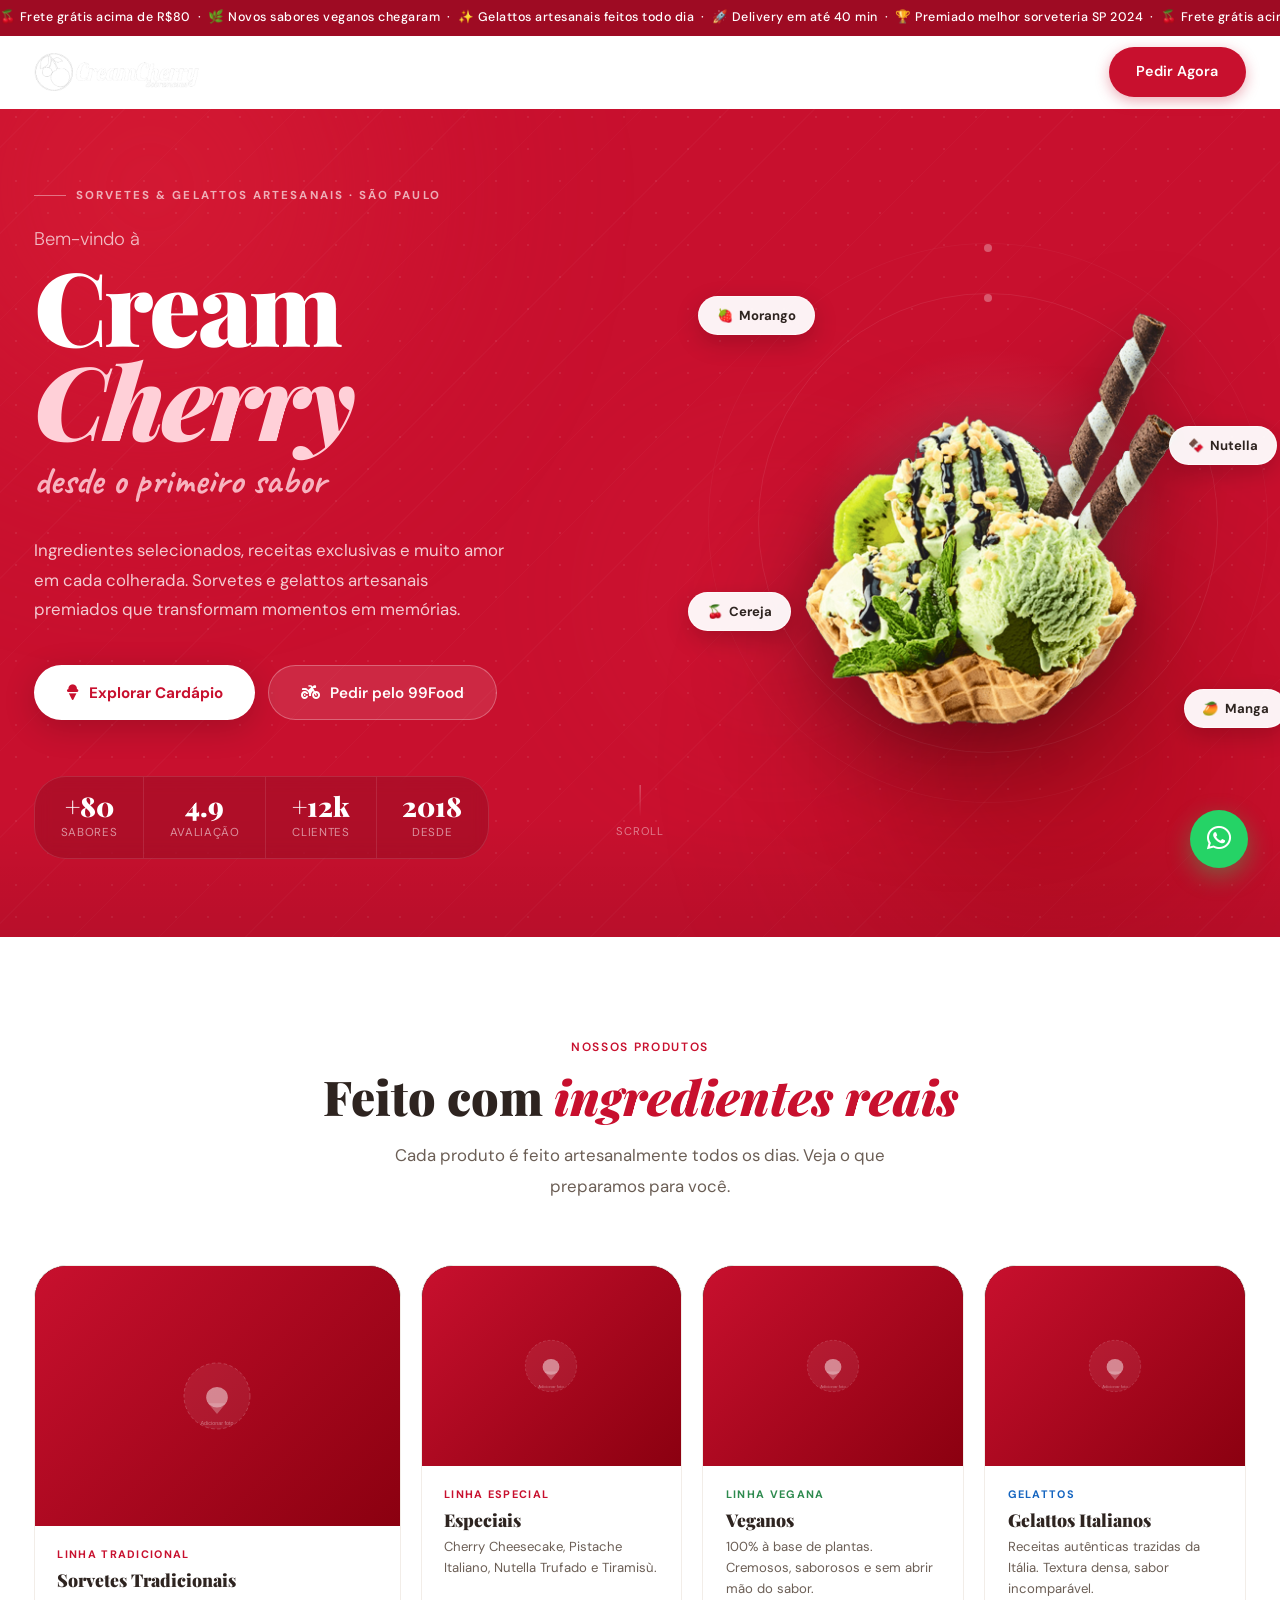
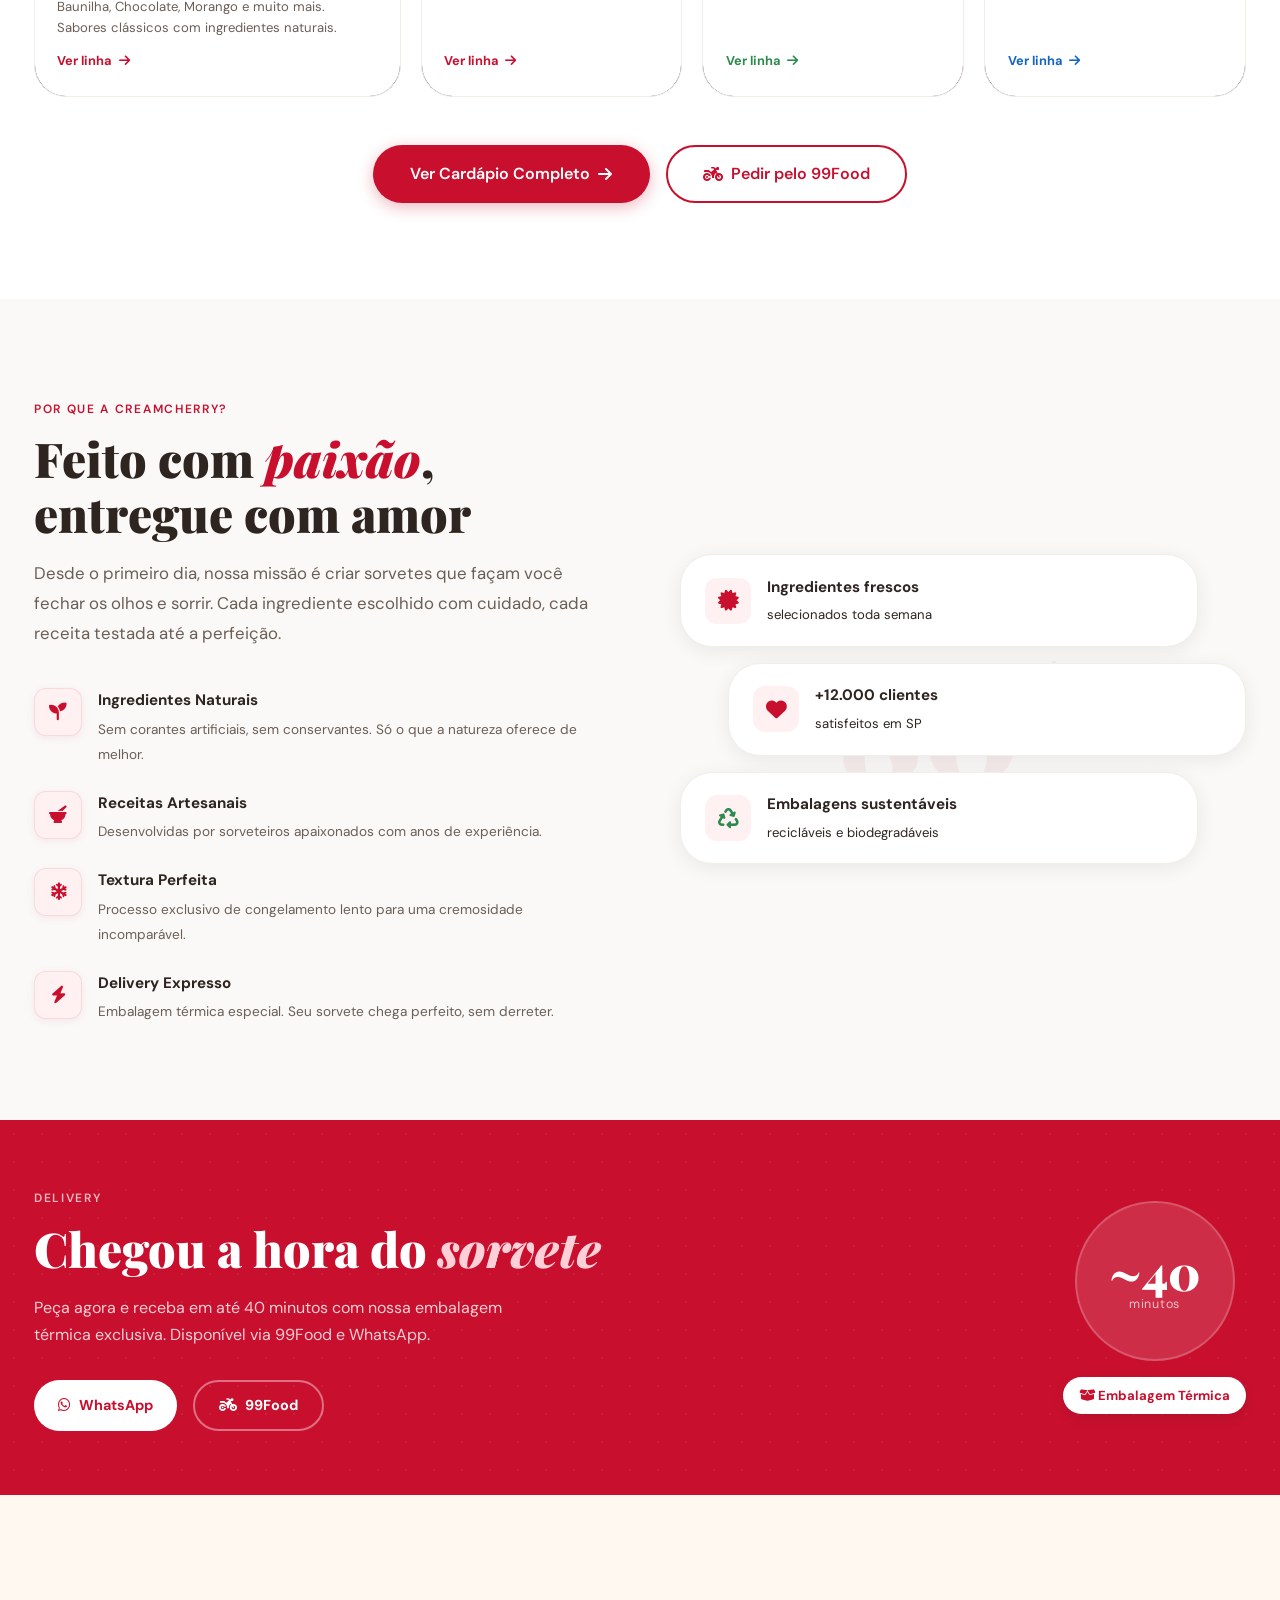
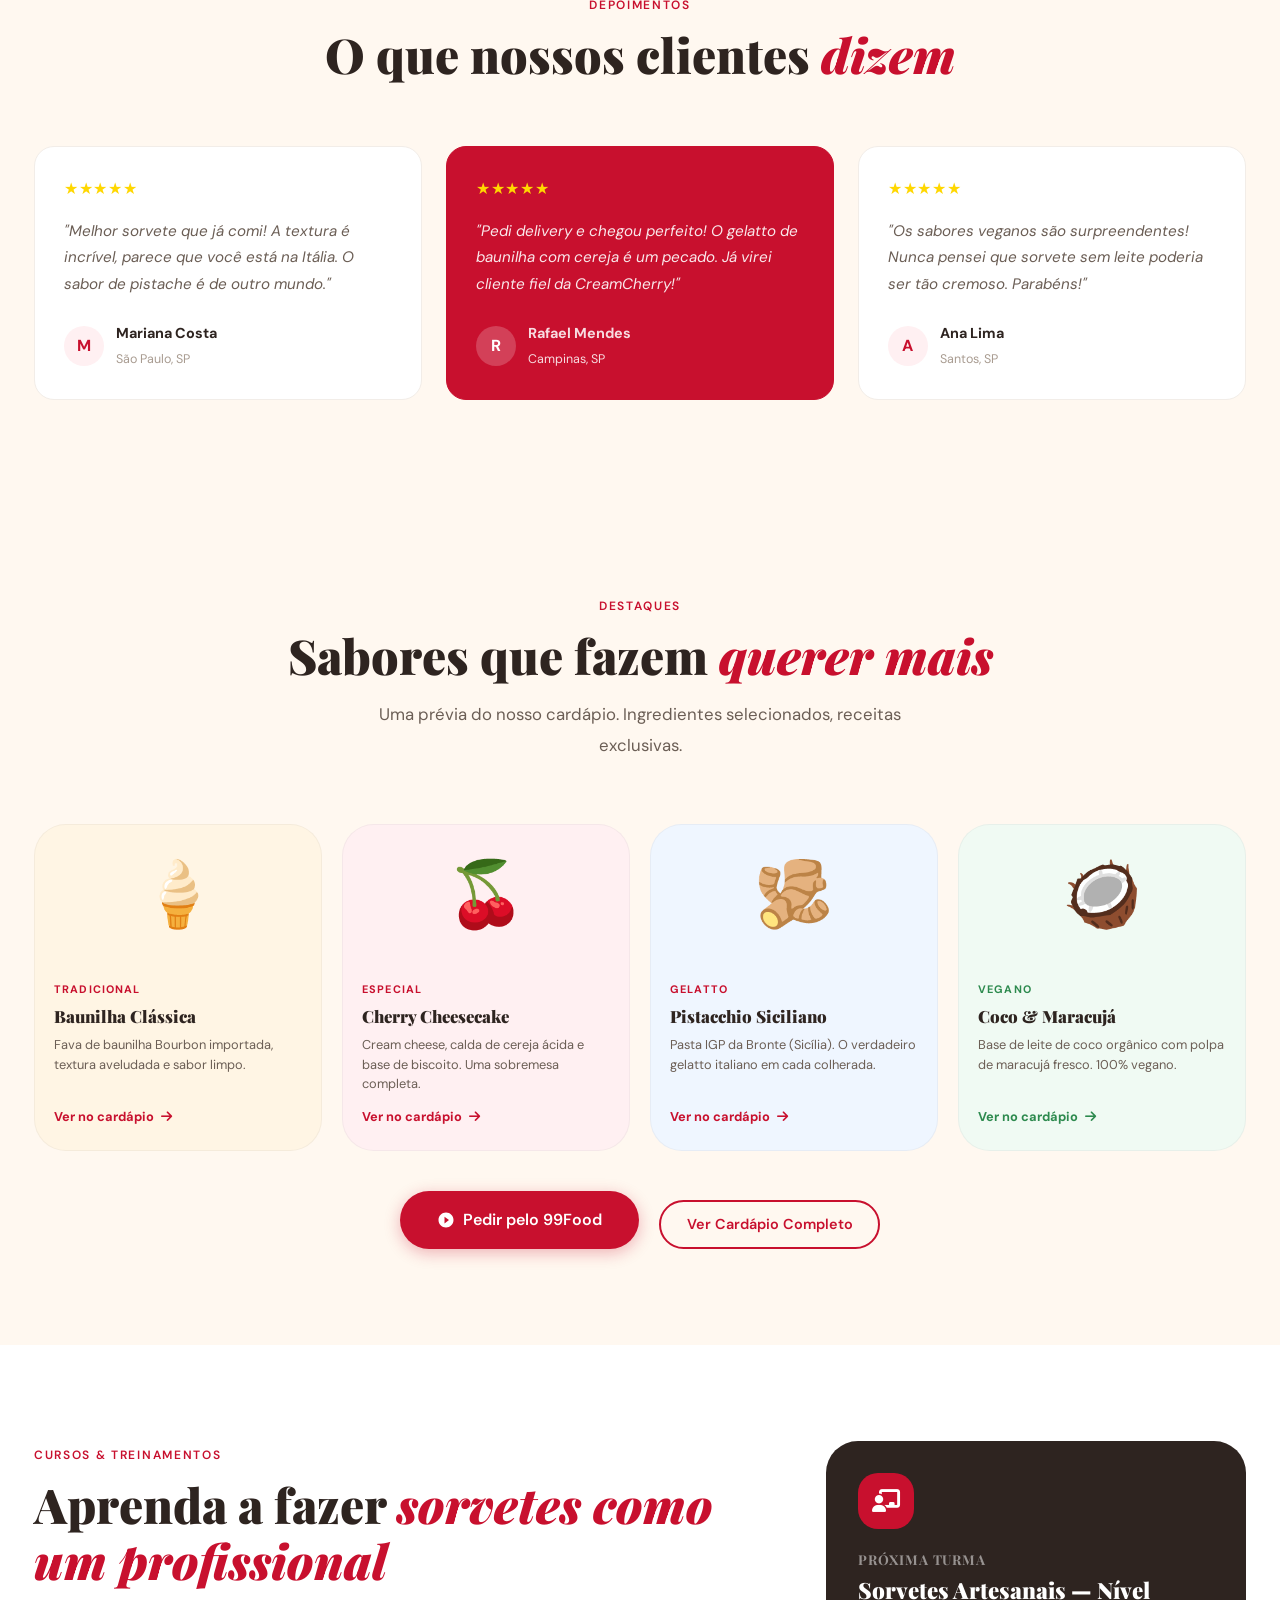
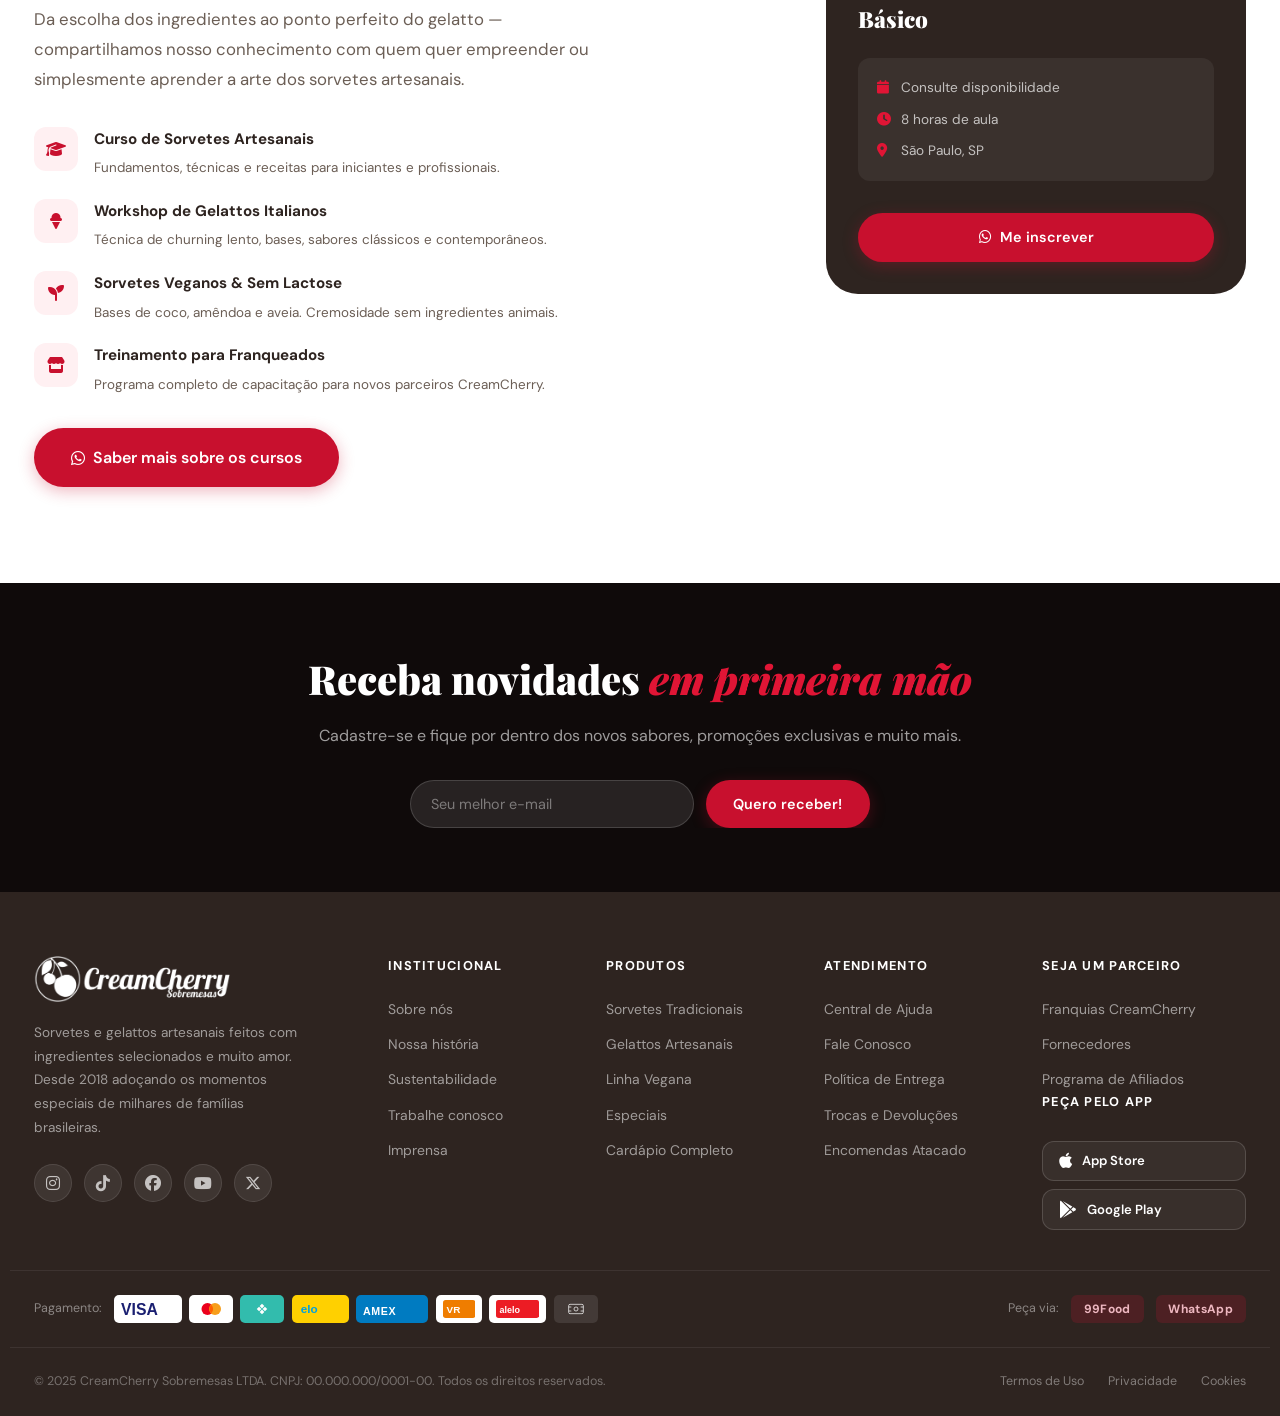
==== index.html @ 96bde7e8 "primeiro commit" ====
<!DOCTYPE html>
<html lang="pt-BR">
<head>
  <meta charset="UTF-8">
  <meta name="viewport" content="width=device-width, initial-scale=1.0">
  <title>CreamCherry — Sorvetes & Gelattos Premium</title>
  <meta name="description" content="CreamCherry: sorvetes artesanais e gelattos premium. Ingredientes selecionados, sabores irresistíveis. Peça agora!">
  <link rel="preconnect" href="https://fonts.googleapis.com">
  <link rel="preconnect" href="https://fonts.gstatic.com" crossorigin>
  <link href="https://fonts.googleapis.com/css2?family=Playfair+Display:ital,wght@0,700;0,900;1,700&family=DM+Sans:wght@300;400;500;600&family=Caveat:wght@700&display=swap" rel="stylesheet">
  <link rel="stylesheet" href="https://cdnjs.cloudflare.com/ajax/libs/font-awesome/6.5.0/css/all.min.css">
  <link rel="stylesheet" href="css/variables.css">
  <link rel="stylesheet" href="css/reset.css">
  <link rel="stylesheet" href="css/header.css">
  <link rel="stylesheet" href="css/hero.css">
  <link rel="stylesheet" href="css/sections.css">
  <link rel="stylesheet" href="css/footer.css">
  <link rel="stylesheet" href="css/animations.css">
  <!-- ═══ FAVICON ═══ -->
  <link rel="icon"             type="image/x-icon"    href="images/favicon.ico">
  <link rel="icon"             type="image/png" sizes="32x32"  href="images/favicon-32.png">
  <link rel="icon"             type="image/png" sizes="16x16"  href="images/favicon-16.png">
  <link rel="apple-touch-icon" sizes="180x180"                 href="images/favicon-180.png">
  <meta name="theme-color" content="#C8102E">
</head>
<body>

  <div class="announcement-bar">
    <div class="announcement-track">
      <span>🍒 Frete grátis acima de R$80 &nbsp;·&nbsp; 🌿 Novos sabores veganos chegaram &nbsp;·&nbsp; ✨ Gelattos artesanais feitos todo dia &nbsp;·&nbsp; 🚀 Delivery em até 40 min &nbsp;·&nbsp; 🏆 Premiado melhor sorveteria SP 2024 &nbsp;·&nbsp; 🍒 Frete grátis acima de R$80 &nbsp;·&nbsp; 🌿 Novos sabores veganos chegaram &nbsp;·&nbsp; ✨ Gelattos artesanais feitos todo dia &nbsp;·&nbsp; 🚀 Delivery em até 40 min &nbsp;·&nbsp; 🏆 Premiado melhor sorveteria SP 2024</span>
    </div>
  </div>

  <header class="header" id="header">
    <div class="header__inner">
      <a href="index.html" class="header__logo">
        <img src="images/logos/logo-branco-transparent.png"  alt="CreamCherry Sobremesas" class="logo-white">
        <img src="images/logos/logo-original-transparent.png" alt="CreamCherry Sobremesas" class="logo-color">
      </a>
      <nav class="header__nav">
        <a href="index.html"              class="nav__link active">Home</a>
        <a href="pages/sobre.html"        class="nav__link">Sobre nós</a>
        <a href="pages/cardapio.html"     class="nav__link">Cardápio</a>
        <a href="pages/atacado.html"      class="nav__link">Atacado</a>
        <a href="pages/franquias.html"    class="nav__link">Franquias</a>
        <a href="pages/suporte.html"      class="nav__link">Suporte</a>
      </nav>
      <div class="header__actions">
        <a href="pages/cardapio.html" class="btn btn--outline">Ver Cardápio</a>
        <a href="#delivery"           class="btn btn--red">Pedir Agora</a>
      </div>
      <button class="hamburger" id="hamburger" aria-label="Abrir menu">
        <span></span><span></span><span></span>
      </button>
    </div>

    
  </header>

  <!-- Mobile menu — OUTSIDE header to avoid stacking context trap -->
  <div class="mobile-menu" id="mobileMenu">
      <button class="mobile-menu__close" id="mobileClose"><i class="fa-solid fa-xmark"></i></button>
      <div class="mobile-menu__logo">
        <img src="images/logos/logo-original-transparent.png" alt="CreamCherry">
      </div>
      <nav class="mobile-menu__nav">
        <a href="index.html"><i class="fa-solid fa-house"></i> Home</a>
        <a href="pages/sobre.html"><i class="fa-solid fa-circle-info"></i> Sobre nós</a>
        <a href="pages/cardapio.html"><i class="fa-solid fa-ice-cream"></i> Cardápio</a>
        <a href="pages/atacado.html"><i class="fa-solid fa-box-open"></i> Atacado</a>
        <a href="pages/franquias.html"><i class="fa-solid fa-handshake"></i> Franquias</a>
        <a href="pages/suporte.html"><i class="fa-solid fa-headset"></i> Suporte</a>
      </nav>
      <a href="#delivery" class="btn btn--red btn--lg" style="margin-top:2rem;width:100%;justify-content:center;">Pedir Agora</a>
      <div class="mobile-menu__social">
        <a href="#" aria-label="Instagram"><i class="fa-brands fa-instagram"></i></a>
        <a href="#" aria-label="TikTok"><i class="fa-brands fa-tiktok"></i></a>
        <a href="#" aria-label="Facebook"><i class="fa-brands fa-facebook"></i></a>
        <a href="#" aria-label="YouTube"><i class="fa-brands fa-youtube"></i></a>
      </div>
    </div>

  <main>

    <!-- HERO — Premium Brand Statement -->
    <section class="hero" id="hero">

      <!-- Layered background -->
      <div class="hero__bg">
        <div class="hero__blob hero__blob--1"></div>
        <div class="hero__blob hero__blob--2"></div>
        <div class="hero__blob hero__blob--3"></div>
        <div class="hero__dots"></div>
        <div class="hero__lines"></div>
      </div>

      <div class="hero__container">

        <!-- LEFT: Brand statement -->
        <div class="hero__content">

          <div class="hero__eyebrow">
            <span class="hero__eyebrow-line"></span>
            Sorvetes & Gelattos Artesanais · São Paulo
          </div>

          <div class="hero__headline">
            <span class="hero__headline-pre">Bem-vindo à</span>
            <span class="hero__headline-main">Cream <em>Cherry</em></span>
            <span class="hero__headline-sub">desde o primeiro sabor</span>
          </div>

          <p class="hero__desc">
            Ingredientes selecionados, receitas exclusivas e muito amor em cada colherada.
            Sorvetes e gelattos artesanais premiados que transformam momentos em memórias.
          </p>

          <div class="hero__cta">
            <a href="pages/cardapio.html" class="hero-btn-primary">
              <i class="fa-solid fa-ice-cream"></i>
              Explorar Cardápio
            </a>
            <a href="https://oia.99app.com/dlp9/VkoEdY" target="_blank" rel="noopener" class="hero-btn-secondary">
              <i class="fa-solid fa-motorcycle"></i>
              Pedir pelo 99Food
            </a>
          </div>

          <!-- Stats pill bar -->
          <div class="hero__stats">
            <div class="hero-stat">
              <span class="hero-stat__value">+80</span>
              <span class="hero-stat__label">Sabores</span>
            </div>
            <div class="hero-stat">
              <span class="hero-stat__value">4.9</span>
              <span class="hero-stat__label">Avaliação</span>
            </div>
            <div class="hero-stat">
              <span class="hero-stat__value">+12k</span>
              <span class="hero-stat__label">Clientes</span>
            </div>
            <div class="hero-stat">
              <span class="hero-stat__value">2018</span>
              <span class="hero-stat__label">Desde</span>
            </div>
          </div>

        </div><!-- /content -->

        <!-- RIGHT: Product visual -->
        <div class="hero__visual">
          <div class="hero__product">

            <!-- Decorative rings -->
            <div class="hero__ring"></div>
            <div class="hero__ring hero__ring--2"></div>

            <!-- Glow -->
            <div class="hero__glow"></div>

            <!-- Sorvete real — Sorvete_Home.png com fundo removido -->
            <img
              src="images/produtos/sorvete-hero.png"
              alt="Sorvete artesanal CreamCherry — taça de casquinha com pistache, kiwi e calda"
              class="hero__icecream"
              draggable="false"
            >
          </div><!-- /product -->

          <!-- Floating flavour tags -->
          <div class="float-tag float-tag--1"><span>🍓</span> Morango</div>
          <div class="float-tag float-tag--2"><span>🍫</span> Nutella</div>
          <div class="float-tag float-tag--3"><span>🍒</span> Cereja</div>
          <div class="float-tag float-tag--4"><span>🥭</span> Manga</div>

        </div><!-- /visual -->

      </div><!-- /container -->

      <!-- Scroll indicator -->
      <div class="hero__scroll" aria-hidden="true">
        <div class="hero__scroll-line"></div>
        <span>scroll</span>
      </div>

      <!-- Wave removed — clean edge -->

    </section><!-- /hero -->

    <!-- PRODUTOS REAIS — Fotos dos produtos + categoria -->
    <section class="section-pad products-real-section" id="categorias">
      <div class="container">

        <div class="section-header reveal">
          <span class="eyebrow">Nossos Produtos</span>
          <h2 class="section-title">Feito com <em>ingredientes reais</em></h2>
          <p class="section-desc">Cada produto é feito artesanalmente todos os dias. Veja o que preparamos para você.</p>
        </div>

        <!-- Product photo grid — 4 featured products with real photos -->
        <div class="prod-real-grid">

          <a href="pages/cardapio.html?cat=tradicionais" class="prod-real-card prod-real-card--large reveal reveal-delay-1">
            <div class="prod-real-img">
              <!--
                FOTO REAL AQUI:
                Substitua o src pelo caminho da imagem:
                <img src="images/produtos/sorvete-baunilha.jpg" alt="Baunilha Clássica" loading="lazy">
              -->
              <div class="prod-real-placeholder">
                <svg viewBox="0 0 120 120" fill="none" width="72">
                  <circle cx="60" cy="60" r="55" fill="rgba(255,255,255,0.1)" stroke="rgba(255,255,255,0.3)" stroke-width="1.5" stroke-dasharray="6 4"/>
                  <path d="M45 72 L60 90 L75 72 Z" fill="rgba(255,255,255,0.4)"/>
                  <ellipse cx="60" cy="62" rx="18" ry="17" fill="white" opacity="0.7"/>
                  <text x="60" y="108" font-family="sans-serif" font-size="9" fill="rgba(255,255,255,0.6)" text-anchor="middle">Adicionar foto</text>
                </svg>
              </div>
            </div>
            <div class="prod-real-body">
              <span class="prod-real-cat">Linha Tradicional</span>
              <h3>Sorvetes Tradicionais</h3>
              <p>Baunilha, Chocolate, Morango e muito mais. Sabores clássicos com ingredientes naturais.</p>
              <span class="prod-real-cta">Ver linha <i class="fa-solid fa-arrow-right"></i></span>
            </div>
          </a>

          <a href="pages/cardapio.html?cat=especiais" class="prod-real-card reveal reveal-delay-2">
            <div class="prod-real-img">
              <!--
                FOTO REAL AQUI:
                <img src="images/produtos/cherry-cheesecake.jpg" alt="Cherry Cheesecake" loading="lazy">
              -->
              <div class="prod-real-placeholder">
                <svg viewBox="0 0 120 120" fill="none" width="56">
                  <circle cx="60" cy="60" r="55" fill="rgba(255,255,255,0.1)" stroke="rgba(255,255,255,0.3)" stroke-width="1.5" stroke-dasharray="6 4"/>
                  <path d="M45 72 L60 90 L75 72 Z" fill="rgba(255,255,255,0.4)"/>
                  <ellipse cx="60" cy="62" rx="18" ry="17" fill="white" opacity="0.7"/>
                  <text x="60" y="108" font-family="sans-serif" font-size="9" fill="rgba(255,255,255,0.6)" text-anchor="middle">Adicionar foto</text>
                </svg>
              </div>
            </div>
            <div class="prod-real-body">
              <span class="prod-real-cat">Linha Especial</span>
              <h3>Especiais</h3>
              <p>Cherry Cheesecake, Pistache Italiano, Nutella Trufado e Tiramisù.</p>
              <span class="prod-real-cta">Ver linha <i class="fa-solid fa-arrow-right"></i></span>
            </div>
          </a>

          <a href="pages/cardapio.html?cat=veganos" class="prod-real-card reveal reveal-delay-3">
            <div class="prod-real-img" style="--card-accent:#2D8A4E">
              <!--
                FOTO REAL AQUI:
                <img src="images/produtos/linha-vegana.jpg" alt="Linha Vegana" loading="lazy">
              -->
              <div class="prod-real-placeholder">
                <svg viewBox="0 0 120 120" fill="none" width="56">
                  <circle cx="60" cy="60" r="55" fill="rgba(255,255,255,0.1)" stroke="rgba(255,255,255,0.3)" stroke-width="1.5" stroke-dasharray="6 4"/>
                  <path d="M45 72 L60 90 L75 72 Z" fill="rgba(255,255,255,0.4)"/>
                  <ellipse cx="60" cy="62" rx="18" ry="17" fill="white" opacity="0.7"/>
                  <text x="60" y="108" font-family="sans-serif" font-size="9" fill="rgba(255,255,255,0.6)" text-anchor="middle">Adicionar foto</text>
                </svg>
              </div>
            </div>
            <div class="prod-real-body">
              <span class="prod-real-cat" style="color:#2D8A4E">Linha Vegana</span>
              <h3>Veganos</h3>
              <p>100% à base de plantas. Cremosos, saborosos e sem abrir mão do sabor.</p>
              <span class="prod-real-cta" style="color:#2D8A4E">Ver linha <i class="fa-solid fa-arrow-right"></i></span>
            </div>
          </a>

          <a href="pages/cardapio.html?cat=gelattos" class="prod-real-card reveal reveal-delay-4">
            <div class="prod-real-img" style="--card-accent:#1565C0">
              <!--
                FOTO REAL AQUI:
                <img src="images/produtos/gelatto-pistacchio.jpg" alt="Gelatto Pistacchio" loading="lazy">
              -->
              <div class="prod-real-placeholder">
                <svg viewBox="0 0 120 120" fill="none" width="56">
                  <circle cx="60" cy="60" r="55" fill="rgba(255,255,255,0.1)" stroke="rgba(255,255,255,0.3)" stroke-width="1.5" stroke-dasharray="6 4"/>
                  <path d="M45 72 L60 90 L75 72 Z" fill="rgba(255,255,255,0.4)"/>
                  <ellipse cx="60" cy="62" rx="18" ry="17" fill="white" opacity="0.7"/>
                  <text x="60" y="108" font-family="sans-serif" font-size="9" fill="rgba(255,255,255,0.6)" text-anchor="middle">Adicionar foto</text>
                </svg>
              </div>
            </div>
            <div class="prod-real-body">
              <span class="prod-real-cat" style="color:#1565C0">Gelattos</span>
              <h3>Gelattos Italianos</h3>
              <p>Receitas autênticas trazidas da Itália. Textura densa, sabor incomparável.</p>
              <span class="prod-real-cta" style="color:#1565C0">Ver linha <i class="fa-solid fa-arrow-right"></i></span>
            </div>
          </a>

        </div>

        <div class="reveal" style="text-align:center;margin-top:3rem;display:flex;gap:1rem;justify-content:center;flex-wrap:wrap">
          <a href="pages/cardapio.html" class="btn btn--red btn--lg">
            Ver Cardápio Completo <i class="fa-solid fa-arrow-right"></i>
          </a>
          <a href="https://oia.99app.com/dlp9/VkoEdY" target="_blank" rel="noopener" class="btn btn--outline btn--lg">
            <i class="fa-solid fa-motorcycle"></i> Pedir pelo 99Food
          </a>
        </div>

      </div>
    </section>

    <!-- DIFERENCIAIS -->
    <section class="diferenciais section-pad" id="diferenciais" style="background:var(--gray-50)">
      <div class="container">
        <div class="diferenciais__split">
          <div class="diferenciais__content reveal-left">
            <span class="eyebrow">Por que a CreamCherry?</span>
            <h2 class="section-title">Feito com <em>paixão</em>,<br>entregue com amor</h2>
            <p class="section-desc" style="margin-bottom:2.5rem">Desde o primeiro dia, nossa missão é criar sorvetes que façam você fechar os olhos e sorrir. Cada ingrediente escolhido com cuidado, cada receita testada até a perfeição.</p>
            <div class="diferencial-list">
              <div class="diferencial-item">
                <div class="diferencial-icon"><i class="fa-solid fa-seedling"></i></div>
                <div>
                  <strong>Ingredientes Naturais</strong>
                  <span>Sem corantes artificiais, sem conservantes. Só o que a natureza oferece de melhor.</span>
                </div>
              </div>
              <div class="diferencial-item">
                <div class="diferencial-icon"><i class="fa-solid fa-mortar-pestle"></i></div>
                <div>
                  <strong>Receitas Artesanais</strong>
                  <span>Desenvolvidas por sorveteiros apaixonados com anos de experiência.</span>
                </div>
              </div>
              <div class="diferencial-item">
                <div class="diferencial-icon"><i class="fa-solid fa-snowflake"></i></div>
                <div>
                  <strong>Textura Perfeita</strong>
                  <span>Processo exclusivo de congelamento lento para uma cremosidade incomparável.</span>
                </div>
              </div>
              <div class="diferencial-item">
                <div class="diferencial-icon"><i class="fa-solid fa-bolt"></i></div>
                <div>
                  <strong>Delivery Expresso</strong>
                  <span>Embalagem térmica especial. Seu sorvete chega perfeito, sem derreter.</span>
                </div>
              </div>
            </div>
          </div>

          <div class="diferenciais__visual reveal-right">
            <div class="visual-card visual-card--main">
              <div class="vc-emoji"><i class="fa-solid fa-certificate" style="color:var(--red)"></i></div>
              <div class="vc-text">
                <strong>Ingredientes frescos</strong>
                <span>selecionados toda semana</span>
              </div>
            </div>
            <div class="visual-card visual-card--secondary">
              <div class="vc-emoji"><i class="fa-solid fa-heart" style="color:#C8102E"></i></div>
              <div class="vc-text">
                <strong>+12.000 clientes</strong>
                <span>satisfeitos em SP</span>
              </div>
            </div>
            <div class="visual-card visual-card--tertiary">
              <div class="vc-emoji"><i class="fa-solid fa-recycle" style="color:#2D8A4E"></i></div>
              <div class="vc-text">
                <strong>Embalagens sustentáveis</strong>
                <span>recicláveis e biodegradáveis</span>
              </div>
            </div>
            <div class="big-number">80<sup>+</sup></div>
            <div class="big-number-label">sabores únicos</div>
          </div>
        </div>
      </div>
    </section>

    <!-- DELIVERY BANNER -->
    <section class="delivery-banner" id="delivery">
      <div class="delivery-banner__inner">
        <div class="delivery-banner__content reveal">
          <span class="eyebrow" style="color:rgba(255,255,255,0.7)">Delivery</span>
          <h2>Chegou a hora do <em>sorvete</em></h2>
          <p>Peça agora e receba em até 40 minutos com nossa embalagem térmica exclusiva. Disponível via 99Food e WhatsApp.</p>
          <div class="delivery-apps">
            <a href="https://wa.me/5511989582586?text=Ol%C3%A1%2C%20CreamCherry!%20Gostaria%20de%20fazer%20um%20pedido.%20Podem%20me%20ajudar%3F" target="_blank" class="delivery-app-btn">
              <i class="fa-brands fa-whatsapp"></i> WhatsApp
            </a>
            <a href="https://oia.99app.com/dlp9/VkoEdY" target="_blank" class="delivery-app-btn delivery-app-btn--outline">
              <i class="fa-solid fa-motorcycle"></i> 99Food
            </a>
          </div>
        </div>
        <div class="delivery-banner__visual">
          <div class="delivery-circle">
            <div class="delivery-time">
              <strong>~40</strong>
              <span>minutos</span>
            </div>
          </div>
          <div class="delivery-float"><i class="fa-solid fa-box-open"></i> Embalagem Térmica</div>
        </div>
      </div>
    </section>

    <!-- DEPOIMENTOS -->
    <section class="depoimentos section-pad">
      <div class="container">
        <div class="section-header reveal">
          <span class="eyebrow">Depoimentos</span>
          <h2 class="section-title">O que nossos clientes <em>dizem</em></h2>
        </div>
        <div class="depoimentos-grid">
          <div class="depoimento-card reveal reveal-delay-1">
            <div class="stars">★★★★★</div>
            <p>"Melhor sorvete que já comi! A textura é incrível, parece que você está na Itália. O sabor de pistache é de outro mundo."</p>
            <div class="depoimento-author">
              <div class="author-avatar">M</div>
              <div><strong>Mariana Costa</strong><span>São Paulo, SP</span></div>
            </div>
          </div>
          <div class="depoimento-card depoimento-card--featured reveal reveal-delay-2">
            <div class="stars">★★★★★</div>
            <p>"Pedi delivery e chegou perfeito! O gelatto de baunilha com cereja é um pecado. Já virei cliente fiel da CreamCherry!"</p>
            <div class="depoimento-author">
              <div class="author-avatar">R</div>
              <div><strong>Rafael Mendes</strong><span>Campinas, SP</span></div>
            </div>
          </div>
          <div class="depoimento-card reveal reveal-delay-3">
            <div class="stars">★★★★★</div>
            <p>"Os sabores veganos são surpreendentes! Nunca pensei que sorvete sem leite poderia ser tão cremoso. Parabéns!"</p>
            <div class="depoimento-author">
              <div class="author-avatar">A</div>
              <div><strong>Ana Lima</strong><span>Santos, SP</span></div>
            </div>
          </div>
        </div>
      </div>
    </section>


    <!-- FEATURED FLAVORS PREVIEW -->
    <section class="section-pad" style="background:var(--cream)">
      <div class="container">
        <div class="section-header reveal">
          <span class="eyebrow">Destaques</span>
          <h2 class="section-title">Sabores que fazem <em>querer mais</em></h2>
          <p class="section-desc">Uma prévia do nosso cardápio. Ingredientes selecionados, receitas exclusivas.</p>
        </div>
        <div class="flavors-showcase">
          <a href="pages/cardapio.html" class="flavor-showcase-card reveal reveal-delay-1" style="--card-bg:#FFF5E4">
            <div class="fsc-img">🍦</div>
            <div class="fsc-body">
              <span class="fsc-cat">Tradicional</span>
              <strong>Baunilha Clássica</strong>
              <p>Fava de baunilha Bourbon importada, textura aveludada e sabor limpo.</p>
              <span class="fsc-cta">Ver no cardápio <i class="fa-solid fa-arrow-right"></i></span>
            </div>
          </a>
          <a href="pages/cardapio.html?cat=especiais" class="flavor-showcase-card reveal reveal-delay-2" style="--card-bg:#FFF0F2">
            <div class="fsc-img">🍒</div>
            <div class="fsc-body">
              <span class="fsc-cat">Especial</span>
              <strong>Cherry Cheesecake</strong>
              <p>Cream cheese, calda de cereja ácida e base de biscoito. Uma sobremesa completa.</p>
              <span class="fsc-cta">Ver no cardápio <i class="fa-solid fa-arrow-right"></i></span>
            </div>
          </a>
          <a href="pages/cardapio.html?cat=gelattos" class="flavor-showcase-card reveal reveal-delay-3" style="--card-bg:#EFF6FF">
            <div class="fsc-img">🫚</div>
            <div class="fsc-body">
              <span class="fsc-cat">Gelatto</span>
              <strong>Pistacchio Siciliano</strong>
              <p>Pasta IGP da Bronte (Sicília). O verdadeiro gelatto italiano em cada colherada.</p>
              <span class="fsc-cta">Ver no cardápio <i class="fa-solid fa-arrow-right"></i></span>
            </div>
          </a>
          <a href="pages/cardapio.html?cat=veganos" class="flavor-showcase-card reveal reveal-delay-4" style="--card-bg:#F0FAF3">
            <div class="fsc-img">🥥</div>
            <div class="fsc-body">
              <span class="fsc-cat" style="color:#2D8A4E">Vegano</span>
              <strong>Coco & Maracujá</strong>
              <p>Base de leite de coco orgânico com polpa de maracujá fresco. 100% vegano.</p>
              <span class="fsc-cta" style="color:#2D8A4E">Ver no cardápio <i class="fa-solid fa-arrow-right"></i></span>
            </div>
          </a>
        </div>
        <div style="text-align:center;margin-top:2.5rem" class="reveal">
          <a href="https://oia.99app.com/dlp9/VkoEdY" target="_blank" class="btn btn--red btn--lg">
            <svg width="18" height="18" viewBox="0 0 24 24" fill="white"><path d="M12 2C6.48 2 2 6.48 2 12s4.48 10 10 10 10-4.48 10-10S17.52 2 12 2zm-2 14.5v-9l6 4.5-6 4.5z"/></svg>
            Pedir pelo 99Food
          </a>
          <a href="pages/cardapio.html" class="btn btn--outline" style="margin-left:1rem">
            Ver Cardápio Completo
          </a>
        </div>
      </div>
    </section>

    <!-- CURSOS & TREINAMENTOS -->
    <section class="section-pad cursos-section">
      <div class="container">
        <div class="cursos-split reveal">
          <div class="cursos-content">
            <span class="eyebrow">Cursos & Treinamentos</span>
            <h2 class="section-title">Aprenda a fazer <em>sorvetes como um profissional</em></h2>
            <p class="section-desc" style="margin-bottom:2rem">Da escolha dos ingredientes ao ponto perfeito do gelatto — compartilhamos nosso conhecimento com quem quer empreender ou simplesmente aprender a arte dos sorvetes artesanais.</p>
            <div class="cursos-list">
              <div class="curso-item">
                <div class="curso-icon"><i class="fa-solid fa-graduation-cap"></i></div>
                <div>
                  <strong>Curso de Sorvetes Artesanais</strong>
                  <span>Fundamentos, técnicas e receitas para iniciantes e profissionais.</span>
                </div>
              </div>
              <div class="curso-item">
                <div class="curso-icon"><i class="fa-solid fa-ice-cream"></i></div>
                <div>
                  <strong>Workshop de Gelattos Italianos</strong>
                  <span>Técnica de churning lento, bases, sabores clássicos e contemporâneos.</span>
                </div>
              </div>
              <div class="curso-item">
                <div class="curso-icon"><i class="fa-solid fa-seedling"></i></div>
                <div>
                  <strong>Sorvetes Veganos & Sem Lactose</strong>
                  <span>Bases de coco, amêndoa e aveia. Cremosidade sem ingredientes animais.</span>
                </div>
              </div>
              <div class="curso-item">
                <div class="curso-icon"><i class="fa-solid fa-store"></i></div>
                <div>
                  <strong>Treinamento para Franqueados</strong>
                  <span>Programa completo de capacitação para novos parceiros CreamCherry.</span>
                </div>
              </div>
            </div>
            <div style="margin-top:2rem;display:flex;gap:1rem;flex-wrap:wrap">
              <a href="https://wa.me/5511989582586?text=Ol%C3%A1!%20Tenho%20interesse%20nos%20cursos%20de%20sorvetes%20da%20CreamCherry!" target="_blank" class="btn btn--red btn--lg">
                <i class="fa-brands fa-whatsapp"></i> Saber mais sobre os cursos
              </a>
            </div>
          </div>
          <div class="cursos-visual reveal-right">
            <div class="curso-card-big">
              <div class="ccb-icon"><i class="fa-solid fa-chalkboard-user"></i></div>
              <h4>Próxima turma</h4>
              <p>Sorvetes Artesanais — Nível Básico</p>
              <div class="ccb-meta">
                <span><i class="fa-solid fa-calendar"></i> Consulte disponibilidade</span>
                <span><i class="fa-solid fa-clock"></i> 8 horas de aula</span>
                <span><i class="fa-solid fa-location-dot"></i> São Paulo, SP</span>
              </div>
              <a href="https://wa.me/5511989582586?text=Quero%20me%20inscrever%20no%20curso%20de%20sorvetes!" target="_blank" class="btn btn--red" style="margin-top:1.5rem;width:100%;justify-content:center">
                <i class="fa-brands fa-whatsapp"></i> Me inscrever
              </a>
            </div>
          </div>
        </div>
      </div>
    </section>

    <!-- NEWSLETTER -->
    <section class="newsletter">
      <div class="newsletter__inner">
        <div class="newsletter__content reveal">
          <h2>Receba novidades <em>em primeira mão</em></h2>
          <p>Cadastre-se e fique por dentro dos novos sabores, promoções exclusivas e muito mais.</p>
          <div class="newsletter-form">
            <input type="email" id="newsletterEmail" placeholder="Seu melhor e-mail" autocomplete="email">
            <button class="btn btn--red" onclick="subscribeNewsletter()">Quero receber!</button>
          </div>
        </div>
      </div>
    </section>

  </main>

  <footer class="footer">
    <div class="footer__top">
      <div class="footer__brand">
        <div class="footer__logo">
          <img src="images/logos/logo-branco-transparent.png" alt="CreamCherry Sobremesas" style="height:46px;width:auto;">
        </div>
        <p>Sorvetes e gelattos artesanais feitos com ingredientes selecionados e muito amor. Desde 2018 adoçando os momentos especiais de milhares de famílias brasileiras.</p>
        <div class="footer__social">
          <a href="#" aria-label="Instagram"><i class="fa-brands fa-instagram"></i></a>
          <a href="#" aria-label="TikTok"><i class="fa-brands fa-tiktok"></i></a>
          <a href="#" aria-label="Facebook"><i class="fa-brands fa-facebook"></i></a>
          <a href="#" aria-label="YouTube"><i class="fa-brands fa-youtube"></i></a>
          <a href="#" aria-label="Twitter/X"><i class="fa-brands fa-x-twitter"></i></a>
        </div>
      </div>
      <div class="footer__col">
        <h4>Institucional</h4>
        <ul>
          <li><a href="pages/sobre.html">Sobre nós</a></li>
          <li><a href="pages/sobre.html#historia">Nossa história</a></li>
          <li><a href="pages/sobre.html#sustentabilidade">Sustentabilidade</a></li>
          <li><a href="#">Trabalhe conosco</a></li>
          <li><a href="#">Imprensa</a></li>
        </ul>
      </div>
      <div class="footer__col">
        <h4>Produtos</h4>
        <ul>
          <li><a href="pages/cardapio.html?cat=tradicionais">Sorvetes Tradicionais</a></li>
          <li><a href="pages/cardapio.html?cat=gelattos">Gelattos Artesanais</a></li>
          <li><a href="pages/cardapio.html?cat=veganos">Linha Vegana</a></li>
          <li><a href="pages/cardapio.html?cat=especiais">Especiais</a></li>
          <li><a href="pages/cardapio.html">Cardápio Completo</a></li>
        </ul>
      </div>
      <div class="footer__col">
        <h4>Atendimento</h4>
        <ul>
          <li><a href="pages/suporte.html">Central de Ajuda</a></li>
          <li><a href="pages/suporte.html">Fale Conosco</a></li>
          <li><a href="#">Política de Entrega</a></li>
          <li><a href="#">Trocas e Devoluções</a></li>
          <li><a href="pages/atacado.html">Encomendas Atacado</a></li>
        </ul>
      </div>
      <div class="footer__col">
        <h4>Seja um Parceiro</h4>
        <ul>
          <li><a href="pages/franquias.html">Franquias CreamCherry</a></li>
          <li><a href="#">Fornecedores</a></li>
          <li><a href="#">Programa de Afiliados</a></li>
        </ul>
        <div class="footer__apps">
          <h4>Peça pelo app</h4>
          <a href="#" class="app-badge"><i class="fa-brands fa-apple"></i> App Store</a>
          <a href="#" class="app-badge"><i class="fa-brands fa-google-play"></i> Google Play</a>
        </div>
      </div>
    </div>
    <div class="footer__mid">
      <div class="footer__payment">
        <span>Pagamento:</span>
        <div class="payment-icons">
          <!-- Visa -->
          <div class="payment-badge" title="Visa">
            <svg viewBox="0 0 48 16" xmlns="http://www.w3.org/2000/svg">
              <text x="0" y="13" font-family="Arial" font-weight="900" font-size="14" fill="#1A1F71">VISA</text>
            </svg>
          </div>
          <!-- Mastercard -->
          <div class="payment-badge" title="Mastercard" style="gap:3px;display:flex;align-items:center;padding:3px 5px">
            <svg viewBox="0 0 38 24" width="38" height="24" xmlns="http://www.w3.org/2000/svg">
              <rect width="38" height="24" rx="4" fill="white"/>
              <circle cx="14" cy="12" r="8" fill="#EB001B"/>
              <circle cx="24" cy="12" r="8" fill="#F79E1B"/>
              <path d="M19 6.27a8 8 0 0 1 0 11.46A8 8 0 0 1 19 6.27z" fill="#FF5F00"/>
            </svg>
          </div>
          <!-- Pix -->
          <div class="payment-badge payment-badge--pix" title="Pix">
            <svg viewBox="0 0 64 64" xmlns="http://www.w3.org/2000/svg">
              <path d="M32 8l10.6 10.6-10.6 10.6L21.4 18.6z" fill="white"/>
              <path d="M32 34.8l10.6 10.6L32 56l-10.6-10.6z" fill="white"/>
              <path d="M8 32l10.6-10.6 10.6 10.6-10.6 10.6z" fill="white"/>
              <path d="M34.8 32l10.6-10.6L56 32l-10.6 10.6z" fill="white"/>
            </svg>
          </div>
          <!-- Elo -->
          <div class="payment-badge" title="Elo" style="background:#FFD000">
            <svg viewBox="0 0 48 20" xmlns="http://www.w3.org/2000/svg">
              <text x="2" y="15" font-family="Arial" font-weight="900" font-size="13" fill="#00A0E0">elo</text>
            </svg>
          </div>
          <!-- AmEx -->
          <div class="payment-badge" title="American Express" style="background:#007BC1">
            <svg viewBox="0 0 52 16" xmlns="http://www.w3.org/2000/svg">
              <text x="0" y="13" font-family="Arial" font-weight="700" font-size="9.5" fill="white" letter-spacing="0.5">AMEX</text>
            </svg>
          </div>
          <!-- VR -->
          <div class="payment-badge payment-badge--vr" title="VR Benefícios">
            <svg viewBox="0 0 36 20" xmlns="http://www.w3.org/2000/svg">
              <rect width="36" height="20" rx="3" fill="#EF7D00"/>
              <text x="4" y="14" font-family="Arial" font-weight="900" font-size="11" fill="white">VR</text>
            </svg>
          </div>
          <!-- Alelo -->
          <div class="payment-badge payment-badge--alelo" title="Alelo">
            <svg viewBox="0 0 48 20" xmlns="http://www.w3.org/2000/svg">
              <rect width="48" height="20" rx="3" fill="#EC1C24"/>
              <text x="4" y="14" font-family="Arial" font-weight="700" font-size="10" fill="white">alelo</text>
            </svg>
          </div>
          <!-- Dinheiro -->
          <div class="payment-badge payment-badge--dinheiro" title="Dinheiro">
            <svg viewBox="0 0 24 24" fill="none" xmlns="http://www.w3.org/2000/svg">
              <rect x="1" y="5" width="22" height="14" rx="2" stroke="rgba(255,255,255,0.7)" stroke-width="1.5"/>
              <circle cx="12" cy="12" r="3" stroke="rgba(255,255,255,0.7)" stroke-width="1.5"/>
              <line x1="1" y1="9" x2="5" y2="9" stroke="rgba(255,255,255,0.7)" stroke-width="1.5"/>
              <line x1="19" y1="9" x2="23" y2="9" stroke="rgba(255,255,255,0.7)" stroke-width="1.5"/>
              <line x1="1" y1="15" x2="5" y2="15" stroke="rgba(255,255,255,0.7)" stroke-width="1.5"/>
              <line x1="19" y1="15" x2="23" y2="15" stroke="rgba(255,255,255,0.7)" stroke-width="1.5"/>
            </svg>
          </div>
        </div>
      </div>
      <div class="footer__delivery-brands">
        <span>Peça via:</span>
        <a href="https://oia.99app.com/dlp9/VkoEdY" target="_blank" class="del-brand" style="text-decoration:none">99Food</a>
        <a href="https://wa.me/5511989582586?text=Ol%C3%A1%2C%20CreamCherry!%20Gostaria%20de%20fazer%20um%20pedido." target="_blank" class="del-brand" style="text-decoration:none">WhatsApp</a>
      </div>
    </div>

    <div class="footer__bottom">
      <p>© 2025 CreamCherry Sobremesas LTDA. CNPJ: 00.000.000/0001-00. Todos os direitos reservados.</p>
      <div class="footer__legal">
        <a href="#">Termos de Uso</a>
        <a href="#">Privacidade</a>
        <a href="#">Cookies</a>
      </div>
    </div>
  </footer>

  <a href="https://wa.me/5511989582586?text=Ol%C3%A1%2C%20CreamCherry!%20Gostaria%20de%20fazer%20um%20pedido.%20Podem%20me%20ajudar%3F" class="whatsapp-float" target="_blank" rel="noopener" aria-label="WhatsApp">
    <i class="fa-brands fa-whatsapp"></i>
  </a>
  <div class="toast" id="toast"><i class="fa-solid fa-circle-check"></i><span id="toastMsg"></span></div>

  <script src="js/data.js"></script>
  <script src="js/config.js"></script>
  <script src="js/main.js"></script>
  <script src="js/forms.js"></script>

  <!-- VLibras — Acessibilidade para Libras / Gov.br -->
  <div vw class="enabled">
    <div vw-access-button class="active"></div>
    <div vw-plugin-wrapper>
      <div class="vw-plugin-top-wrapper"></div>
    </div>
  </div>
  <script src="https://vlibras.gov.br/app/vlibras-plugin.js"></script>
  <script>new window.VLibras.Widget('https://vlibras.gov.br/app');</script>

  <!-- Hand Talk — Acessibilidade adicional (opcional, remova se não tiver contrato) -->
  <!-- <script src="https://plugin.handtalk.me/web/latest/handtalk.min.js"></script>
  <script>var ht = new HT({ token: "SEU_TOKEN_AQUI" });</script> -->
</body>
</html>
---- css/variables.css ----
/* ========================================
   CREAM CHERRY — CSS Variables
   ======================================== */
:root {
  --red:         #C8102E;
  --red-dark:    #9E0B23;
  --red-light:   #E01535;
  --red-pale:    #FFF0F2;
  --cream:       #FFF8F0;
  --cream-dark:  #F5EDE0;
  --cherry:      #8B0000;
  --white:       #FFFFFF;
  --black:       #0F0A0A;

  --gray-50:  #FAF9F8;
  --gray-100: #F2EDE8;
  --gray-200: #E5DDD6;
  --gray-400: #A89B90;
  --gray-600: #6B5E55;
  --gray-800: #2E2420;

  --font-display: 'Playfair Display', Georgia, serif;
  --font-body:    'DM Sans', sans-serif;
  --font-accent:  'Caveat', cursive;

  --space-xs:  0.5rem;
  --space-sm:  1rem;
  --space-md:  1.5rem;
  --space-lg:  2.5rem;
  --space-xl:  4rem;
  --space-2xl: 6rem;

  --radius-sm:   6px;
  --radius-md:   12px;
  --radius-lg:   20px;
  --radius-xl:   32px;
  --radius-full: 9999px;

  --shadow-sm:   0 2px 8px rgba(200,16,46,0.08);
  --shadow-md:   0 8px 30px rgba(200,16,46,0.12);
  --shadow-lg:   0 20px 60px rgba(200,16,46,0.18);
  --shadow-card: 0 4px 20px rgba(0,0,0,0.07);

  --ease-out:    cubic-bezier(0.22, 1, 0.36, 1);
  --ease-bounce: cubic-bezier(0.34, 1.56, 0.64, 1);
  --dur-fast:    150ms;
  --dur-base:    300ms;
  --dur-slow:    600ms;

  --max-width: 1260px;
  --header-h:  72px;
}
---- css/header.css ----
/* ========================================
   CREAM CHERRY — Header
   ======================================== */

/* ── Announcement Bar ── */
.announcement-bar {
  background: var(--red-dark);
  color: white;
  font-size: 0.78rem;
  font-weight: 500;
  height: 36px;
  overflow: hidden;
  max-width: 100vw;
  display: flex;
  align-items: center;
  letter-spacing: 0.04em;
  border: none;
  outline: none;
  box-shadow: none;
}
.announcement-track {
  white-space: nowrap;
  animation: marquee 28s linear infinite;
}
@keyframes marquee {
  from { transform: translateX(0); }
  to   { transform: translateX(-50%); }
}

/* ══════════════════════════════════════════
   HEADER — transparent at top, white on scroll
   ══════════════════════════════════════════ */
.header {
  position: sticky;
  top: 0;
  z-index: 100;

  /* TOP STATE: fully transparent — shows the red hero through */
  background: transparent;
  border-bottom: 1px solid rgba(255,255,255,0.0);

  /* Use ::before for blur so we avoid creating a stacking context on the header itself */
  transition:
    background      0.5s cubic-bezier(0.22,1,0.36,1),
    border-color    0.5s cubic-bezier(0.22,1,0.36,1),
    box-shadow      0.5s cubic-bezier(0.22,1,0.36,1);
}

/* Frosted glass layer — pseudo-element so header has NO stacking context */
.header::before {
  content: '';
  position: absolute;
  inset: 0;
  backdrop-filter: blur(0px);
  -webkit-backdrop-filter: blur(0px);
  background: transparent;
  transition:
    backdrop-filter 0.5s cubic-bezier(0.22,1,0.36,1),
    background      0.5s cubic-bezier(0.22,1,0.36,1);
  pointer-events: none;
  z-index: -1;
}

/* SCROLLED STATE: white frosted glass */
.header.scrolled {
  background: transparent; /* let ::before handle the color */
  border-bottom: 1px solid var(--gray-100);
  box-shadow: 0 2px 20px rgba(0,0,0,0.07);
}

.header.scrolled::before {
  backdrop-filter: blur(20px);
  -webkit-backdrop-filter: blur(20px);
  background: rgba(255,255,255,0.96);
}

/* Bottom gradient line — transparent at edges, subtle white glow at center */
.header::after {
  content: '';
  position: absolute;
  bottom: 0;
  left: 0; right: 0;
  height: 1px;
  background: linear-gradient(
    to right,
    rgba(255,255,255,0)    0%,
    rgba(255,255,255,0)    15%,
    rgba(255,255,255,0.25) 35%,
    rgba(255,255,255,0.45) 50%,
    rgba(255,255,255,0.25) 65%,
    rgba(255,255,255,0)    85%,
    rgba(255,255,255,0)    100%
  );
  opacity: 1;
  transition: opacity 0.5s cubic-bezier(0.22,1,0.36,1);
  pointer-events: none;
}

/* Hide gradient line when scrolled (border-bottom replaces it) */
.header.scrolled::after { opacity: 0; }

/* ── Nav links: white at top, dark on scroll ── */
.nav__link {
  padding: 0.42rem 0.9rem;
  border-radius: var(--radius-full);
  font-size: 0.87rem;
  font-weight: 500;
  /* default: white (sits over red hero) */
  color: rgba(255,255,255,0.90);
  transition: color 0.4s, background 0.4s;
  white-space: nowrap;
}
.nav__link:hover {
  color: white;
  background: rgba(255,255,255,0.18);
}
.nav__link.active {
  color: white;
  background: rgba(255,255,255,0.22);
}

/* Scrolled nav links: dark */
.header.scrolled .nav__link {
  color: var(--gray-600);
}
.header.scrolled .nav__link:hover,
.header.scrolled .nav__link.active {
  color: var(--red);
  background: var(--red-pale);
}

/* ── Action buttons: white outlines at top ── */
.header__actions .btn--outline {
  border-color: rgba(255,255,255,0.7);
  color: white;
  background: transparent;
  transition: all 0.4s;
}
.header__actions .btn--outline:hover {
  background: rgba(255,255,255,0.15);
  border-color: white;
}

/* Scrolled: restore normal outline style */
.header.scrolled .header__actions .btn--outline {
  border-color: var(--red);
  color: var(--red);
  background: transparent;
}
.header.scrolled .header__actions .btn--outline:hover {
  background: var(--red-pale);
}

/* Hamburger lines: white at top */
.hamburger span {
  width: 22px; height: 2px;
  background: rgba(255,255,255,0.9);
  border-radius: 2px;
  display: block;
  transition: transform 0.35s cubic-bezier(0.22,1,0.36,1), opacity 0.25s, background 0.4s;
}
.header.scrolled .hamburger span { background: var(--gray-800); }
.hamburger.open span:nth-child(1) { transform: rotate(45deg) translate(5px,5px); }
.hamburger.open span:nth-child(2) { opacity: 0; transform: scaleX(0); }
.hamburger.open span:nth-child(3) { transform: rotate(-45deg) translate(5px,-5px); }

/* ── Inner ── */
.header__inner {
  max-width: var(--max-width);
  margin: 0 auto;
  padding: 0 1.5rem;
  height: var(--header-h);
  display: flex;
  align-items: center;
  gap: 1.5rem;
  transition: height 0.45s cubic-bezier(0.22,1,0.36,1);
}
.header.scrolled .header__inner { height: 58px; }

/* ── Logo: two overlapping images, opacity crossfade on scroll ── */
.header__logo {
  display: flex;
  align-items: center;
  flex-shrink: 0;
  text-decoration: none;
  position: relative;
  height: 46px;
  min-width: 180px;  /* reserve space for full logo width */
}

/* Both logos stacked — absolutely positioned, crossfade via opacity */
.logo-white,
.logo-color {
  position: absolute;
  left: 0;
  top: 50%;
  transform: translateY(-50%);
  height: 42px;
  width: auto;
  object-fit: contain;
  pointer-events: none;
  display: block;
  transition:
    opacity 0.45s cubic-bezier(0.22, 1, 0.36, 1),
    height  0.4s  cubic-bezier(0.22, 1, 0.36, 1);
}

/* TOP (scroll = 0): white logo visible, coloured logo hidden */
.logo-white { opacity: 1; }
.logo-color { opacity: 0; }

/* SCROLLED: coloured logo visible, white logo hidden; both slightly smaller */
.header.scrolled .logo-white { opacity: 0; }
.header.scrolled .logo-color { opacity: 1; height: 36px; }

/* logo-img fallback hidden */
.logo-img,
.logo-img-compact { display: none !important; }

/* ── Nav wrapper ── */
.header__nav {
  display: flex;
  align-items: center;
  gap: 0.2rem;
  flex: 1;
  justify-content: center;
}

/* ── Actions ── */
.header__actions {
  display: flex;
  align-items: center;
  gap: 0.75rem;
  flex-shrink: 0;
}

/* Red CTA button stays red always */
.header__actions .btn--red {
  background: var(--red);
  color: white;
  box-shadow: 0 4px 14px rgba(200,16,46,0.35);
}
.header__actions .btn--red:hover {
  background: var(--red-dark);
  transform: translateY(-2px);
}

/* ── Hamburger button ── */
.hamburger {
  display: none;
  flex-direction: column;
  gap: 5px;
  padding: 8px;
  margin-left: auto;
  border-radius: var(--radius-sm);
  background: transparent;
  border: none;
  cursor: pointer;
  flex-shrink: 0;
}
.hamburger:hover { background: rgba(255,255,255,0.12); }
.header.scrolled .hamburger:hover { background: var(--gray-100); }

/* ══════════════════════════════════════════
   MOBILE MENU — slides from right, full fix
   ══════════════════════════════════════════ */
.mobile-menu {
  position: fixed;
  top: 0;
  right: 0;
  bottom: 0;
  width: min(360px, 88vw);
  background: #ffffff;
  z-index: 99999;              /* highest — above VLibras and everything */
  padding: 5rem 1.75rem 2.5rem;
  display: flex;
  flex-direction: column;
  align-items: flex-start;
  overflow-y: auto;
  overflow-x: hidden;

  /* CLOSED: fully off-screen + invisible + non-interactive */
  transform: translateX(110%);  /* extra 10% ensures no edge bleed */
  visibility: hidden;           /* completely removed from accessibility tree */
  pointer-events: none;         /* no accidental taps */
  opacity: 0;

  transition:
    transform  0.45s cubic-bezier(0.22,1,0.36,1),
    visibility 0s   linear 0.45s,     /* delay visibility until after slide-out */
    opacity    0.3s cubic-bezier(0.22,1,0.36,1),
    box-shadow 0.45s cubic-bezier(0.22,1,0.36,1);

  will-change: transform;
  box-shadow: none;
}

/* OPEN: slide in, make visible */
.mobile-menu.open {
  transform: translateX(0);
  visibility: visible;           /* instant on open */
  pointer-events: all;
  opacity: 1;
  box-shadow: -8px 0 48px rgba(0,0,0,0.22);

  transition:
    transform  0.45s cubic-bezier(0.22,1,0.36,1),
    visibility 0s   linear 0s,       /* no delay on open */
    opacity    0.25s cubic-bezier(0.22,1,0.36,1),
    box-shadow 0.45s cubic-bezier(0.22,1,0.36,1);
}

/* Overlay */
.mobile-overlay {
  position: fixed;
  top: 0; left: 0;
  width: 100vw; height: 100vh;        /* explicit size, not just inset */
  min-width: 100%; min-height: 100%;
  background: rgba(0,0,0,0.5);
  z-index: 99998;
  opacity: 0;
  pointer-events: none;
  visibility: hidden;
  display: none;                       /* fully removed from render tree when inactive */
  transition:
    opacity    0.4s cubic-bezier(0.22,1,0.36,1);
}
.mobile-overlay.show {
  display: block;                      /* re-enter render tree immediately */
  opacity: 1;
  pointer-events: all;
  visibility: visible;
}

/* Body lock — prevents background scroll on iOS/Android
   IMPORTANT: Do NOT add position:fixed here — it causes scroll position jump */
body.menu-open {
  overflow: hidden;
  touch-action: none;
  -webkit-overflow-scrolling: touch;
}

/* Close button */
.mobile-menu__close {
  position: absolute;
  top: 1.2rem; right: 1.2rem;
  width: 38px; height: 38px;
  display: flex; align-items: center; justify-content: center;
  border-radius: var(--radius-full);
  background: var(--gray-100);
  font-size: 1rem; color: var(--gray-600);
  cursor: pointer; border: none;
  transition: background 0.2s;
}
.mobile-menu__close:hover { background: var(--gray-200); }

.mobile-menu__logo { margin-bottom: 2rem; }
.mobile-menu__logo img { max-width: 180px; height: auto; display: block; }

.mobile-menu__nav { display: flex; flex-direction: column; width: 100%; }
.mobile-menu__nav a {
  font-size: 1.15rem; font-weight: 600; color: var(--gray-800);
  padding: 0.9rem 0; border-bottom: 1px solid var(--gray-100);
  display: flex; align-items: center; gap: 0.75rem;
  text-decoration: none;
  transition: color 0.2s, padding-left 0.2s;
}
.mobile-menu__nav a i {
  width: 20px; text-align: center; color: var(--gray-400);
  font-size: 0.9rem; flex-shrink: 0; transition: color 0.2s;
}
.mobile-menu__nav a:hover { color: var(--red); padding-left: 0.4rem; }
.mobile-menu__nav a:hover i { color: var(--red); }

.mobile-menu__social {
  display: flex; gap: 1rem; padding-top: 1.5rem;
  font-size: 1.3rem; color: var(--gray-400); margin-top: auto;
}
.mobile-menu__social a:hover { color: var(--red); }

/* ── Breakpoints ── */
@media (max-width: 960px) {
  .header__nav, .header__actions { display: none; }
  .hamburger { display: flex; }
}
@media (max-width: 480px) {
  .mobile-menu { padding: 4.5rem 1.25rem 2rem; }
}


/* Pages that don't start with the red hero need the white header from the start */
/* ── Non-hero pages: always white from the start ── */
/* ── Non-hero pages: white header from start ── */

/* Logo: on non-hero pages, show coloured logo from the start (hide white) */
/* On scroll, keep coloured logo */

/* Nav: dark links on white background */

/* Hamburger: dark lines */

/* Action buttons */
---- css/hero.css ----
/* ========================================
   CREAM CHERRY — Hero (Premium Redesign)
   ======================================== */

.hero {
  position: relative;
  min-height: 100vh;
  /* Pull behind sticky transparent header */
  margin-top: calc(-1 * var(--header-h));
  padding-top: calc(var(--header-h));
  background: var(--red);
  overflow: hidden;   /* contains blobs, rings, float-tags */
  display: flex;
  flex-direction: column;
  justify-content: center;
}

/* Smooth bottom edge — no white wave line */
.hero::after {
  content: '';
  position: absolute;
  bottom: 0; left: 0; right: 0;
  height: 120px;
  background: linear-gradient(to bottom, transparent, rgba(0,0,0,0.08));
  pointer-events: none;
  z-index: 1;
}

/* ── Rich layered background ── */
.hero__bg { position: absolute; inset: 0; pointer-events: none; }

/* Large ambient blobs */
.hero__blob {
  position: absolute;
  border-radius: 50%;
  filter: blur(100px);
}
.hero__blob--1 {
  width: 700px; height: 700px;
  background: radial-gradient(circle, #E8293D 0%, transparent 70%);
  opacity: 0.5;
  top: -200px; left: -200px;
}
.hero__blob--2 {
  width: 550px; height: 550px;
  background: radial-gradient(circle, #8B0000 0%, transparent 70%);
  opacity: 0.45;
  bottom: -100px; right: -50px;
}
.hero__blob--3 {
  width: 400px; height: 400px;
  background: radial-gradient(circle, #FF3A55 0%, transparent 70%);
  opacity: 0.2;
  top: 40%; left: 45%;
}

/* Subtle dot grid */
.hero__dots {
  position: absolute;
  inset: 0;
  background-image: radial-gradient(circle, rgba(255,255,255,0.07) 1px, transparent 1px);
  background-size: 32px 32px;
}

/* Diagonal texture lines */
.hero__lines {
  position: absolute;
  inset: 0;
  background-image: repeating-linear-gradient(
    -45deg,
    transparent,
    transparent 60px,
    rgba(255,255,255,0.025) 60px,
    rgba(255,255,255,0.025) 61px
  );
}

/* ── Main container ── */
.hero__container {
  position: relative;
  z-index: 2;
  max-width: var(--max-width);
  margin: 0 auto;
  padding: 3rem 1.5rem 3rem;
  width: 100%;
  display: grid;
  grid-template-columns: 1.1fr 0.9fr;
  gap: 4rem;
  align-items: center;
  min-height: calc(100vh - var(--header-h) - 36px);
}

/* ── LEFT: Content ── */
.hero__content { display: flex; flex-direction: column; }

/* Top label */
.hero__eyebrow {
  display: inline-flex;
  align-items: center;
  gap: 0.6rem;
  font-size: 0.72rem;
  font-weight: 700;
  letter-spacing: 0.18em;
  text-transform: uppercase;
  color: rgba(255,255,255,0.65);
  margin-bottom: 1.25rem;
  animation: fadeUp 0.7s cubic-bezier(0.22,1,0.36,1) 0.1s both;
}
.hero__eyebrow-line {
  display: block;
  width: 32px; height: 1px;
  background: rgba(255,255,255,0.4);
}

/* Main headline */
.hero__headline {
  margin-bottom: 1.5rem;
  animation: fadeUp 0.7s cubic-bezier(0.22,1,0.36,1) 0.2s both;
}
.hero__headline-pre {
  display: block;
  font-family: var(--font-body);
  font-size: clamp(1rem, 1.8vw, 1.15rem);
  font-weight: 300;
  color: rgba(255,255,255,0.7);
  margin-bottom: 0.2rem;
}
.hero__headline-main {
  display: block;
  font-family: var(--font-display);
  font-size: clamp(4rem, 8vw, 7.5rem);
  font-weight: 900;
  color: white;
  line-height: 0.92;
  letter-spacing: -0.03em;
}
.hero__headline-main em {
  font-style: italic;
  color: #FFD0D8;
}
.hero__headline-sub {
  display: block;
  font-family: var(--font-accent);
  font-size: clamp(1.6rem, 3vw, 2.4rem);
  color: rgba(255,208,216,0.85);
  font-weight: 700;
  margin-top: 0.25rem;
}

/* Description */
.hero__desc {
  font-size: 1.05rem;
  color: rgba(255,255,255,0.78);
  line-height: 1.78;
  max-width: 480px;
  margin-bottom: 2.5rem;
  animation: fadeUp 0.7s cubic-bezier(0.22,1,0.36,1) 0.3s both;
}

/* CTA buttons */
.hero__cta {
  display: flex;
  gap: 0.85rem;
  flex-wrap: wrap;
  margin-bottom: 3.5rem;
  animation: fadeUp 0.7s cubic-bezier(0.22,1,0.36,1) 0.4s both;
}

/* Primary CTA: white pill */
.hero-btn-primary {
  display: inline-flex;
  align-items: center;
  gap: 0.6rem;
  padding: 0.9rem 2rem;
  background: white;
  color: var(--red);
  font-weight: 700;
  font-size: 0.95rem;
  border-radius: var(--radius-full);
  text-decoration: none;
  font-family: var(--font-body);
  box-shadow: 0 8px 32px rgba(0,0,0,0.18);
  transition: transform 0.3s cubic-bezier(0.22,1,0.36,1),
              box-shadow 0.3s cubic-bezier(0.22,1,0.36,1);
}
.hero-btn-primary:hover {
  transform: translateY(-3px);
  box-shadow: 0 14px 40px rgba(0,0,0,0.25);
}

/* Secondary CTA: transparent pill */
.hero-btn-secondary {
  display: inline-flex;
  align-items: center;
  gap: 0.6rem;
  padding: 0.9rem 2rem;
  background: rgba(255,255,255,0.1);
  color: white;
  font-weight: 600;
  font-size: 0.95rem;
  border-radius: var(--radius-full);
  text-decoration: none;
  font-family: var(--font-body);
  border: 1.5px solid rgba(255,255,255,0.28);
  backdrop-filter: blur(4px);
  transition: background 0.3s, transform 0.3s cubic-bezier(0.22,1,0.36,1);
}
.hero-btn-secondary:hover {
  background: rgba(255,255,255,0.18);
  transform: translateY(-3px);
}

/* Stats bar */
.hero__stats {
  display: flex;
  align-items: center;
  gap: 0;
  animation: fadeUp 0.7s cubic-bezier(0.22,1,0.36,1) 0.5s both;
  border: 1px solid rgba(255,255,255,0.12);
  border-radius: var(--radius-xl);
  background: rgba(0,0,0,0.12);
  backdrop-filter: blur(8px);
  overflow: hidden;
  width: fit-content;
  max-width: 100%;
}

.hero-stat {
  display: flex;
  flex-direction: column;
  align-items: center;
  padding: 1rem 1.6rem;
  border-right: 1px solid rgba(255,255,255,0.1);
  min-width: 100px;
}
.hero-stat:last-child { border-right: none; }

.hero-stat__value {
  font-family: var(--font-display);
  font-size: 1.7rem;
  font-weight: 900;
  color: white;
  line-height: 1;
}
.hero-stat__label {
  font-size: 0.72rem;
  color: rgba(255,255,255,0.55);
  letter-spacing: 0.06em;
  text-transform: uppercase;
  margin-top: 0.2rem;
}

/* ── RIGHT: Visual ── */
.hero__visual {
  position: relative;
  display: flex;
  align-items: center;
  justify-content: center;
  animation: fadeUp 0.9s cubic-bezier(0.22,1,0.36,1) 0.25s both;
  overflow: visible; /* rings handled by hero overflow:hidden */
}

/* Central ice cream illustration */
.hero__product {
  position: relative;
  width: min(480px, 100%);
  height: 540px;
  display: flex;
  align-items: center;
  justify-content: center;
}

/* Glow ring behind ice cream */
.hero__glow {
  position: absolute;
  width: 360px; height: 360px;
  border-radius: 50%;
  background: radial-gradient(circle, rgba(255,220,230,0.2) 0%, transparent 70%);
  top: 50%; left: 50%;
  transform: translate(-50%,-50%);
  animation: glowPulse 4s ease-in-out infinite;
}
@keyframes glowPulse {
  0%,100% { transform: translate(-50%,-50%) scale(1); opacity: 1; }
  50%      { transform: translate(-50%,-50%) scale(1.12); opacity: 0.7; }
}

.hero__icecream {
  width: min(440px, 90vw);
  max-width: 100%;
  filter: drop-shadow(0 40px 60px rgba(0,0,0,0.30))
          drop-shadow(0 10px 24px rgba(0,0,0,0.20));
  animation: floatIce 5s ease-in-out infinite;
  position: relative;
  z-index: 2;
  /* ensure transparent PNG background stays clean */
  image-rendering: -webkit-optimize-contrast;
}
@keyframes floatIce {
  0%,100% { transform: translateY(0) rotate(-1.5deg); }
  50%      { transform: translateY(-20px) rotate(1.5deg); }
}

/* Floating flavour pills */
.float-tag {
  position: absolute;
  background: rgba(255,255,255,0.95);
  backdrop-filter: blur(8px);
  border-radius: var(--radius-full);
  padding: 0.5rem 1.1rem;
  font-size: 0.82rem;
  font-weight: 700;
  color: var(--gray-800);
  box-shadow: 0 8px 24px rgba(0,0,0,0.18);
  white-space: nowrap;
  display: flex;
  align-items: center;
  gap: 0.4rem;
  border: 1px solid rgba(255,255,255,0.6);
  z-index: 3;
}

.float-tag--1 { top: 8%;    left: -6%;  animation: tagFloat 3.8s ease-in-out infinite 0s; }
.float-tag--2 { top: 32%;   right: -6%; animation: tagFloat 4.2s ease-in-out infinite 0.5s; }
.float-tag--3 { bottom: 30%;left: -8%;  animation: tagFloat 3.5s ease-in-out infinite 1s; }
.float-tag--4 { bottom: 12%;right: -8%; animation: tagFloat 4.5s ease-in-out infinite 1.5s; }

@keyframes tagFloat {
  0%,100% { transform: translateY(0); }
  50%      { transform: translateY(-12px); }
}

/* Decorative ring accent */
.hero__ring {
  position: absolute;
  width: 460px; height: 460px;
  border-radius: 50%;
  border: 1px solid rgba(255,255,255,0.08);
  top: 50%; left: 50%;
  transform: translate(-50%,-50%);
  animation: ringRotate 30s linear infinite;
}
.hero__ring--2 {
  width: 560px; height: 560px;
  border-color: rgba(255,255,255,0.04);
  animation-duration: 45s;
  animation-direction: reverse;
}
@keyframes ringRotate {
  from { transform: translate(-50%,-50%) rotate(0deg); }
  to   { transform: translate(-50%,-50%) rotate(360deg); }
}

/* Small decorative dots on ring */
.hero__ring::after {
  content: '';
  position: absolute;
  width: 8px; height: 8px;
  border-radius: 50%;
  background: rgba(255,255,255,0.3);
  top: 0; left: 50%;
  transform: translateX(-50%);
}

/* wave removed */

/* ── Scroll indicator ── */
.hero__scroll {
  position: absolute;
  bottom: 6rem;
  left: 50%;
  transform: translateX(-50%);
  z-index: 4;
  display: flex;
  flex-direction: column;
  align-items: center;
  gap: 0.4rem;
  color: rgba(255,255,255,0.45);
  font-size: 0.7rem;
  letter-spacing: 0.1em;
  text-transform: uppercase;
  animation: scrollBounce 2s ease-in-out infinite;
}
.hero__scroll-line {
  width: 1px; height: 32px;
  background: linear-gradient(to bottom, rgba(255,255,255,0.4), transparent);
}
@keyframes scrollBounce {
  0%,100% { transform: translateX(-50%) translateY(0); opacity: 0.45; }
  50%      { transform: translateX(-50%) translateY(6px); opacity: 0.7; }
}

/* ── Fade up animation ── */
@keyframes fadeUp {
  from { opacity: 0; transform: translateY(28px); }
  to   { opacity: 1; transform: translateY(0); }
}

/* ── Responsive ── */
@media (max-width: 960px) {
  .hero__container {
    grid-template-columns: 1fr;
    text-align: center;
    padding-bottom: 8rem;
    gap: 2.5rem;
    align-content: center;
  }
  .hero__eyebrow  { justify-content: center; }
  .hero__desc     { margin: 0 auto 2rem; }
  .hero__cta      { justify-content: center; }
  .hero__stats    { margin: 0 auto; }
  .hero__visual   { order: -1; min-height: 340px; }
  .hero__product  { width: 300px; height: 380px; }
  .hero__icecream { width: 280px; }
  .hero__ring,
  .hero__ring--2  { display: none; } /* avoid overflow on small screens */
  .float-tag--3, .float-tag--4 { display: none; }
  .float-tag--1 { left: 0; }
  .float-tag--2 { right: 0; }
}

@media (max-width: 480px) {
  .hero__headline-main { font-size: clamp(3rem,12vw,4.5rem); }
  .hero-stat { padding: 0.85rem 1.1rem; min-width: 80px; }
  .hero-stat__value { font-size: 1.4rem; }
}
---- css/sections.css ----
/* ========================================
   CREAM CHERRY — Sections
   ======================================== */

/* ─────────────────────────────────────────
   FLAVORS
───────────────────────────────────────── */
.flavors { padding: var(--space-2xl) 0; background: var(--white); }

.flavor-tabs {
  display: flex;
  gap: 0.5rem;
  justify-content: center;
  flex-wrap: wrap;
  margin-bottom: var(--space-lg);
}

.flavor-tab {
  padding: 0.55rem 1.4rem;
  border-radius: var(--radius-full);
  font-size: 0.88rem;
  font-weight: 600;
  color: var(--gray-600);
  background: var(--gray-100);
  transition: all var(--dur-base) var(--ease-out);
  cursor: pointer;
  border: 2px solid transparent;
}

.flavor-tab:hover { background: var(--red-pale); color: var(--red); }
.flavor-tab.active {
  background: var(--red);
  color: white;
  box-shadow: 0 4px 14px rgba(200,16,46,0.3);
}

.flavors-grid {
  display: grid;
  grid-template-columns: repeat(auto-fill, minmax(220px, 1fr));
  gap: 1.5rem;
}

.flavor-card {
  background: var(--white);
  border-radius: var(--radius-lg);
  border: 1.5px solid var(--gray-100);
  overflow: hidden;
  transition: all var(--dur-base) var(--ease-out);
  cursor: pointer;
}

.flavor-card:hover {
  transform: translateY(-6px);
  box-shadow: var(--shadow-md);
  border-color: rgba(200,16,46,0.2);
}

.flavor-card__img {
  height: 180px;
  background: var(--cream);
  display: flex;
  align-items: center;
  justify-content: center;
  font-size: 4.5rem;
  transition: transform var(--dur-base) var(--ease-bounce);
}

.flavor-card:hover .flavor-card__img { transform: scale(1.08); }

.flavor-card__body {
  padding: 1rem 1.2rem 1.3rem;
}

.flavor-card__tag {
  font-size: 0.7rem;
  font-weight: 700;
  text-transform: uppercase;
  letter-spacing: 0.1em;
  color: var(--red);
  margin-bottom: 0.3rem;
}

.flavor-card__name {
  font-family: var(--font-display);
  font-size: 1.05rem;
  font-weight: 700;
  color: var(--gray-800);
  margin-bottom: 0.3rem;
}

.flavor-card__desc {
  font-size: 0.82rem;
  color: var(--gray-400);
  margin-bottom: 0.8rem;
  line-height: 1.5;
}

.flavor-card__footer {
  display: flex;
  align-items: center;
  justify-content: space-between;
}

.flavor-card__price {
  font-family: var(--font-display);
  font-size: 1.15rem;
  font-weight: 900;
  color: var(--red);
}

.flavor-card__btn {
  width: 32px; height: 32px;
  border-radius: 50%;
  background: var(--red);
  color: white;
  display: flex;
  align-items: center;
  justify-content: center;
  font-size: 1.1rem;
  transition: all var(--dur-fast) var(--ease-bounce);
}

.flavor-card__btn:hover {
  background: var(--red-dark);
  transform: scale(1.15);
}

.flavors-cta {
  text-align: center;
  margin-top: var(--space-lg);
}

/* ─────────────────────────────────────────
   DIFERENCIAIS
───────────────────────────────────────── */
.diferenciais {
  padding: var(--space-2xl) 0;
  background: var(--gray-50);
}

.diferenciais__split {
  display: grid;
  grid-template-columns: 1fr 1fr;
  gap: 5rem;
  align-items: center;
}

.diferenciais__content .section-desc { max-width: 100%; margin-bottom: 2.5rem; }

.diferencial-list { display: flex; flex-direction: column; gap: 1.5rem; }

.diferencial-item {
  display: flex;
  align-items: flex-start;
  gap: 1rem;
}

.diferencial-icon {
  width: 48px; height: 48px;
  flex-shrink: 0;
  background: var(--red-pale);
  border-radius: var(--radius-md);
  display: flex;
  align-items: center;
  justify-content: center;
  font-size: 1.1rem;
  color: var(--red);
  box-shadow: var(--shadow-sm);
  border: 1px solid rgba(200,16,46,0.1);
}

.diferencial-item strong {
  display: block;
  font-size: 0.95rem;
  font-weight: 700;
  color: var(--gray-800);
  margin-bottom: 0.2rem;
}

.diferencial-item span {
  font-size: 0.85rem;
  color: var(--gray-600);
  line-height: 1.5;
}

/* Visual column — stacked card layout */
.diferenciais__visual {
  position: relative;
  display: flex;
  flex-direction: column;
  gap: 1rem;
  justify-content: center;
}

/* Background number watermark */
.big-number {
  position: absolute;
  top: 50%; left: 50%;
  transform: translate(-50%, -50%);
  font-family: var(--font-display);
  font-size: 9rem;
  font-weight: 900;
  color: var(--red);
  opacity: 0.05;
  user-select: none;
  pointer-events: none;
  line-height: 1;
  white-space: nowrap;
  z-index: 0;
}

.big-number-label {
  display: none; /* hidden — number speaks for itself */
}

/* Cards — stacked, clearly visible */
.visual-card {
  position: relative; /* NOT absolute anymore */
  background: white;
  border-radius: var(--radius-xl);
  padding: 1.2rem 1.5rem;
  display: flex;
  align-items: center;
  gap: 1rem;
  box-shadow: 0 4px 20px rgba(0,0,0,0.07);
  border: 1.5px solid var(--gray-100);
  z-index: 1;
  transition: transform 0.3s cubic-bezier(0.22,1,0.36,1),
              box-shadow 0.3s cubic-bezier(0.22,1,0.36,1);
  animation: cardFloat 5s ease-in-out infinite;
}
.visual-card:hover {
  transform: translateY(-4px);
  box-shadow: 0 10px 32px rgba(200,16,46,0.12);
}

/* Stagger the floating animation */
.visual-card--main      { animation-delay: 0s;   margin-left: 0;    margin-right: 3rem; }
.visual-card--secondary { animation-delay: 0.7s; margin-left: 3rem; margin-right: 0; }
.visual-card--tertiary  { animation-delay: 1.4s; margin-left: 0;    margin-right: 3rem; }

@keyframes cardFloat {
  0%, 100% { transform: translateY(0); }
  50%       { transform: translateY(-6px); }
}

.vc-emoji {
  width: 46px; height: 46px;
  flex-shrink: 0;
  display: flex;
  align-items: center;
  justify-content: center;
  font-size: 1.3rem;
  border-radius: var(--radius-md);
  background: var(--red-pale);
}

.vc-text strong {
  display: block;
  font-size: 0.95rem;
  font-weight: 700;
  color: var(--gray-800);
  margin-bottom: 0.15rem;
}

.vc-text span {
  font-size: 0.82rem;
  color: var(--gray-500);
  line-height: 1.4;
}

/* ─────────────────────────────────────────
   DELIVERY BANNER
───────────────────────────────────────── */
.delivery-banner {
  background: var(--red);
  padding: var(--space-xl) 0;
  overflow: hidden;
  position: relative;
}

.delivery-banner::before {
  content: '';
  position: absolute;
  inset: 0;
  background-image: radial-gradient(circle, rgba(255,255,255,0.07) 1px, transparent 1px);
  background-size: 28px 28px;
}

.delivery-banner__inner {
  max-width: var(--max-width);
  margin: 0 auto;
  padding: 0 1.5rem;
  overflow: hidden;
  display: grid;
  grid-template-columns: 1fr auto;
  gap: 3rem;
  align-items: center;
  position: relative;
  z-index: 2;
}

.delivery-banner__content .eyebrow { color: rgba(255,255,255,0.7); }

.delivery-banner__content h2 {
  font-family: var(--font-display);
  font-size: clamp(2rem, 4vw, 3rem);
  font-weight: 900;
  color: white;
  line-height: 1.2;
  margin-bottom: 1rem;
}

.delivery-banner__content h2 em { font-style: italic; color: #FFD0D8; }

.delivery-banner__content p {
  color: rgba(255,255,255,0.8);
  font-size: 1rem;
  line-height: 1.7;
  margin-bottom: 2rem;
  max-width: 520px;
}

.delivery-apps { display: flex; gap: 1rem; flex-wrap: wrap; }

.delivery-app-btn {
  display: inline-flex;
  align-items: center;
  gap: 0.5rem;
  padding: 0.75rem 1.5rem;
  border-radius: var(--radius-full);
  font-size: 0.9rem;
  font-weight: 700;
  background: white;
  color: var(--red);
  transition: all var(--dur-base) var(--ease-out);
}
.delivery-app-btn:hover { transform: translateY(-3px); box-shadow: 0 8px 24px rgba(0,0,0,0.15); }

.delivery-app-btn--outline {
  background: transparent;
  color: white;
  border: 2px solid rgba(255,255,255,0.4);
}
.delivery-app-btn--outline:hover { background: rgba(255,255,255,0.1); }

.delivery-banner__visual { display: flex; flex-direction: column; align-items: center; gap: 1rem; }

.delivery-circle {
  width: 160px; height: 160px;
  border-radius: 50%;
  background: rgba(255,255,255,0.12);
  border: 2px solid rgba(255,255,255,0.2);
  display: flex;
  align-items: center;
  justify-content: center;
  flex-direction: column;
  backdrop-filter: blur(4px);
}

.delivery-time strong {
  display: block;
  font-family: var(--font-display);
  font-size: 3rem;
  font-weight: 900;
  color: white;
  line-height: 1;
  text-align: center;
}

.delivery-time span {
  font-size: 0.78rem;
  color: rgba(255,255,255,0.7);
  display: block;
  text-align: center;
  letter-spacing: 0.06em;
}

.delivery-float {
  background: white;
  color: var(--red);
  font-size: 0.82rem;
  font-weight: 700;
  padding: 0.5rem 1rem;
  border-radius: var(--radius-full);
  box-shadow: 0 4px 12px rgba(0,0,0,0.1);
}

/* ─────────────────────────────────────────
   DEPOIMENTOS
───────────────────────────────────────── */
.depoimentos {
  padding: var(--space-2xl) 0;
  background: var(--cream);
}

.depoimentos-grid {
  display: grid;
  grid-template-columns: repeat(3, 1fr);
  gap: 1.5rem;
}

.depoimento-card {
  background: var(--white);
  border-radius: var(--radius-lg);
  padding: 1.8rem;
  border: 1.5px solid var(--gray-100);
  transition: all var(--dur-base) var(--ease-out);
}

.depoimento-card:hover {
  transform: translateY(-4px);
  box-shadow: var(--shadow-card);
}

.depoimento-card--featured {
  background: var(--red);
  border-color: var(--red);
  transform: scale(1.03);
}

.depoimento-card--featured:hover { transform: scale(1.03) translateY(-4px); }

.stars {
  color: #FFD700;
  font-size: 1rem;
  letter-spacing: 0.05em;
  margin-bottom: 1rem;
}

.depoimento-card p {
  font-size: 0.95rem;
  line-height: 1.75;
  color: var(--gray-600);
  margin-bottom: 1.5rem;
  font-style: italic;
}

.depoimento-card--featured p { color: rgba(255,255,255,0.9); }

.depoimento-author {
  display: flex;
  align-items: center;
  gap: 0.75rem;
}

.author-avatar {
  width: 40px; height: 40px;
  border-radius: 50%;
  background: var(--red-pale);
  color: var(--red);
  font-weight: 700;
  font-size: 1rem;
  display: flex;
  align-items: center;
  justify-content: center;
}

.depoimento-card--featured .author-avatar {
  background: rgba(255,255,255,0.2);
  color: white;
}

.depoimento-author strong {
  display: block;
  font-size: 0.9rem;
  color: var(--gray-800);
}

.depoimento-author span {
  font-size: 0.78rem;
  color: var(--gray-400);
}

.depoimento-card--featured .depoimento-author strong,
.depoimento-card--featured .depoimento-author span { color: rgba(255,255,255,0.85); }

/* ─────────────────────────────────────────
   SUSTENTABILIDADE
───────────────────────────────────────── */
.sustentabilidade {
  padding: var(--space-2xl) 0;
  background: var(--white);
}

.suste-grid {
  display: grid;
  grid-template-columns: 1fr 1fr;
  gap: 5rem;
  align-items: center;
}

.suste-eyebrow { color: #2D8A4E; }

.suste-items { display: flex; flex-direction: column; gap: 1.5rem; margin-top: 2rem; }

.suste-item {
  display: flex;
  align-items: flex-start;
  gap: 1rem;
}

.suste-icon {
  width: 48px; height: 48px;
  flex-shrink: 0;
  background: #F0FAF3;
  border-radius: var(--radius-md);
  display: flex;
  align-items: center;
  justify-content: center;
  font-size: 1.1rem;
  color: #2D8A4E;
}

.suste-item strong { display: block; font-weight: 700; color: var(--gray-800); margin-bottom: 0.25rem; }
.suste-item p     { font-size: 0.88rem; color: var(--gray-600); line-height: 1.55; }

.eco-badge {
  width: 220px; height: 220px;
  border-radius: 50%;
  background: linear-gradient(135deg, #2D8A4E, #4CAF70);
  display: flex;
  align-items: center;
  justify-content: center;
  box-shadow: 0 20px 60px rgba(45,138,78,0.25);
  animation: rotateSlow 20s linear infinite;
  margin: 0 auto;
}

@keyframes rotateSlow {
  from { box-shadow: 0 20px 60px rgba(45,138,78,0.25); }
  50%  { box-shadow: 0 30px 80px rgba(45,138,78,0.4); }
  to   { box-shadow: 0 20px 60px rgba(45,138,78,0.25); }
}

.eco-badge-inner {
  width: 170px; height: 170px;
  border-radius: 50%;
  background: white;
  display: flex;
  flex-direction: column;
  align-items: center;
  justify-content: center;
}

.eco-pct {
  font-family: var(--font-display);
  font-size: 3.5rem;
  font-weight: 900;
  color: #2D8A4E;
  line-height: 1;
}

.eco-label {
  font-size: 0.72rem;
  color: var(--gray-600);
  text-align: center;
  padding: 0 1rem;
  line-height: 1.4;
  margin-top: 0.4rem;
}

/* ─────────────────────────────────────────
   FAQ / SUPORTE
───────────────────────────────────────── */
.suporte {
  padding: var(--space-2xl) 0;
  background: var(--gray-50);
}

.faq-grid {
  display: grid;
  grid-template-columns: 1fr 1fr;
  gap: 3rem;
  align-items: start;
}

.faq-list { display: flex; flex-direction: column; gap: 0; }

.faq-item {
  border-bottom: 1px solid var(--gray-200);
}

.faq-question {
  width: 100%;
  text-align: left;
  padding: 1.2rem 0;
  font-size: 0.95rem;
  font-weight: 600;
  color: var(--gray-800);
  display: flex;
  justify-content: space-between;
  align-items: center;
  gap: 1rem;
  transition: color var(--dur-fast);
}

.faq-question:hover { color: var(--red); }
.faq-question.open  { color: var(--red); }

.faq-icon {
  flex-shrink: 0;
  transition: transform var(--dur-base) var(--ease-out);
  font-size: 0.85rem;
}

.faq-question.open .faq-icon { transform: rotate(45deg); }

.faq-answer {
  max-height: 0;
  overflow: hidden;
  transition: max-height var(--dur-slow) var(--ease-out);
}

.faq-answer.open { max-height: 200px; }

.faq-answer p {
  padding: 0 0 1.2rem;
  font-size: 0.9rem;
  color: var(--gray-600);
  line-height: 1.7;
}

/* Contact card */
.contact-card {
  background: var(--white);
  border-radius: var(--radius-xl);
  padding: 2rem;
  border: 1.5px solid var(--gray-100);
  box-shadow: var(--shadow-sm);
}

.contact-card h3 {
  font-family: var(--font-display);
  font-size: 1.5rem;
  font-weight: 900;
  color: var(--gray-800);
  margin-bottom: 0.5rem;
}

.contact-card > p {
  font-size: 0.9rem;
  color: var(--gray-600);
  margin-bottom: 1.5rem;
  line-height: 1.6;
}

.contact-options { display: flex; flex-direction: column; gap: 1rem; }

.contact-option {
  display: flex;
  align-items: center;
  gap: 1rem;
  padding: 1rem 1.2rem;
  background: var(--gray-50);
  border-radius: var(--radius-md);
  border: 1px solid var(--gray-100);
  transition: all var(--dur-base) var(--ease-out);
}

.contact-option:hover {
  background: var(--red-pale);
  border-color: rgba(200,16,46,0.2);
  transform: translateX(4px);
}

.contact-option i {
  font-size: 1.3rem;
  color: var(--red);
  width: 24px;
  text-align: center;
}

.contact-option strong { display: block; font-size: 0.9rem; color: var(--gray-800); }
.contact-option span   { font-size: 0.8rem; color: var(--gray-400); }

/* ─────────────────────────────────────────
   NEWSLETTER
───────────────────────────────────────── */
.newsletter {
  background: var(--black);
  padding: var(--space-xl) 0;
}

.newsletter__inner {
  max-width: var(--max-width);
  margin: 0 auto;
  padding: 0 1.5rem;
  text-align: center;
  overflow: hidden;
}

.newsletter__content h2 {
  font-family: var(--font-display);
  font-size: clamp(1.8rem, 3.5vw, 2.5rem);
  font-weight: 900;
  color: white;
  margin-bottom: 0.75rem;
}

.newsletter__content h2 em { color: var(--red-light); font-style: italic; }

.newsletter__content p {
  color: rgba(255,255,255,0.6);
  margin-bottom: 2rem;
  font-size: 1rem;
}

.newsletter-form {
  display: flex;
  gap: 0.75rem;
  max-width: min(460px, 100%);
  margin: 0 auto;
  flex-wrap: wrap;
}

.newsletter-form input {
  flex: 1;
  padding: 0.85rem 1.25rem;
  border-radius: var(--radius-full);
  border: none;
  background: rgba(255,255,255,0.1);
  color: white;
  font-size: 0.9rem;
  outline: none;
  border: 1.5px solid rgba(255,255,255,0.15);
  transition: border-color var(--dur-fast);
}

.newsletter-form input::placeholder { color: rgba(255,255,255,0.4); }
.newsletter-form input:focus { border-color: var(--red); }

/* ─────────────────────────────────────────
   WHATSAPP FLOAT
───────────────────────────────────────── */
.whatsapp-float {
  position: fixed;
  bottom: 2rem;
  right: 2rem;
  z-index: 90;
  width: 58px; height: 58px;
  border-radius: 50%;
  background: #25D366;
  color: white;
  font-size: 1.7rem;
  display: flex;
  align-items: center;
  justify-content: center;
  box-shadow: 0 8px 24px rgba(37,211,102,0.4);
  transition: all var(--dur-base) var(--ease-bounce);
  animation: waBounce 3s ease-in-out infinite;
}

.whatsapp-float:hover {
  transform: scale(1.12) translateY(-4px);
  box-shadow: 0 14px 32px rgba(37,211,102,0.5);
}

@keyframes waBounce {
  0%, 100% { box-shadow: 0 8px 24px rgba(37,211,102,0.4); }
  50%       { box-shadow: 0 12px 32px rgba(37,211,102,0.6); }
}

/* ─────────────────────────────────────────
   RESPONSIVE — SECTIONS
───────────────────────────────────────── */
@media (max-width: 900px) {
  .diferenciais__split,
  .suste-grid,
  .faq-grid { grid-template-columns: 1fr; gap: 3rem; }

  .diferenciais__visual { min-height: 280px; }

  .delivery-banner__inner { grid-template-columns: 1fr; }
  .delivery-banner__visual { display: none; }

  .depoimentos-grid { grid-template-columns: 1fr; }
  .depoimento-card--featured { transform: none; }
  .depoimento-card--featured:hover { transform: translateY(-4px); }
}

@media (max-width: 600px) {
  .flavors-grid { grid-template-columns: repeat(2, 1fr); }
  .newsletter-form { flex-direction: column; }
  .newsletter-form input { text-align: center; }
}

@media (max-width: 400px) {
  .flavors-grid { grid-template-columns: 1fr; }
}

/* ════════════════════════════════════════
   CATEGORY CARDS (Home)
════════════════════════════════════════ */
.cat-grid {
  display: grid;
  grid-template-columns: repeat(4, 1fr);
  gap: 1.5rem;
}

.cat-card {
  background: var(--white);
  border-radius: var(--radius-xl);
  border: 1.5px solid var(--gray-100);
  overflow: hidden;
  text-decoration: none;
  display: flex;
  flex-direction: column;
  transition: all var(--dur-base) var(--ease-out);
  cursor: pointer;
}

.cat-card:hover {
  transform: translateY(-8px);
  box-shadow: var(--shadow-md);
  border-color: rgba(200,16,46,0.2);
}

.cat-card__visual {
  height: 160px;
  display: flex;
  align-items: center;
  justify-content: center;
  transition: background var(--dur-base);
}

.cat-card:hover .cat-card__visual svg {
  transform: scale(1.1) rotate(-3deg);
  transition: transform var(--dur-base) var(--ease-bounce);
}

.cat-card__body {
  padding: 1.2rem 1.4rem 1.5rem;
  flex: 1;
  display: flex;
  flex-direction: column;
  gap: 0.4rem;
}

.cat-card__tag {
  font-size: 0.68rem;
  font-weight: 700;
  letter-spacing: 0.1em;
  text-transform: uppercase;
  color: var(--red);
}

.cat-card__tag--green { color: #2D8A4E; }
.cat-card__tag--blue  { color: #1565C0; }

.cat-card__body h3 {
  font-family: var(--font-display);
  font-size: 1.2rem;
  font-weight: 900;
  color: var(--gray-800);
}

.cat-card__body p {
  font-size: 0.84rem;
  color: var(--gray-600);
  line-height: 1.6;
  flex: 1;
}

.cat-card__cta {
  font-size: 0.82rem;
  font-weight: 700;
  color: var(--red);
  display: flex;
  align-items: center;
  gap: 0.4rem;
  margin-top: 0.5rem;
  transition: gap var(--dur-fast);
}

.cat-card:hover .cat-card__cta { gap: 0.7rem; }

@media (max-width: 900px) { .cat-grid { grid-template-columns: repeat(2, 1fr); } }
@media (max-width: 480px) { .cat-grid { grid-template-columns: 1fr; } }

/* ════════════════════════════════════════
   FLAVOR SHOWCASE (Home)
════════════════════════════════════════ */
.flavors-showcase {
  display: grid;
  grid-template-columns: repeat(4, 1fr);
  gap: 1.25rem;
}

.flavor-showcase-card {
  background: var(--card-bg, var(--cream));
  border-radius: var(--radius-xl);
  overflow: hidden;
  text-decoration: none;
  display: flex;
  flex-direction: column;
  border: 1.5px solid rgba(0,0,0,0.04);
  transition: all var(--dur-base) var(--ease-out);
}
.flavor-showcase-card:hover {
  transform: translateY(-8px);
  box-shadow: var(--shadow-md);
}

.fsc-img {
  height: 140px;
  display: flex;
  align-items: center;
  justify-content: center;
  font-size: 4rem;
  transition: transform var(--dur-base) var(--ease-bounce);
}
.flavor-showcase-card:hover .fsc-img { transform: scale(1.12) rotate(3deg); }

.fsc-body {
  padding: 1rem 1.2rem 1.4rem;
  display: flex;
  flex-direction: column;
  gap: 0.3rem;
  flex: 1;
}
.fsc-cat {
  font-size: 0.68rem;
  font-weight: 700;
  letter-spacing: 0.1em;
  text-transform: uppercase;
  color: var(--red);
}
.fsc-body strong {
  font-family: var(--font-display);
  font-size: 1.05rem;
  font-weight: 900;
  color: var(--gray-800);
}
.fsc-body p {
  font-size: 0.8rem;
  color: var(--gray-600);
  line-height: 1.55;
  flex: 1;
}
.fsc-cta {
  font-size: 0.8rem;
  font-weight: 700;
  color: var(--red);
  display: flex;
  align-items: center;
  gap: 0.4rem;
  margin-top: 0.5rem;
  transition: gap 0.2s;
}
.flavor-showcase-card:hover .fsc-cta { gap: 0.7rem; }

/* ════════════════════════════════════════
   CURSOS SECTION (Home)
════════════════════════════════════════ */
.cursos-section {
  background: var(--white);
}

.cursos-split {
  display: grid;
  grid-template-columns: 1fr min(420px, 100%);
  gap: 4rem;
  align-items: start;
}

.cursos-list {
  display: flex;
  flex-direction: column;
  gap: 1.2rem;
}

.curso-item {
  display: flex;
  align-items: flex-start;
  gap: 1rem;
}

.curso-icon {
  width: 44px; height: 44px;
  flex-shrink: 0;
  background: var(--red-pale);
  border-radius: var(--radius-md);
  display: flex;
  align-items: center;
  justify-content: center;
  font-size: 1rem;
  color: var(--red);
}

.curso-item strong {
  display: block;
  font-size: 0.95rem;
  font-weight: 700;
  color: var(--gray-800);
  margin-bottom: 0.2rem;
}
.curso-item span {
  font-size: 0.84rem;
  color: var(--gray-600);
  line-height: 1.5;
}

.curso-card-big {
  background: var(--gray-800);
  border-radius: var(--radius-xl);
  padding: 2rem;
  color: white;
}

.ccb-icon {
  width: 56px; height: 56px;
  background: var(--red);
  border-radius: var(--radius-lg);
  display: flex;
  align-items: center;
  justify-content: center;
  font-size: 1.4rem;
  color: white;
  margin-bottom: 1.25rem;
}

.curso-card-big h4 {
  font-family: var(--font-display);
  font-size: 0.85rem;
  font-weight: 700;
  letter-spacing: 0.06em;
  text-transform: uppercase;
  color: rgba(255,255,255,0.5);
  margin-bottom: 0.3rem;
}

.curso-card-big p {
  font-family: var(--font-display);
  font-size: 1.4rem;
  font-weight: 900;
  color: white;
  line-height: 1.3;
  margin-bottom: 1.5rem;
}

.ccb-meta {
  display: flex;
  flex-direction: column;
  gap: 0.6rem;
  padding: 1.2rem;
  background: rgba(255,255,255,0.06);
  border-radius: var(--radius-md);
  margin-bottom: 0.5rem;
}

.ccb-meta span {
  font-size: 0.85rem;
  color: rgba(255,255,255,0.7);
  display: flex;
  align-items: center;
  gap: 0.6rem;
}
.ccb-meta i { color: var(--red-light); width: 14px; }

/* Responsive */
@media (max-width: 1100px) {
  .flavors-showcase { grid-template-columns: repeat(2, 1fr); }
}
@media (max-width: 900px) {
  .cursos-split { grid-template-columns: 1fr; }
}
@media (max-width: 640px) {
  .flavors-showcase { grid-template-columns: 1fr 1fr; }
}
@media (max-width: 400px) {
  .flavors-showcase { grid-template-columns: 1fr; }
}

/* ════════════════════════════════════════
   PRODUCTS REAL SECTION (Home)
   — Com slots para fotos reais
════════════════════════════════════════ */
.products-real-section {
  background: var(--white);
}

.prod-real-grid {
  display: grid;
  grid-template-columns: 1.4fr 1fr 1fr 1fr;
  gap: 1.25rem;
  align-items: stretch;
  width: 100%;
  max-width: 100%;
}

.prod-real-card {
  border-radius: var(--radius-xl);
  overflow: hidden;
  text-decoration: none;
  display: flex;
  flex-direction: column;
  background: var(--gray-800);
  border: 1.5px solid var(--gray-100);
  transition: transform 0.35s cubic-bezier(0.22,1,0.36,1),
              box-shadow  0.35s cubic-bezier(0.22,1,0.36,1);
  cursor: pointer;
}

.prod-real-card:hover {
  transform: translateY(-8px);
  box-shadow: 0 24px 48px rgba(0,0,0,0.16);
}

/* Large first card */
.prod-real-card--large .prod-real-img { min-height: 260px; }
.prod-real-card:not(.prod-real-card--large) .prod-real-img { min-height: 200px; }

/* Image area */
.prod-real-img {
  position: relative;
  overflow: hidden;
  background: linear-gradient(135deg, #C8102E 0%, #8B0010 100%);
  display: flex;
  align-items: center;
  justify-content: center;
  flex-shrink: 0;
}

/* When real image is added */
.prod-real-img img {
  width: 100%;
  height: 100%;
  object-fit: cover;
  position: absolute;
  inset: 0;
  transition: transform 0.5s cubic-bezier(0.22,1,0.36,1);
}
.prod-real-card:hover .prod-real-img img {
  transform: scale(1.06);
}

/* Placeholder state (before real photo) */
.prod-real-placeholder {
  display: flex;
  align-items: center;
  justify-content: center;
  padding: 2rem;
  opacity: 0.7;
}

/* Card body */
.prod-real-body {
  padding: 1.25rem 1.4rem 1.5rem;
  display: flex;
  flex-direction: column;
  gap: 0.35rem;
  flex: 1;
  background: var(--white);
}

.prod-real-cat {
  font-size: 0.68rem;
  font-weight: 700;
  letter-spacing: 0.12em;
  text-transform: uppercase;
  color: var(--red);
}

.prod-real-body h3 {
  font-family: var(--font-display);
  font-size: 1.1rem;
  font-weight: 900;
  color: var(--gray-800);
  line-height: 1.2;
}

.prod-real-body p {
  font-size: 0.82rem;
  color: var(--gray-600);
  line-height: 1.6;
  flex: 1;
}

.prod-real-cta {
  font-size: 0.8rem;
  font-weight: 700;
  color: var(--red);
  display: flex;
  align-items: center;
  gap: 0.4rem;
  margin-top: 0.5rem;
  transition: gap 0.2s;
}
.prod-real-card:hover .prod-real-cta { gap: 0.7rem; }

/* Responsive */
@media (max-width: 1100px) {
  .prod-real-grid { grid-template-columns: 1fr 1fr; }
  .prod-real-card--large { grid-column: 1 / -1; }
  .prod-real-card--large .prod-real-img { min-height: 220px; }
  .prod-real-card--large { flex-direction: row; }
  .prod-real-card--large .prod-real-img { width: 50%; min-height: unset; }
  .prod-real-card--large .prod-real-body { width: 50%; }
}

@media (max-width: 700px) {
  .prod-real-grid { grid-template-columns: 1fr; }
  .prod-real-card--large { flex-direction: column; }
  .prod-real-card--large .prod-real-img,
  .prod-real-card--large .prod-real-body { width: 100%; }
  .prod-real-card--large .prod-real-img { min-height: 200px; }
}
---- css/footer.css ----
/* ========================================
   CREAM CHERRY — Footer
   ======================================== */
.footer {
  background: var(--gray-800);
  color: rgba(255,255,255,0.75);
}

/* ── Top ── */
.footer__top {
  max-width: var(--max-width);
  margin: 0 auto;
  padding: var(--space-xl) 1.5rem var(--space-lg);
  display: grid;
  grid-template-columns: 1.8fr 1fr 1fr 1fr 1.2fr;
  gap: 3rem;
}

/* Brand col */
.footer__brand { max-width: 280px; }

.footer__logo {
  display: flex;
  align-items: center;
  gap: 0.6rem;
  margin-bottom: 1.2rem;
}

.footer-logo-icon { font-size: 1.6rem; }

.footer__logo span:last-child {
  font-family: var(--font-display);
  font-size: 1.3rem;
  font-weight: 900;
  color: white;
}

.footer__brand p {
  font-size: 0.85rem;
  line-height: 1.75;
  color: rgba(255,255,255,0.55);
  margin-bottom: 1.5rem;
}

.footer__social {
  display: flex;
  gap: 0.75rem;
}

.footer__social a {
  width: 38px; height: 38px;
  border-radius: 50%;
  background: rgba(255,255,255,0.08);
  color: rgba(255,255,255,0.7);
  display: flex;
  align-items: center;
  justify-content: center;
  font-size: 1rem;
  transition: all var(--dur-base) var(--ease-out);
  border: 1px solid rgba(255,255,255,0.1);
}

.footer__social a:hover {
  background: var(--red);
  color: white;
  border-color: var(--red);
  transform: translateY(-3px);
}

/* Link cols */
.footer__col h4 {
  font-family: var(--font-body);
  font-size: 0.8rem;
  font-weight: 700;
  letter-spacing: 0.1em;
  text-transform: uppercase;
  color: white;
  margin-bottom: 1.25rem;
}

.footer__col ul { display: flex; flex-direction: column; gap: 0.6rem; }

.footer__col ul li a {
  font-size: 0.87rem;
  color: rgba(255,255,255,0.55);
  transition: all var(--dur-fast);
}

.footer__col ul li a:hover {
  color: white;
  padding-left: 4px;
}

/* App badges */
.footer__apps { display: flex; flex-direction: column; gap: 0.5rem; }

.app-badge {
  display: inline-flex;
  align-items: center;
  gap: 0.6rem;
  padding: 0.55rem 1rem;
  border-radius: var(--radius-md);
  border: 1px solid rgba(255,255,255,0.15);
  color: white;
  font-size: 0.82rem;
  font-weight: 600;
  transition: all var(--dur-base) var(--ease-out);
  background: rgba(255,255,255,0.05);
}

.app-badge:hover {
  background: rgba(255,255,255,0.12);
  border-color: rgba(255,255,255,0.3);
  transform: translateX(3px);
}

.app-badge i { font-size: 1.1rem; }

/* ── Mid bar ── */
.footer__mid {
  max-width: var(--max-width);
  margin: 0 auto;
  padding: 1.5rem 1.5rem;
  border-top: 1px solid rgba(255,255,255,0.07);
  border-bottom: 1px solid rgba(255,255,255,0.07);
  display: flex;
  align-items: center;
  justify-content: space-between;
  gap: 2rem;
  flex-wrap: wrap;
}

.footer__payment,
.footer__delivery-brands {
  display: flex;
  align-items: center;
  gap: 0.75rem;
  font-size: 0.78rem;
  color: rgba(255,255,255,0.45);
}

.payment-icons {
  display: flex;
  gap: 0.45rem;
  flex-wrap: wrap;
  align-items: center;
}

/* Card brand badges */
.payment-badge {
  height: 28px;
  min-width: 44px;
  border-radius: 5px;
  background: white;
  padding: 3px 7px;
  display: inline-flex;
  align-items: center;
  justify-content: center;
  transition: transform 0.15s;
}
.payment-badge:hover { transform: translateY(-2px); }
.payment-badge svg   { height: 18px; width: auto; display: block; }

.payment-badge--pix   { background: #32BCAD; padding: 3px 8px; }
.payment-badge--pix svg { height: 14px; }
.payment-badge--vr    { background: white; }
.payment-badge--alelo { background: white; }
.payment-badge--dinheiro { background: rgba(255,255,255,0.1); }
.payment-badge--dinheiro svg { height: 16px; }

/* Legacy fallback */
.payment-icon {
  padding: 0.28rem 0.65rem;
  border-radius: 4px;
  background: rgba(255,255,255,0.08);
  font-size: 0.7rem;
  font-weight: 700;
  color: rgba(255,255,255,0.7);
  letter-spacing: 0.04em;
}

.del-brand {
  padding: 0.3rem 0.8rem;
  border-radius: var(--radius-sm);
  background: rgba(200,16,46,0.2);
  font-size: 0.75rem;
  font-weight: 700;
  color: rgba(255,200,210,0.9);
  letter-spacing: 0.03em;
}

/* ── Bottom ── */
.footer__bottom {
  max-width: var(--max-width);
  margin: 0 auto;
  padding: 1.5rem 1.5rem;
  display: flex;
  align-items: center;
  justify-content: space-between;
  gap: 2rem;
  flex-wrap: wrap;
}

.footer__bottom p {
  font-size: 0.78rem;
  color: rgba(255,255,255,0.35);
}

.footer__legal {
  display: flex;
  gap: 1.5rem;
}

.footer__legal a {
  font-size: 0.78rem;
  color: rgba(255,255,255,0.4);
  transition: color var(--dur-fast);
}

.footer__legal a:hover { color: white; }

/* ── Responsive ── */
@media (max-width: 1100px) {
  .footer__top { grid-template-columns: 1fr 1fr 1fr; gap: 2rem; }
  .footer__brand { max-width: 100%; grid-column: 1 / -1; }
}

@media (max-width: 600px) {
  .footer__top { grid-template-columns: 1fr 1fr; }
  .footer__mid, .footer__bottom { flex-direction: column; align-items: flex-start; }
}
---- css/animations.css ----
/* ========================================
   CREAM CHERRY — Animations & Transitions
   ======================================== */

/* ── Fade In on scroll ── */
.reveal {
  opacity: 0;
  transform: translateY(30px);
  transition: opacity 0.7s var(--ease-out), transform 0.7s var(--ease-out);
}

.reveal.visible {
  opacity: 1;
  transform: translateY(0);
}

.reveal-delay-1 { transition-delay: 0.1s; }
.reveal-delay-2 { transition-delay: 0.2s; }
.reveal-delay-3 { transition-delay: 0.3s; }
.reveal-delay-4 { transition-delay: 0.4s; }

/* ── Slide in from left/right ── */
.reveal-left {
  opacity: 0;
  transform: translateX(-40px);
  transition: opacity 0.7s var(--ease-out), transform 0.7s var(--ease-out);
}

.reveal-right {
  opacity: 0;
  transform: translateX(40px);
  transition: opacity 0.7s var(--ease-out), transform 0.7s var(--ease-out);
}

.reveal-left.visible,
.reveal-right.visible {
  opacity: 1;
  transform: translateX(0);
}

/* ── Scale in ── */
.reveal-scale {
  opacity: 0;
  transform: scale(0.88);
  transition: opacity 0.6s var(--ease-out), transform 0.6s var(--ease-bounce);
}

.reveal-scale.visible {
  opacity: 1;
  transform: scale(1);
}

/* ── Page load stagger for hero ── */
@keyframes heroFadeUp {
  from { opacity: 0; transform: translateY(24px); }
  to   { opacity: 1; transform: translateY(0); }
}

.hero__badge    { animation: heroFadeUp 0.6s var(--ease-out) 0.1s both; }
.hero__title    { animation: heroFadeUp 0.6s var(--ease-out) 0.2s both; }
.hero__desc     { animation: heroFadeUp 0.6s var(--ease-out) 0.35s both; }
.hero__cta      { animation: heroFadeUp 0.6s var(--ease-out) 0.45s both; }
.hero__stats    { animation: heroFadeUp 0.6s var(--ease-out) 0.55s both; }
.hero__visual   { animation: heroFadeUp 0.8s var(--ease-out) 0.3s both; }

/* ── Shimmer for loading states ── */
@keyframes shimmer {
  from { background-position: -400px 0; }
  to   { background-position: 400px 0; }
}

.skeleton {
  background: linear-gradient(90deg, var(--gray-100) 25%, var(--gray-200) 50%, var(--gray-100) 75%);
  background-size: 800px 100%;
  animation: shimmer 1.4s infinite;
  border-radius: var(--radius-sm);
}

/* ── Tab content transition ── */
.flavors-grid {
  transition: opacity 0.3s var(--ease-out);
}

.flavors-grid.fade-out { opacity: 0; }
.flavors-grid.fade-in  { opacity: 1; }

/* ── Notification toast ── */
.toast {
  position: fixed;
  bottom: 5rem;
  right: 2rem;
  z-index: 500;
  background: var(--gray-800);
  color: white;
  padding: 0.85rem 1.4rem;
  border-radius: var(--radius-md);
  font-size: 0.88rem;
  font-weight: 500;
  box-shadow: 0 8px 24px rgba(0,0,0,0.2);
  display: none;           /* hidden by default — JS shows it */
  align-items: center;
  gap: 0.6rem;
  transform: translateX(120%);
  transition: transform 0.4s var(--ease-out), opacity 0.4s;
  opacity: 0;
  pointer-events: none;
}

.toast.show {
  display: flex;
  transform: translateX(0);
  opacity: 1;
  pointer-events: all;
}
.toast i { color: #4CAF70; }
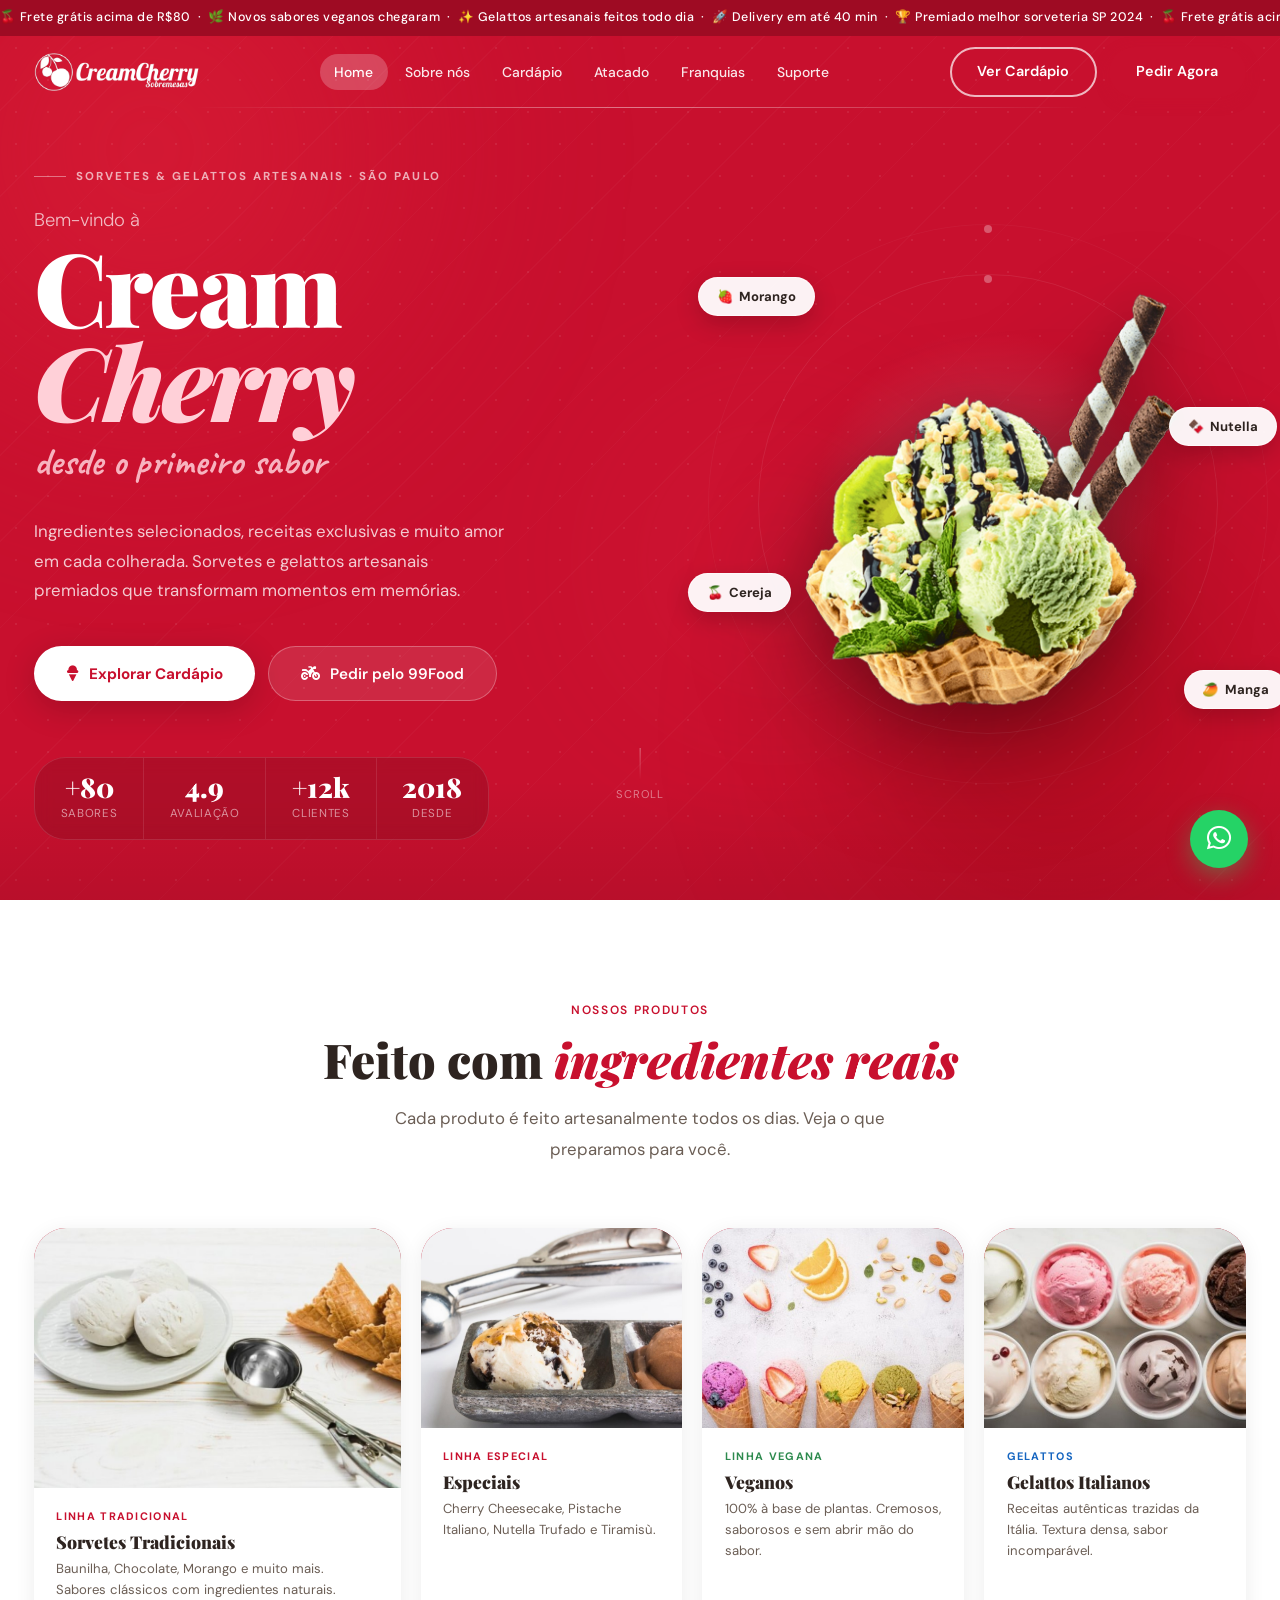
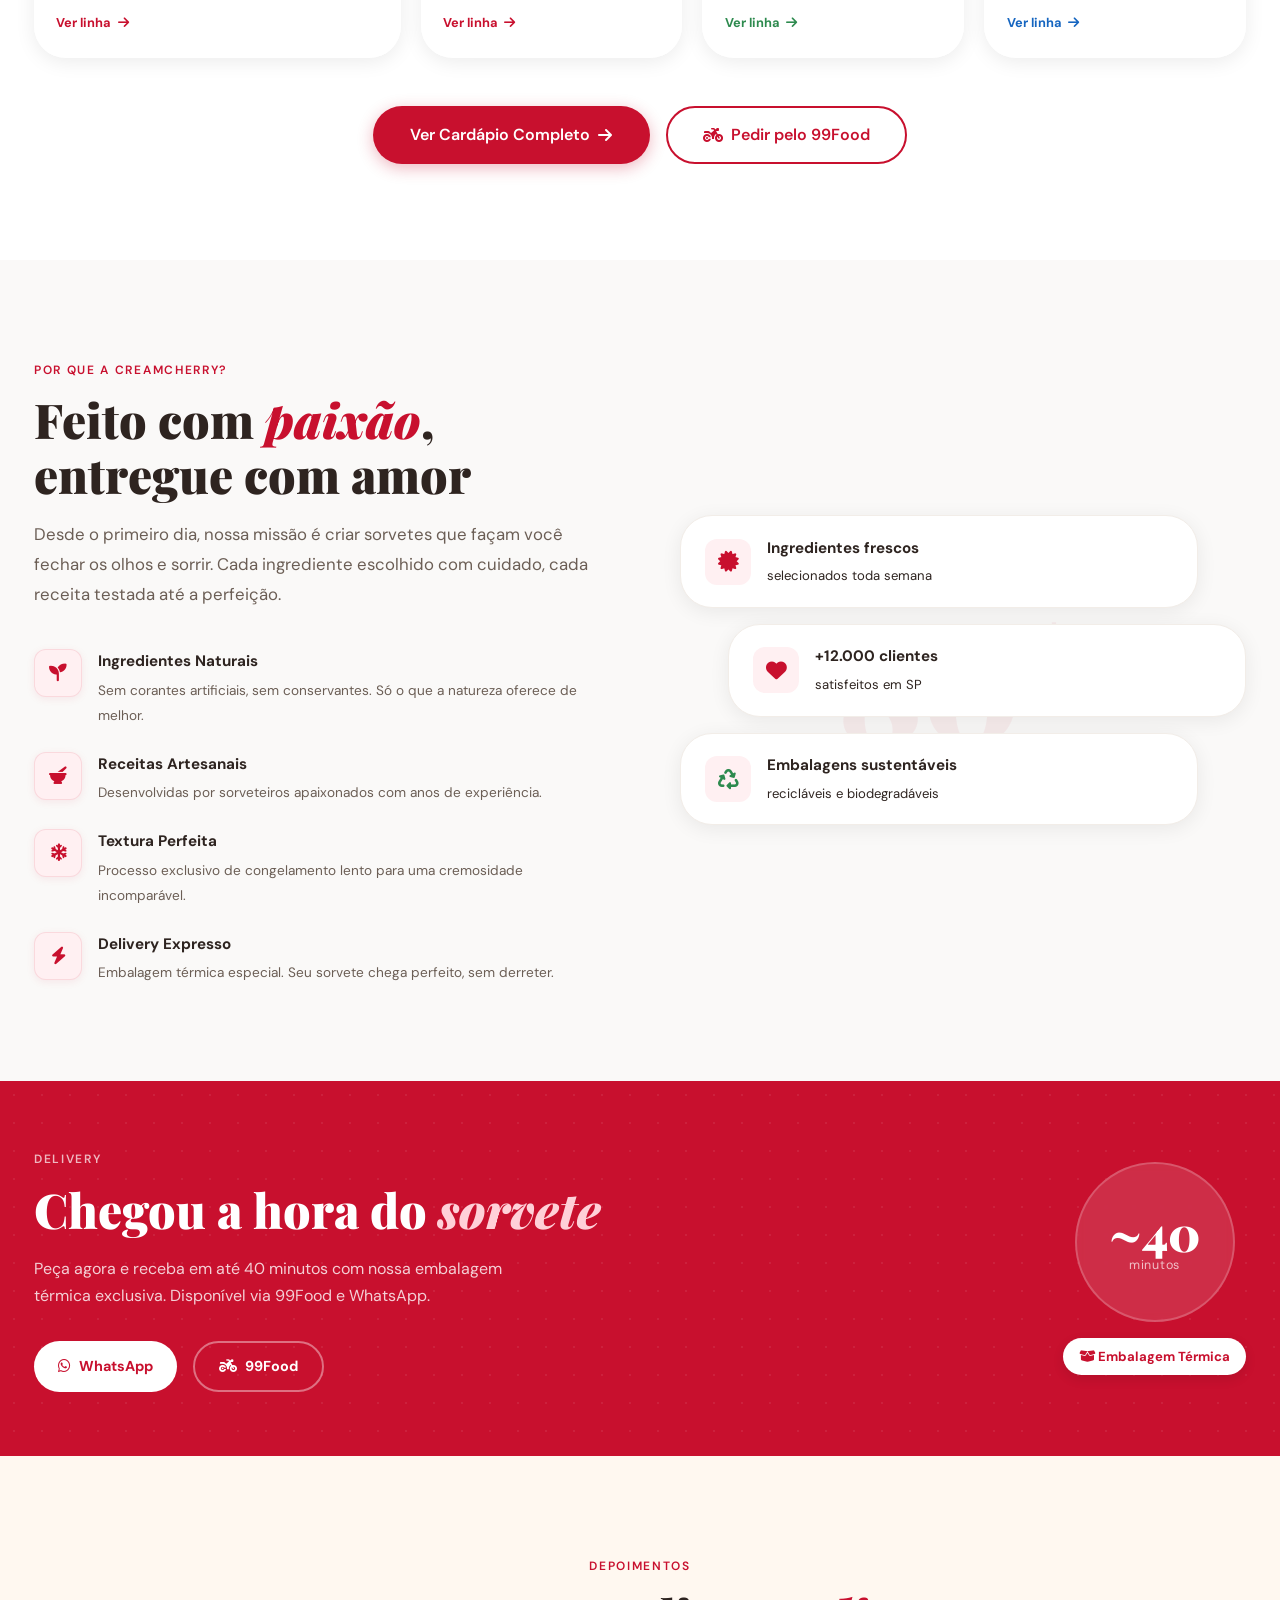
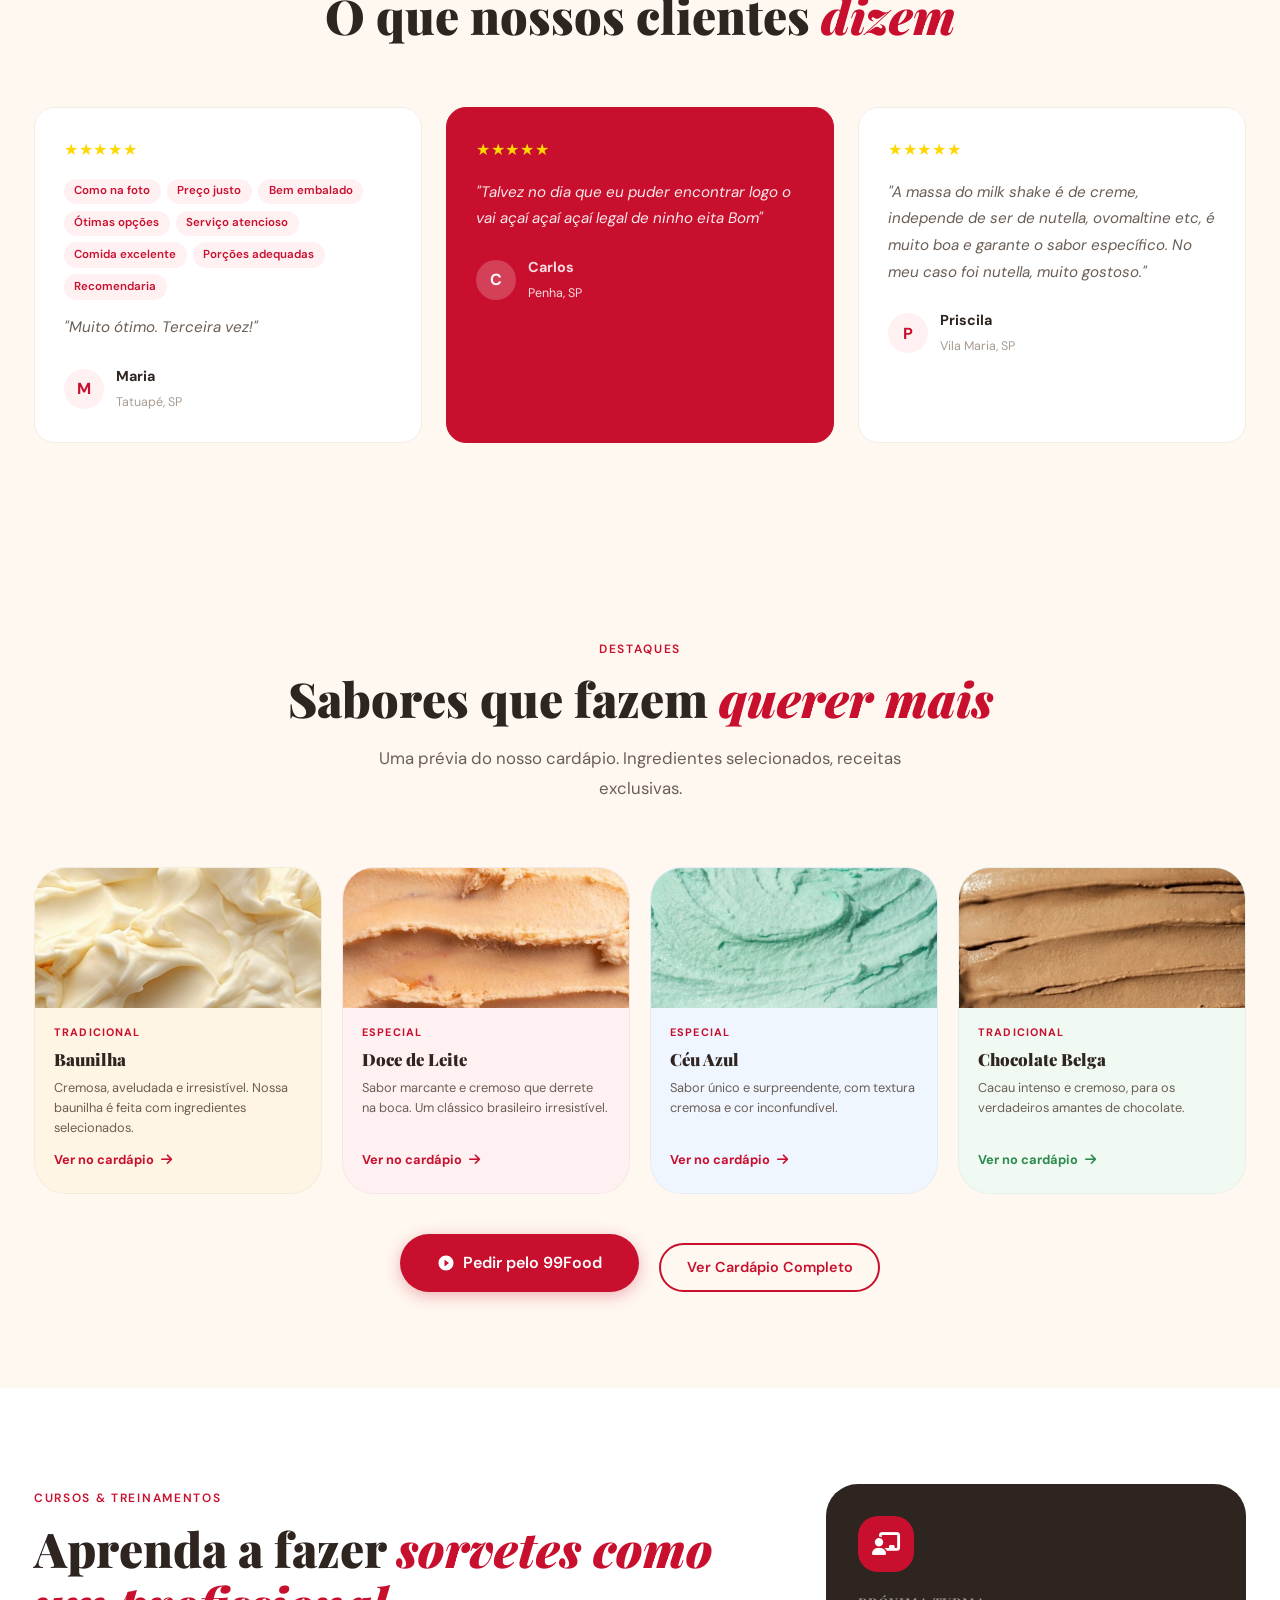
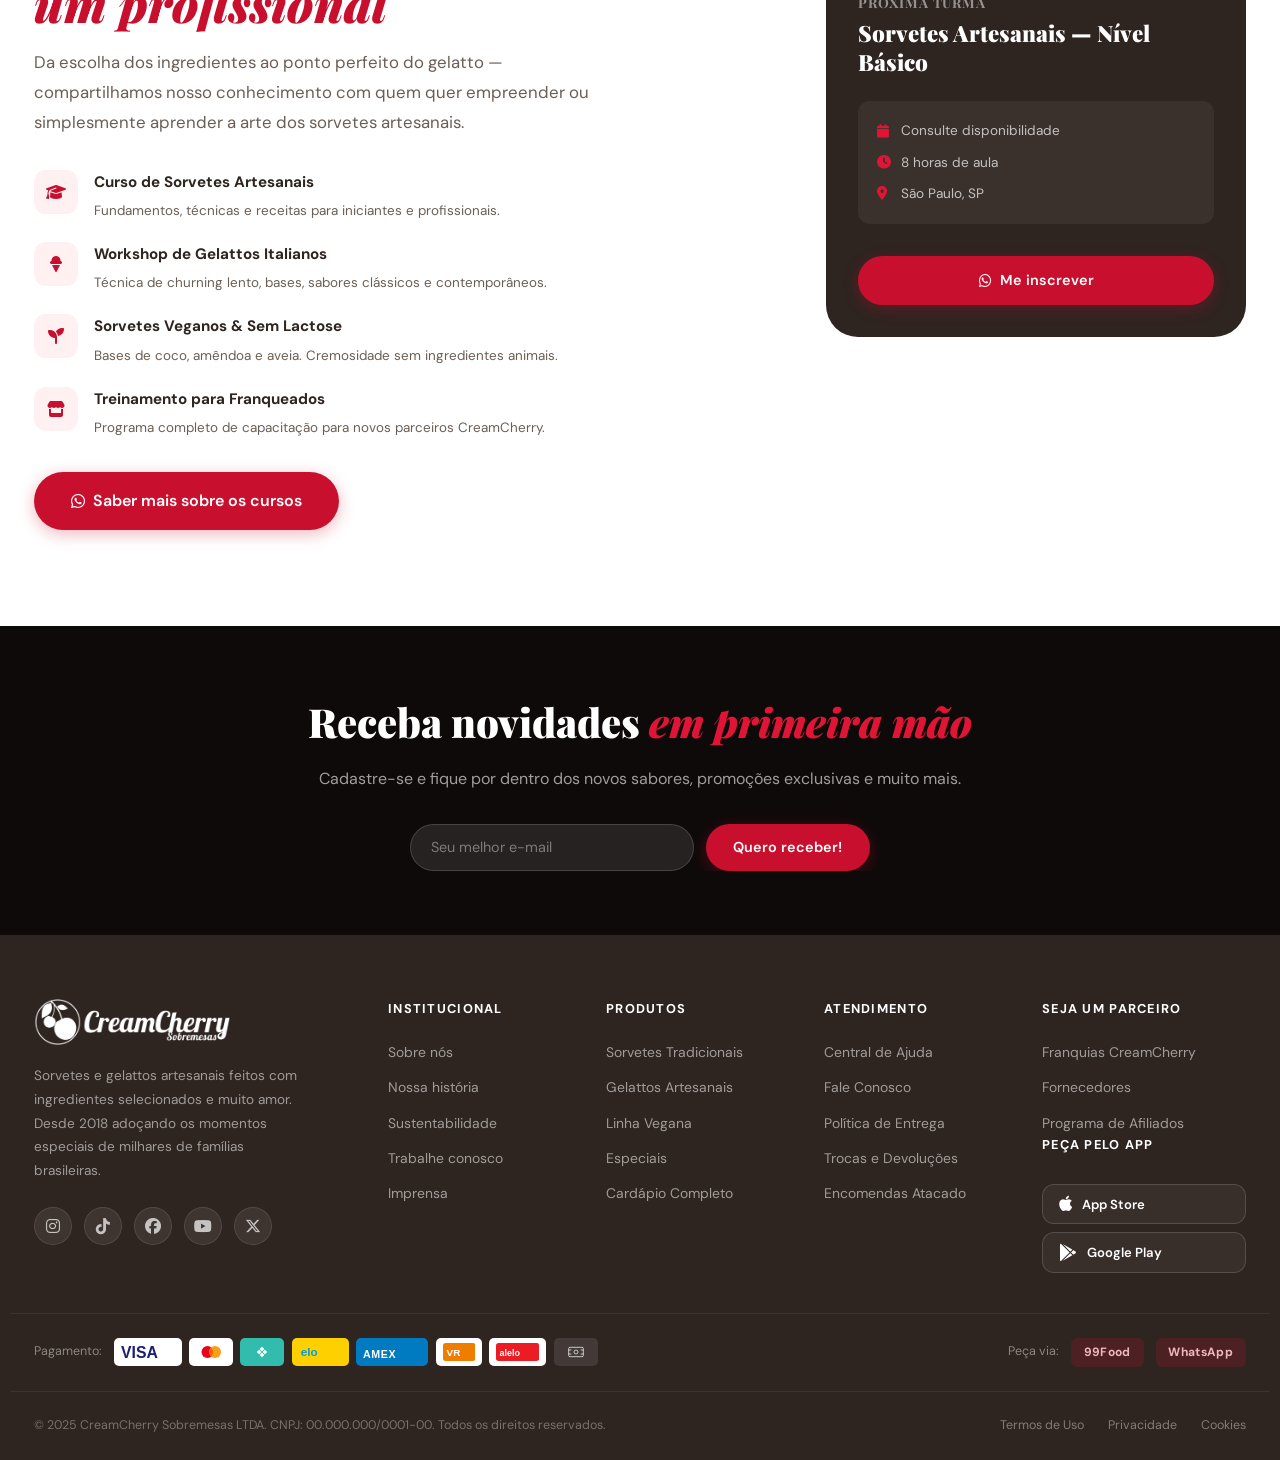
==== commit 3ba5de1c: "feat: fotos produtos, depoimentos reais, sobre nos!" ====
--- a/index.html
+++ b/index.html
@@ -25,6 +25,7 @@
 </head>
 <body>
 
+  <div class="site-header-wrap">
   <div class="announcement-bar">
     <div class="announcement-track">
       <span>🍒 Frete grátis acima de R$80 &nbsp;·&nbsp; 🌿 Novos sabores veganos chegaram &nbsp;·&nbsp; ✨ Gelattos artesanais feitos todo dia &nbsp;·&nbsp; 🚀 Delivery em até 40 min &nbsp;·&nbsp; 🏆 Premiado melhor sorveteria SP 2024 &nbsp;·&nbsp; 🍒 Frete grátis acima de R$80 &nbsp;·&nbsp; 🌿 Novos sabores veganos chegaram &nbsp;·&nbsp; ✨ Gelattos artesanais feitos todo dia &nbsp;·&nbsp; 🚀 Delivery em até 40 min &nbsp;·&nbsp; 🏆 Premiado melhor sorveteria SP 2024</span>
@@ -56,6 +57,7 @@
 
     
   </header>
+  </div><!-- /site-header-wrap -->
 
   <!-- Mobile menu — OUTSIDE header to avoid stacking context trap -->
   <div class="mobile-menu" id="mobileMenu">
@@ -203,19 +205,7 @@
 
           <a href="pages/cardapio.html?cat=tradicionais" class="prod-real-card prod-real-card--large reveal reveal-delay-1">
             <div class="prod-real-img">
-              <!--
-                FOTO REAL AQUI:
-                Substitua o src pelo caminho da imagem:
-                <img src="images/produtos/sorvete-baunilha.jpg" alt="Baunilha Clássica" loading="lazy">
-              -->
-              <div class="prod-real-placeholder">
-                <svg viewBox="0 0 120 120" fill="none" width="72">
-                  <circle cx="60" cy="60" r="55" fill="rgba(255,255,255,0.1)" stroke="rgba(255,255,255,0.3)" stroke-width="1.5" stroke-dasharray="6 4"/>
-                  <path d="M45 72 L60 90 L75 72 Z" fill="rgba(255,255,255,0.4)"/>
-                  <ellipse cx="60" cy="62" rx="18" ry="17" fill="white" opacity="0.7"/>
-                  <text x="60" y="108" font-family="sans-serif" font-size="9" fill="rgba(255,255,255,0.6)" text-anchor="middle">Adicionar foto</text>
-                </svg>
-              </div>
+              <img src="images/produtos/tradicional.jpg" alt="Sorvetes Tradicionais CreamCherry" loading="lazy">
             </div>
             <div class="prod-real-body">
               <span class="prod-real-cat">Linha Tradicional</span>
@@ -227,18 +217,7 @@
 
           <a href="pages/cardapio.html?cat=especiais" class="prod-real-card reveal reveal-delay-2">
             <div class="prod-real-img">
-              <!--
-                FOTO REAL AQUI:
-                <img src="images/produtos/cherry-cheesecake.jpg" alt="Cherry Cheesecake" loading="lazy">
-              -->
-              <div class="prod-real-placeholder">
-                <svg viewBox="0 0 120 120" fill="none" width="56">
-                  <circle cx="60" cy="60" r="55" fill="rgba(255,255,255,0.1)" stroke="rgba(255,255,255,0.3)" stroke-width="1.5" stroke-dasharray="6 4"/>
-                  <path d="M45 72 L60 90 L75 72 Z" fill="rgba(255,255,255,0.4)"/>
-                  <ellipse cx="60" cy="62" rx="18" ry="17" fill="white" opacity="0.7"/>
-                  <text x="60" y="108" font-family="sans-serif" font-size="9" fill="rgba(255,255,255,0.6)" text-anchor="middle">Adicionar foto</text>
-                </svg>
-              </div>
+              <img src="images/produtos/especial.jpg" alt="Sorvetes Especiais CreamCherry" loading="lazy">
             </div>
             <div class="prod-real-body">
               <span class="prod-real-cat">Linha Especial</span>
@@ -250,18 +229,7 @@
 
           <a href="pages/cardapio.html?cat=veganos" class="prod-real-card reveal reveal-delay-3">
             <div class="prod-real-img" style="--card-accent:#2D8A4E">
-              <!--
-                FOTO REAL AQUI:
-                <img src="images/produtos/linha-vegana.jpg" alt="Linha Vegana" loading="lazy">
-              -->
-              <div class="prod-real-placeholder">
-                <svg viewBox="0 0 120 120" fill="none" width="56">
-                  <circle cx="60" cy="60" r="55" fill="rgba(255,255,255,0.1)" stroke="rgba(255,255,255,0.3)" stroke-width="1.5" stroke-dasharray="6 4"/>
-                  <path d="M45 72 L60 90 L75 72 Z" fill="rgba(255,255,255,0.4)"/>
-                  <ellipse cx="60" cy="62" rx="18" ry="17" fill="white" opacity="0.7"/>
-                  <text x="60" y="108" font-family="sans-serif" font-size="9" fill="rgba(255,255,255,0.6)" text-anchor="middle">Adicionar foto</text>
-                </svg>
-              </div>
+              <img src="images/produtos/vegano.jpg" alt="Sorvetes Veganos CreamCherry" loading="lazy">
             </div>
             <div class="prod-real-body">
               <span class="prod-real-cat" style="color:#2D8A4E">Linha Vegana</span>
@@ -273,18 +241,7 @@
 
           <a href="pages/cardapio.html?cat=gelattos" class="prod-real-card reveal reveal-delay-4">
             <div class="prod-real-img" style="--card-accent:#1565C0">
-              <!--
-                FOTO REAL AQUI:
-                <img src="images/produtos/gelatto-pistacchio.jpg" alt="Gelatto Pistacchio" loading="lazy">
-              -->
-              <div class="prod-real-placeholder">
-                <svg viewBox="0 0 120 120" fill="none" width="56">
-                  <circle cx="60" cy="60" r="55" fill="rgba(255,255,255,0.1)" stroke="rgba(255,255,255,0.3)" stroke-width="1.5" stroke-dasharray="6 4"/>
-                  <path d="M45 72 L60 90 L75 72 Z" fill="rgba(255,255,255,0.4)"/>
-                  <ellipse cx="60" cy="62" rx="18" ry="17" fill="white" opacity="0.7"/>
-                  <text x="60" y="108" font-family="sans-serif" font-size="9" fill="rgba(255,255,255,0.6)" text-anchor="middle">Adicionar foto</text>
-                </svg>
-              </div>
+              <img src="images/produtos/gelatto.jpg" alt="Gelattos Italianos CreamCherry" loading="lazy">
             </div>
             <div class="prod-real-body">
               <span class="prod-real-cat" style="color:#1565C0">Gelattos</span>
@@ -413,30 +370,47 @@
           <h2 class="section-title">O que nossos clientes <em>dizem</em></h2>
         </div>
         <div class="depoimentos-grid">
+
+          <!-- Maria — Tatuapé -->
           <div class="depoimento-card reveal reveal-delay-1">
             <div class="stars">★★★★★</div>
-            <p>"Melhor sorvete que já comi! A textura é incrível, parece que você está na Itália. O sabor de pistache é de outro mundo."</p>
+            <div class="depoimento-tags">
+              <span>Como na foto</span>
+              <span>Preço justo</span>
+              <span>Bem embalado</span>
+              <span>Ótimas opções</span>
+              <span>Serviço atencioso</span>
+              <span>Comida excelente</span>
+              <span>Porções adequadas</span>
+              <span>Recomendaria</span>
+            </div>
+            <p>"Muito ótimo. Terceira vez!"</p>
             <div class="depoimento-author">
               <div class="author-avatar">M</div>
-              <div><strong>Mariana Costa</strong><span>São Paulo, SP</span></div>
-            </div>
-          </div>
+              <div><strong>Maria</strong><span>Tatuapé, SP</span></div>
+            </div>
+          </div>
+
+          <!-- Carlos — Penha (featured) -->
           <div class="depoimento-card depoimento-card--featured reveal reveal-delay-2">
             <div class="stars">★★★★★</div>
-            <p>"Pedi delivery e chegou perfeito! O gelatto de baunilha com cereja é um pecado. Já virei cliente fiel da CreamCherry!"</p>
+            <p>"Talvez no dia que eu puder encontrar logo o vai açaí açaí açaí legal de ninho eita Bom"</p>
             <div class="depoimento-author">
-              <div class="author-avatar">R</div>
-              <div><strong>Rafael Mendes</strong><span>Campinas, SP</span></div>
-            </div>
-          </div>
+              <div class="author-avatar">C</div>
+              <div><strong>Carlos</strong><span>Penha, SP</span></div>
+            </div>
+          </div>
+
+          <!-- Priscila — Vila Maria -->
           <div class="depoimento-card reveal reveal-delay-3">
             <div class="stars">★★★★★</div>
-            <p>"Os sabores veganos são surpreendentes! Nunca pensei que sorvete sem leite poderia ser tão cremoso. Parabéns!"</p>
+            <p>"A massa do milk shake é de creme, independe de ser de nutella, ovomaltine etc, é muito boa e garante o sabor específico. No meu caso foi nutella, muito gostoso."</p>
             <div class="depoimento-author">
-              <div class="author-avatar">A</div>
-              <div><strong>Ana Lima</strong><span>Santos, SP</span></div>
-            </div>
-          </div>
+              <div class="author-avatar">P</div>
+              <div><strong>Priscila</strong><span>Vila Maria, SP</span></div>
+            </div>
+          </div>
+
         </div>
       </div>
     </section>
@@ -452,38 +426,38 @@
         </div>
         <div class="flavors-showcase">
           <a href="pages/cardapio.html" class="flavor-showcase-card reveal reveal-delay-1" style="--card-bg:#FFF5E4">
-            <div class="fsc-img">🍦</div>
+            <div class="fsc-img" style="padding:0;overflow:hidden"><img src="images/produtos/baunilha.jpg" alt="Baunilha Clássica" loading="lazy" style="width:100%;height:100%;object-fit:cover"></div>
             <div class="fsc-body">
               <span class="fsc-cat">Tradicional</span>
-              <strong>Baunilha Clássica</strong>
-              <p>Fava de baunilha Bourbon importada, textura aveludada e sabor limpo.</p>
+              <strong>Baunilha</strong>
+              <p>Cremosa, aveludada e irresistível. Nossa baunilha é feita com ingredientes selecionados.</p>
               <span class="fsc-cta">Ver no cardápio <i class="fa-solid fa-arrow-right"></i></span>
             </div>
           </a>
           <a href="pages/cardapio.html?cat=especiais" class="flavor-showcase-card reveal reveal-delay-2" style="--card-bg:#FFF0F2">
-            <div class="fsc-img">🍒</div>
+            <div class="fsc-img" style="padding:0;overflow:hidden"><img src="images/produtos/doce-de-leite.jpg" alt="Doce de Leite" loading="lazy" style="width:100%;height:100%;object-fit:cover"></div>
             <div class="fsc-body">
               <span class="fsc-cat">Especial</span>
-              <strong>Cherry Cheesecake</strong>
-              <p>Cream cheese, calda de cereja ácida e base de biscoito. Uma sobremesa completa.</p>
+              <strong>Doce de Leite</strong>
+              <p>Sabor marcante e cremoso que derrete na boca. Um clássico brasileiro irresistível.</p>
               <span class="fsc-cta">Ver no cardápio <i class="fa-solid fa-arrow-right"></i></span>
             </div>
           </a>
           <a href="pages/cardapio.html?cat=gelattos" class="flavor-showcase-card reveal reveal-delay-3" style="--card-bg:#EFF6FF">
-            <div class="fsc-img">🫚</div>
+            <div class="fsc-img" style="padding:0;overflow:hidden"><img src="images/produtos/ceu-azul.jpg" alt="Céu Azul" loading="lazy" style="width:100%;height:100%;object-fit:cover"></div>
             <div class="fsc-body">
-              <span class="fsc-cat">Gelatto</span>
-              <strong>Pistacchio Siciliano</strong>
-              <p>Pasta IGP da Bronte (Sicília). O verdadeiro gelatto italiano em cada colherada.</p>
+              <span class="fsc-cat">Especial</span>
+              <strong>Céu Azul</strong>
+              <p>Sabor único e surpreendente, com textura cremosa e cor inconfundível.</p>
               <span class="fsc-cta">Ver no cardápio <i class="fa-solid fa-arrow-right"></i></span>
             </div>
           </a>
           <a href="pages/cardapio.html?cat=veganos" class="flavor-showcase-card reveal reveal-delay-4" style="--card-bg:#F0FAF3">
-            <div class="fsc-img">🥥</div>
+            <div class="fsc-img" style="padding:0;overflow:hidden"><img src="images/produtos/chocolate-belga.jpg" alt="Chocolate Belga" loading="lazy" style="width:100%;height:100%;object-fit:cover"></div>
             <div class="fsc-body">
-              <span class="fsc-cat" style="color:#2D8A4E">Vegano</span>
-              <strong>Coco & Maracujá</strong>
-              <p>Base de leite de coco orgânico com polpa de maracujá fresco. 100% vegano.</p>
+              <span class="fsc-cat">Tradicional</span>
+              <strong>Chocolate Belga</strong>
+              <p>Cacau intenso e cremoso, para os verdadeiros amantes de chocolate.</p>
               <span class="fsc-cta" style="color:#2D8A4E">Ver no cardápio <i class="fa-solid fa-arrow-right"></i></span>
             </div>
           </a>
--- a/css/header.css
+++ b/css/header.css
@@ -1,3 +1,15 @@
+
+/* ── Fixed site header wrapper (letreiro + nav juntos) ── */
+.site-header-wrap {
+  position: fixed;
+  top: 0;
+  left: 0;
+  right: 0;
+  z-index: 100;
+  display: flex;
+  flex-direction: column;
+}
+
 /* ========================================
    CREAM CHERRY — Header
    ======================================== */
@@ -31,9 +43,9 @@
    HEADER — transparent at top, white on scroll
    ══════════════════════════════════════════ */
 .header {
-  position: sticky;
-  top: 0;
-  z-index: 100;
+  position: relative;
+  z-index: 1;
+  /* positioning handled by .site-header-wrap */
 
   /* TOP STATE: fully transparent — shows the red hero through */
   background: transparent;
@@ -61,9 +73,9 @@
   z-index: -1;
 }
 
-/* SCROLLED STATE: white frosted glass */
+/* SCROLLED STATE: white frosted glass, moves to top:0 */
 .header.scrolled {
-  background: transparent; /* let ::before handle the color */
+  background: transparent;
   border-bottom: 1px solid var(--gray-100);
   box-shadow: 0 2px 20px rgba(0,0,0,0.07);
 }
--- a/css/hero.css
+++ b/css/hero.css
@@ -5,9 +5,9 @@
 .hero {
   position: relative;
   min-height: 100vh;
-  /* Pull behind sticky transparent header */
-  margin-top: calc(-1 * var(--header-h));
-  padding-top: calc(var(--header-h));
+  /* Pull behind fixed header + announcement bar */
+  margin-top: 0;
+  padding-top: calc(var(--header-h) + 36px);
   background: var(--red);
   overflow: hidden;   /* contains blobs, rings, float-tags */
   display: flex;
--- a/css/sections.css
+++ b/css/sections.css
@@ -1095,8 +1095,9 @@
   text-decoration: none;
   display: flex;
   flex-direction: column;
-  background: var(--gray-800);
-  border: 1.5px solid var(--gray-100);
+  background: var(--white);
+  border: none;
+  box-shadow: 0 4px 20px rgba(0,0,0,0.08);
   transition: transform 0.35s cubic-bezier(0.22,1,0.36,1),
               box-shadow  0.35s cubic-bezier(0.22,1,0.36,1);
   cursor: pointer;
@@ -1104,7 +1105,7 @@
 
 .prod-real-card:hover {
   transform: translateY(-8px);
-  box-shadow: 0 24px 48px rgba(0,0,0,0.16);
+  box-shadow: 0 20px 48px rgba(0,0,0,0.14);
 }
 
 /* Large first card */
@@ -1206,3 +1207,23 @@
   .prod-real-card--large .prod-real-body { width: 100%; }
   .prod-real-card--large .prod-real-img { min-height: 200px; }
 }
+
+/* ── Depoimento tags (itens da avaliação) ── */
+.depoimento-tags {
+  display: flex;
+  flex-wrap: wrap;
+  gap: 0.4rem;
+  margin-bottom: 0.9rem;
+}
+.depoimento-tags span {
+  font-size: 0.72rem;
+  font-weight: 600;
+  background: var(--red-pale);
+  color: var(--red);
+  padding: 0.22rem 0.65rem;
+  border-radius: var(--radius-full);
+}
+.depoimento-tags--light span {
+  background: rgba(255,255,255,0.18);
+  color: white;
+}
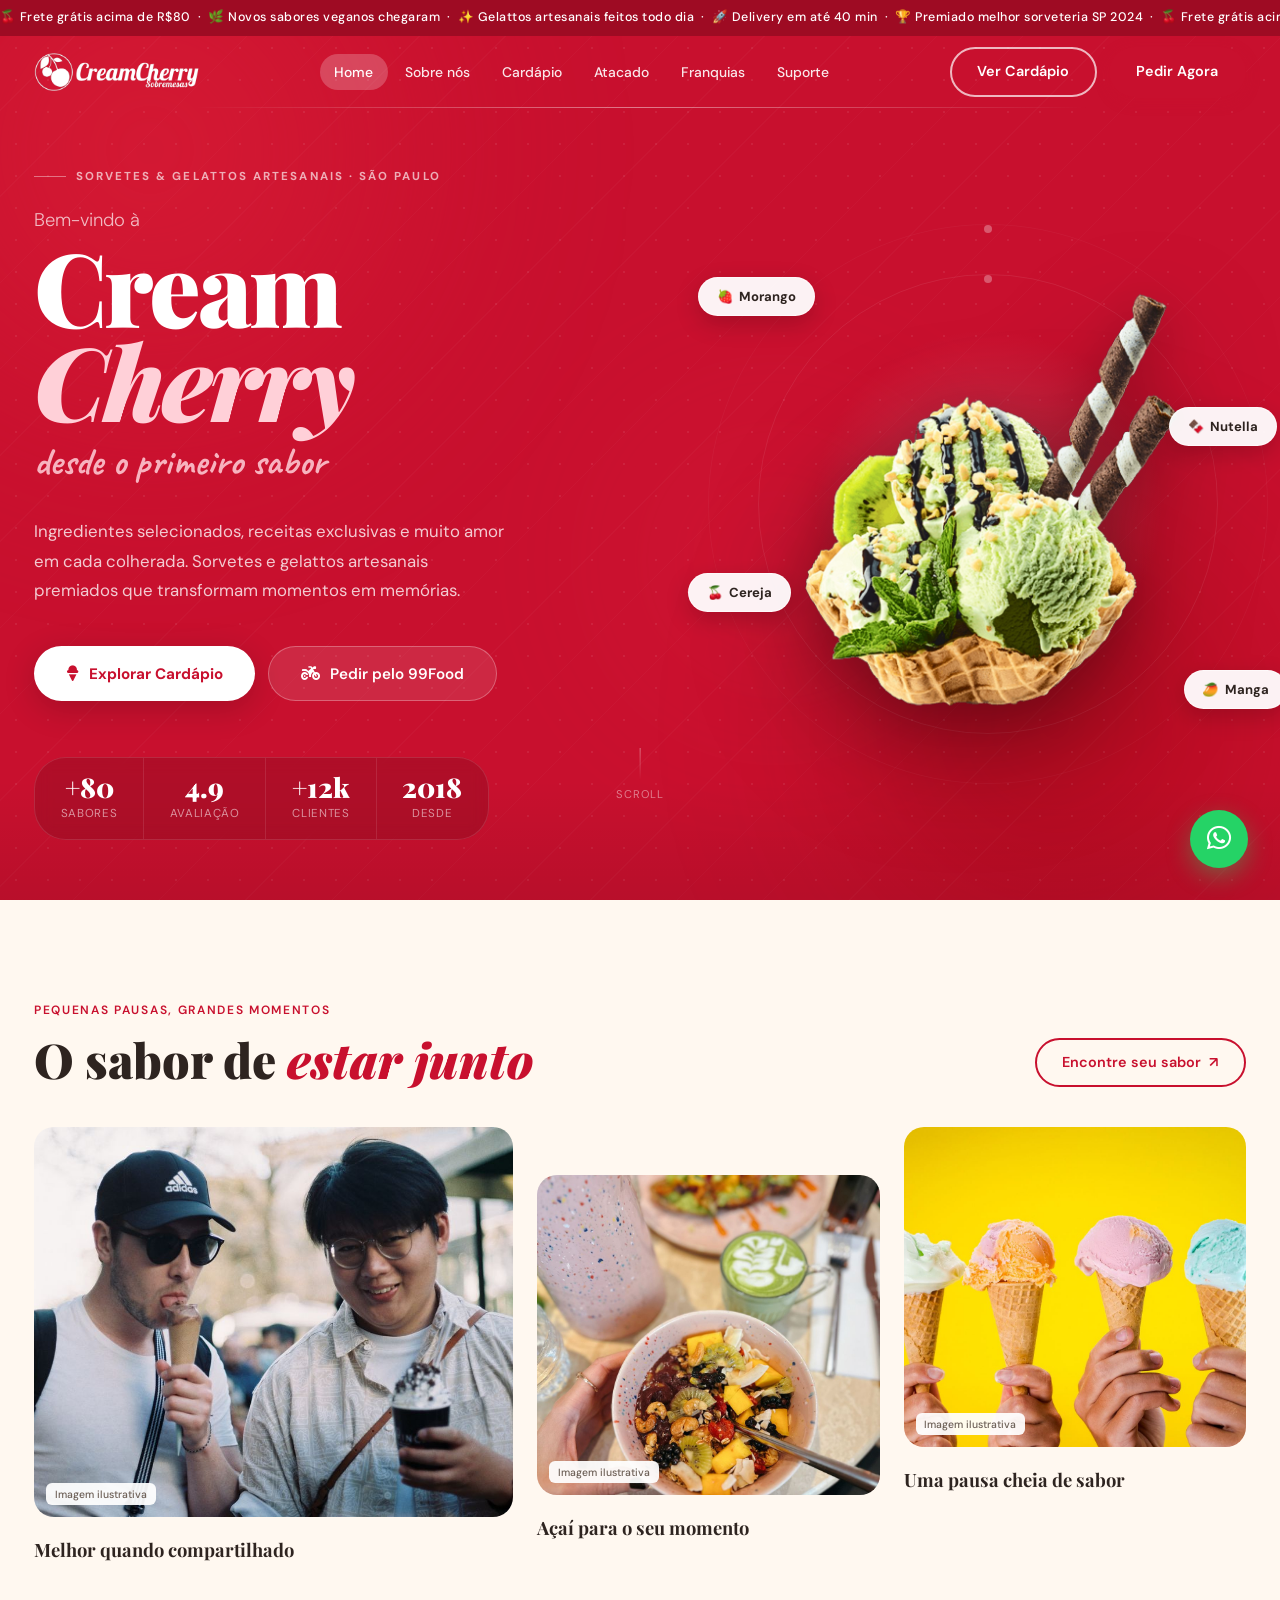
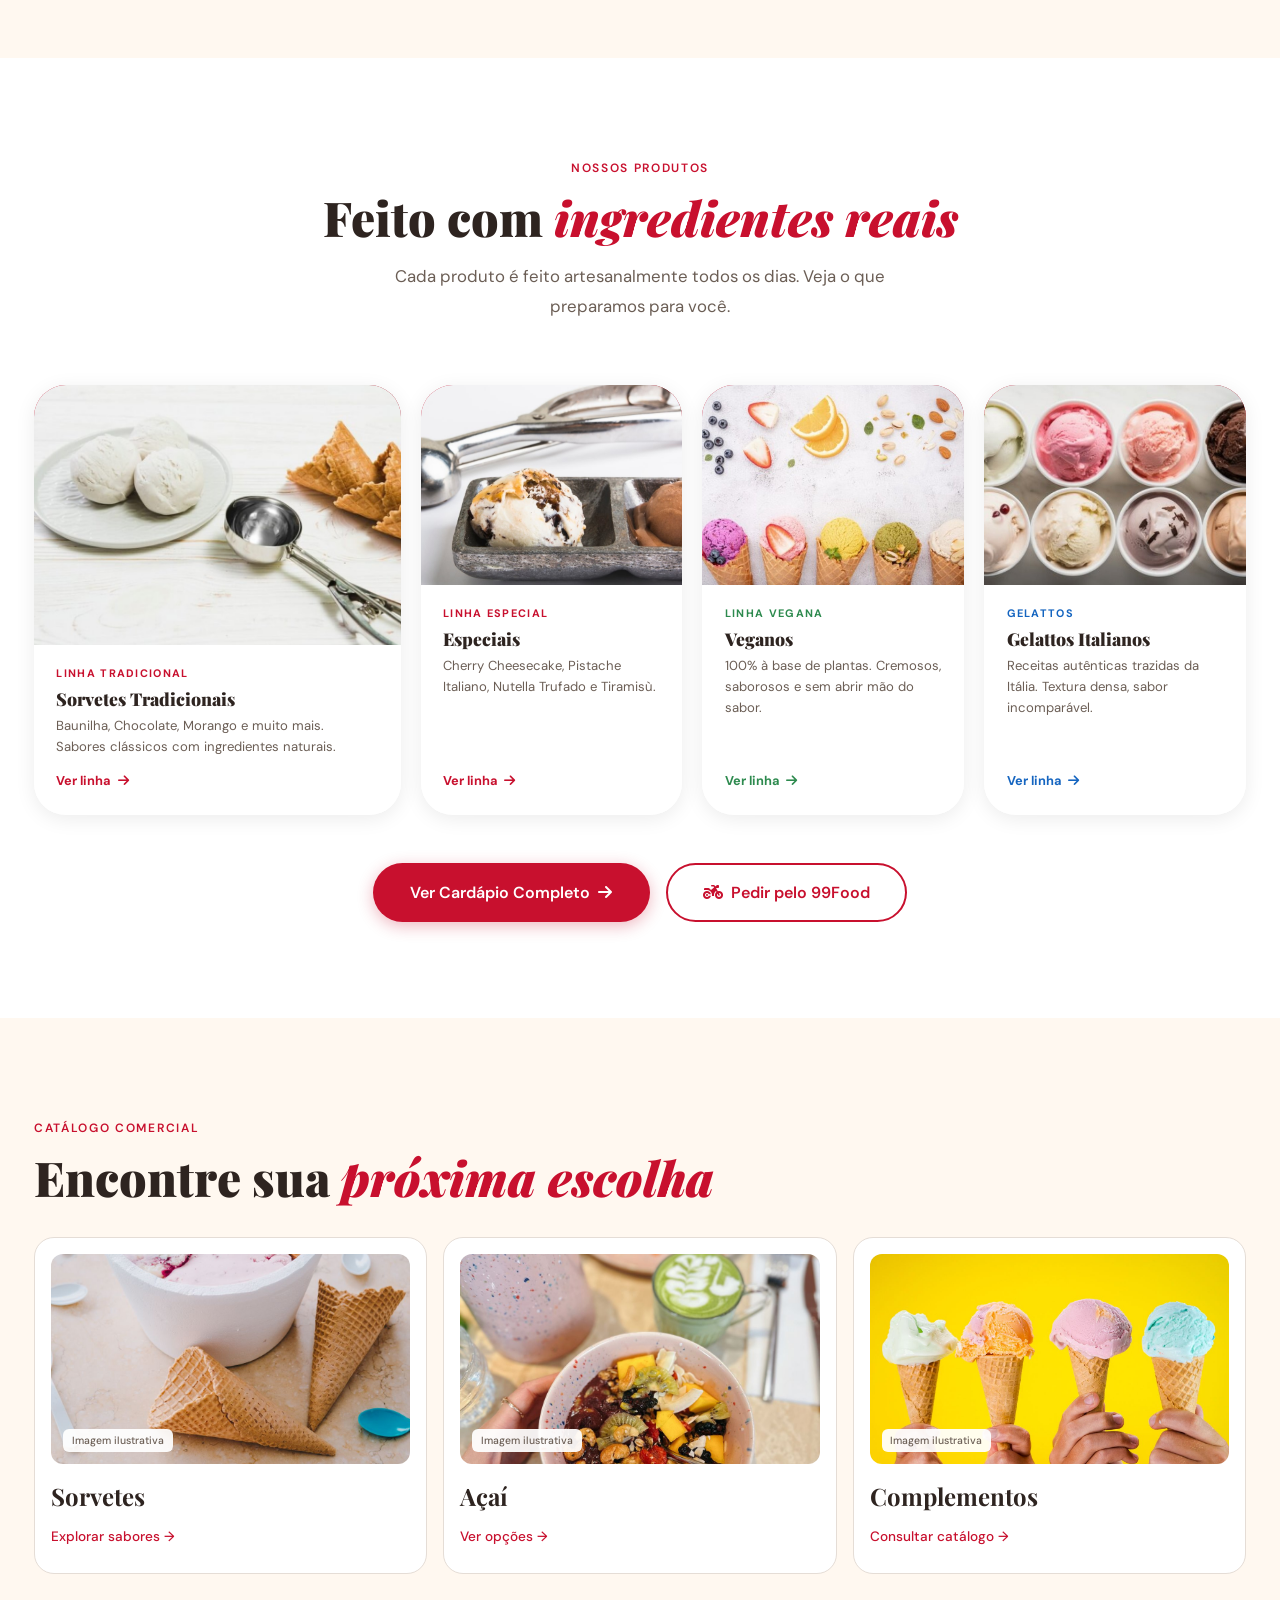
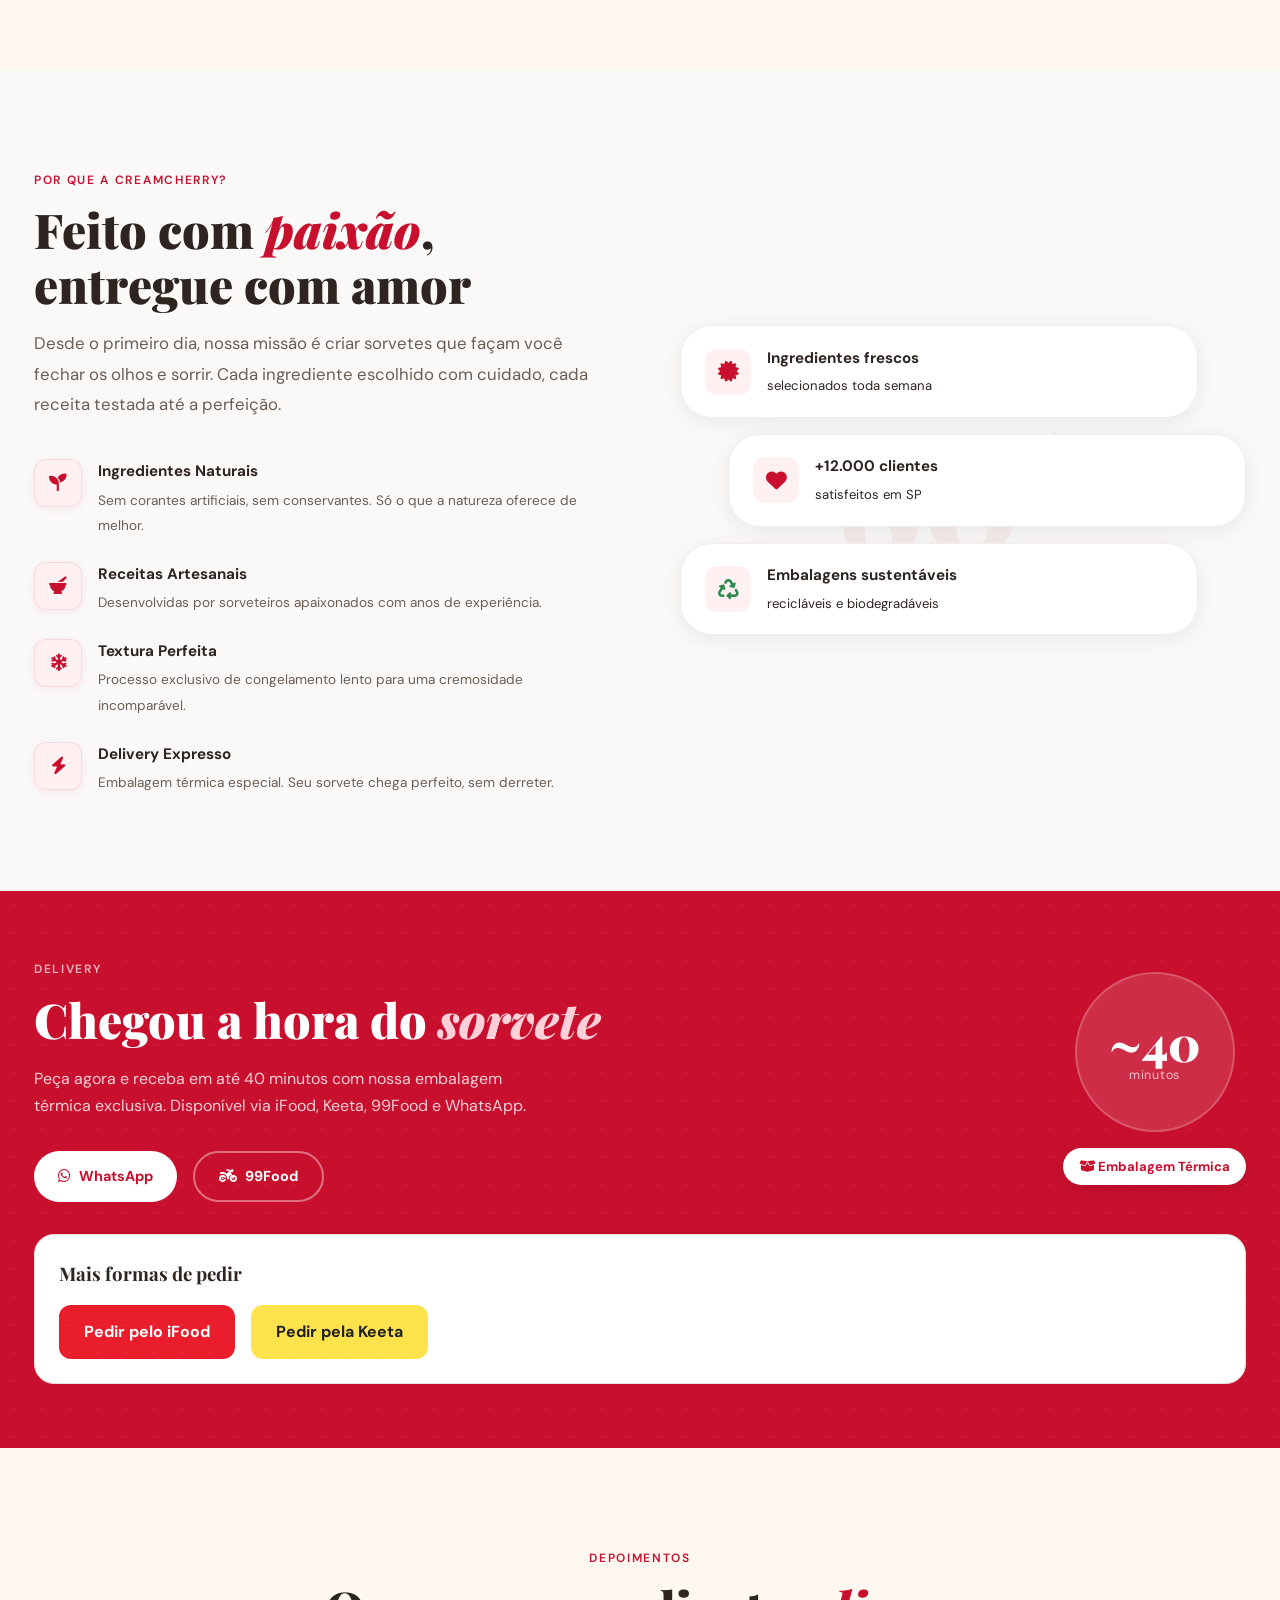
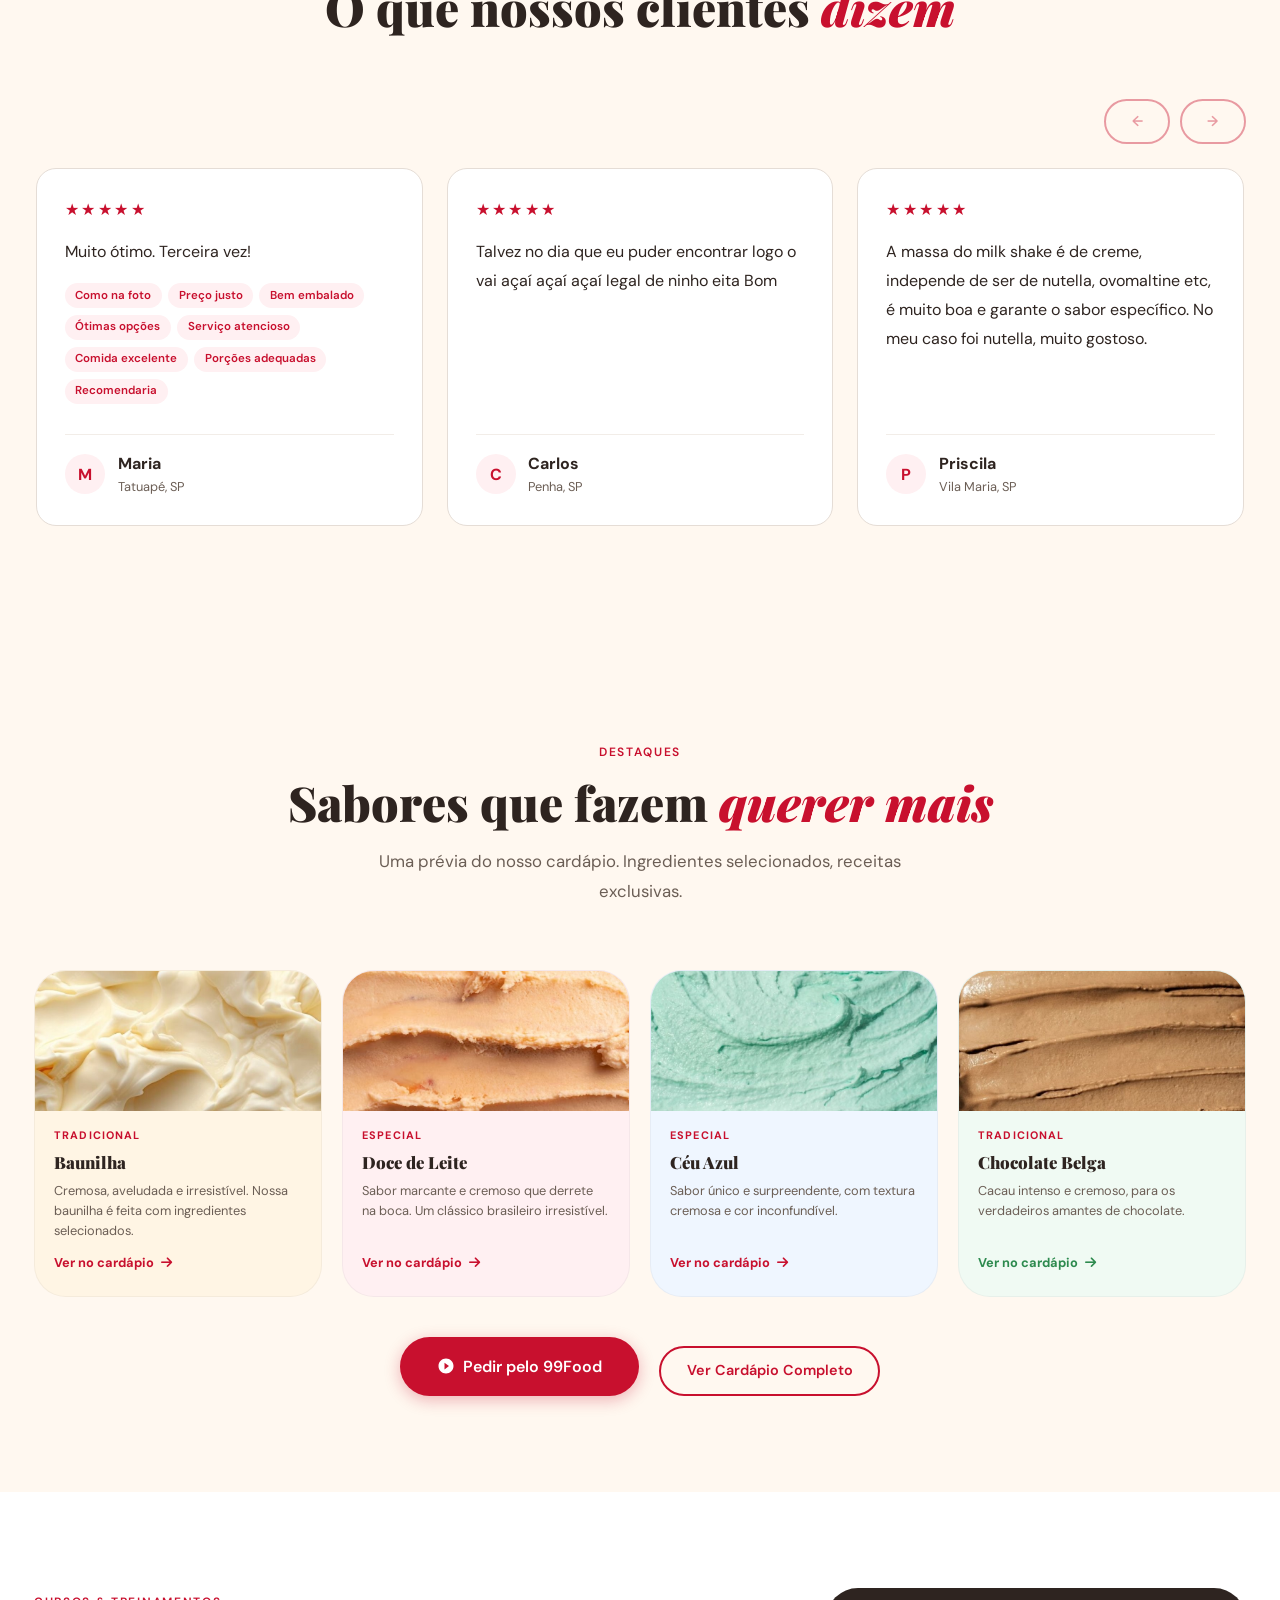
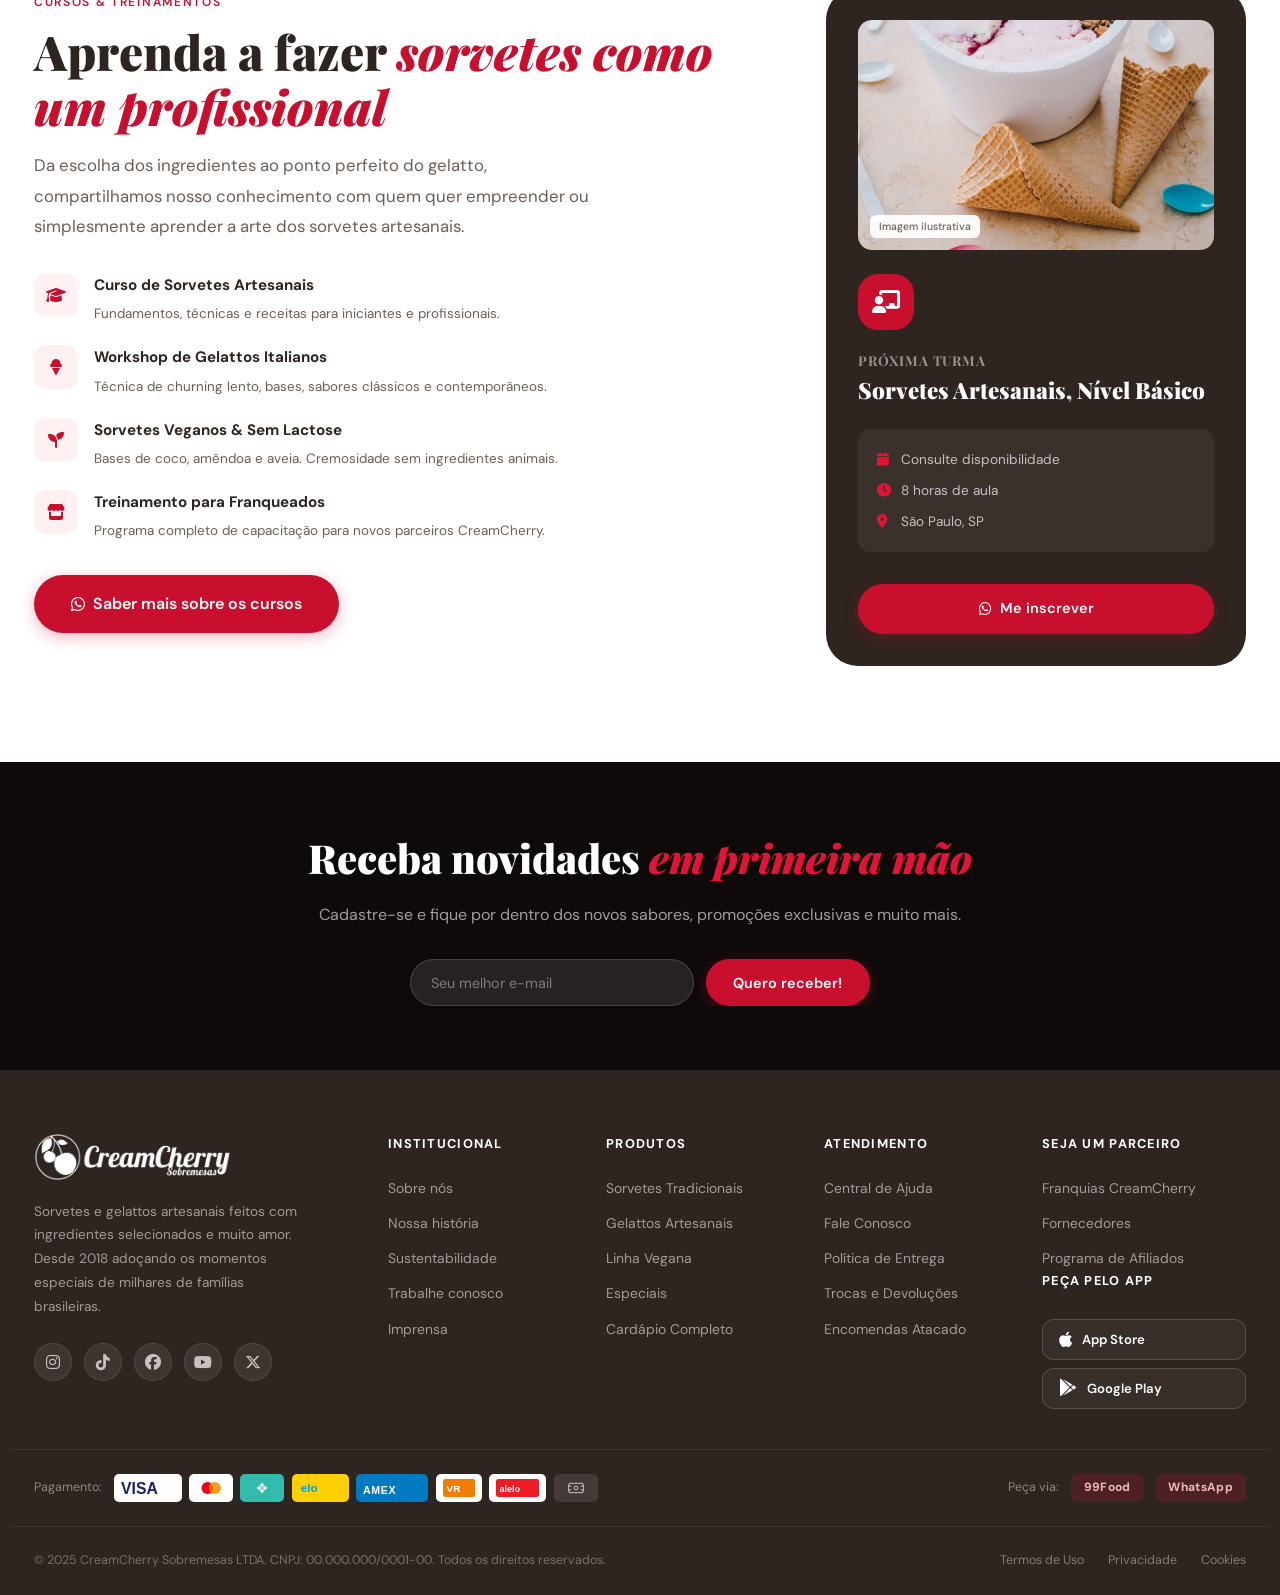
==== commit 46cd553a: "feat: evolui catalogo de produtos e experiencia comercial" ====
--- a/index.html
+++ b/index.html
@@ -3,7 +3,7 @@
 <head>
   <meta charset="UTF-8">
   <meta name="viewport" content="width=device-width, initial-scale=1.0">
-  <title>CreamCherry — Sorvetes & Gelattos Premium</title>
+  <title>CreamCherry | Sorvetes & Gelattos Premium</title>
   <meta name="description" content="CreamCherry: sorvetes artesanais e gelattos premium. Ingredientes selecionados, sabores irresistíveis. Peça agora!">
   <link rel="preconnect" href="https://fonts.googleapis.com">
   <link rel="preconnect" href="https://fonts.gstatic.com" crossorigin>
@@ -22,6 +22,8 @@
   <link rel="icon"             type="image/png" sizes="16x16"  href="images/favicon-16.png">
   <link rel="apple-touch-icon" sizes="180x180"                 href="images/favicon-180.png">
   <meta name="theme-color" content="#C8102E">
+<link rel="stylesheet" href="css/commerce.css">
+<link rel="stylesheet" href="css/editorial.css">
 </head>
 <body>
 
@@ -122,7 +124,7 @@
               <i class="fa-solid fa-ice-cream"></i>
               Explorar Cardápio
             </a>
-            <a href="https://oia.99app.com/dlp9/VkoEdY" target="_blank" rel="noopener" class="hero-btn-secondary">
+            <a href="https://oia.99app.com/dlp9/VkoEdY" target="_blank" class="hero-btn-secondary" rel="noopener noreferrer">
               <i class="fa-solid fa-motorcycle"></i>
               Pedir pelo 99Food
             </a>
@@ -164,7 +166,7 @@
             <!-- Sorvete real — Sorvete_Home.png com fundo removido -->
             <img
               src="images/produtos/sorvete-hero.png"
-              alt="Sorvete artesanal CreamCherry — taça de casquinha com pistache, kiwi e calda"
+              alt="Sorvete artesanal CreamCherry, taça de casquinha com pistache, kiwi e calda"
               class="hero__icecream"
               draggable="false"
             >
@@ -190,6 +192,7 @@
 
     </section><!-- /hero -->
 
+    <section class="moments-section section-pad"><div class="container"><div class="moments-heading reveal"><div><span class="eyebrow">Pequenas pausas, grandes momentos</span><h2 class="section-title">O sabor de <em>estar junto</em></h2></div><a class="btn btn--outline" href="pages/cardapio.html">Encontre seu sabor <span aria-hidden="true">↗</span></a></div><div class="moments-grid"><div class="moment-tile reveal reveal-delay-1"><figure class="editorial-photo "><img src="images/editorial/amigos-tomando-sorvete.jpg" alt="Dois amigos tomando sorvete ao ar livre" width="1000" height="671" loading="lazy" decoding="async"><figcaption>Imagem ilustrativa</figcaption></figure><h3>Melhor quando compartilhado</h3></div><div class="moment-tile reveal reveal-delay-2"><figure class="editorial-photo "><img src="images/editorial/acai-com-frutas.jpg" alt="Tigela de açaí com frutas e acompanhamentos" width="1000" height="1333" loading="lazy" decoding="async"><figcaption>Imagem ilustrativa</figcaption></figure><h3>Açaí para o seu momento</h3></div><div class="moment-tile reveal reveal-delay-3"><figure class="editorial-photo "><img src="images/editorial/casquinhas-coloridas.jpg" alt="Mãos segurando casquinhas com sorvetes coloridos" width="1200" height="900" loading="lazy" decoding="async"><figcaption>Imagem ilustrativa</figcaption></figure><h3>Uma pausa cheia de sabor</h3></div></div></div></section>
     <!-- PRODUTOS REAIS — Fotos dos produtos + categoria -->
     <section class="section-pad products-real-section" id="categorias">
       <div class="container">
@@ -257,7 +260,7 @@
           <a href="pages/cardapio.html" class="btn btn--red btn--lg">
             Ver Cardápio Completo <i class="fa-solid fa-arrow-right"></i>
           </a>
-          <a href="https://oia.99app.com/dlp9/VkoEdY" target="_blank" rel="noopener" class="btn btn--outline btn--lg">
+          <a href="https://oia.99app.com/dlp9/VkoEdY" target="_blank" class="btn btn--outline btn--lg" rel="noopener noreferrer">
             <i class="fa-solid fa-motorcycle"></i> Pedir pelo 99Food
           </a>
         </div>
@@ -265,6 +268,7 @@
       </div>
     </section>
 
+    <section class="catalog-entry section-pad"><div class="container"><span class="eyebrow">Catálogo comercial</span><h2 class="section-title">Encontre sua <em>próxima escolha</em></h2><nav class="catalog-entry__links" aria-label="Categorias do catálogo"><a href="pages/cardapio.html?cat=sorvetes"><figure class="editorial-photo "><img src="images/editorial/sorvetes-e-casquinhas.jpg" alt="Sorvetes de diferentes cores ao lado de casquinhas e colheres" width="1000" height="1500" loading="lazy" decoding="async"><figcaption>Imagem ilustrativa</figcaption></figure>Sorvetes <span>Explorar sabores →</span></a><a href="pages/cardapio.html?cat=acai"><figure class="editorial-photo "><img src="images/editorial/acai-com-frutas.jpg" alt="Tigela de açaí com frutas e acompanhamentos" width="1000" height="1333" loading="lazy" decoding="async"><figcaption>Imagem ilustrativa</figcaption></figure>Açaí <span>Ver opções →</span></a><a href="pages/cardapio.html?cat=complementos"><figure class="editorial-photo "><img src="images/editorial/casquinhas-coloridas.jpg" alt="Mãos segurando casquinhas com sorvetes coloridos" width="1200" height="900" loading="lazy" decoding="async"><figcaption>Imagem ilustrativa</figcaption></figure>Complementos <span>Consultar catálogo →</span></a></nav></div></section>
     <!-- DIFERENCIAIS -->
     <section class="diferenciais section-pad" id="diferenciais" style="background:var(--gray-50)">
       <div class="container">
@@ -340,12 +344,12 @@
         <div class="delivery-banner__content reveal">
           <span class="eyebrow" style="color:rgba(255,255,255,0.7)">Delivery</span>
           <h2>Chegou a hora do <em>sorvete</em></h2>
-          <p>Peça agora e receba em até 40 minutos com nossa embalagem térmica exclusiva. Disponível via 99Food e WhatsApp.</p>
+          <p>Peça agora e receba em até 40 minutos com nossa embalagem térmica exclusiva. Disponível via iFood, Keeta, 99Food e WhatsApp.</p>
           <div class="delivery-apps">
-            <a href="https://wa.me/5511989582586?text=Ol%C3%A1%2C%20CreamCherry!%20Gostaria%20de%20fazer%20um%20pedido.%20Podem%20me%20ajudar%3F" target="_blank" class="delivery-app-btn">
+            <a href="https://wa.me/5511989582586?text=Ol%C3%A1%2C%20CreamCherry!%20Gostaria%20de%20fazer%20um%20pedido.%20Podem%20me%20ajudar%3F" target="_blank" class="delivery-app-btn" rel="noopener noreferrer">
               <i class="fa-brands fa-whatsapp"></i> WhatsApp
             </a>
-            <a href="https://oia.99app.com/dlp9/VkoEdY" target="_blank" class="delivery-app-btn delivery-app-btn--outline">
+            <a href="https://oia.99app.com/dlp9/VkoEdY" target="_blank" class="delivery-app-btn delivery-app-btn--outline" rel="noopener noreferrer">
               <i class="fa-solid fa-motorcycle"></i> 99Food
             </a>
           </div>
@@ -360,7 +364,7 @@
           <div class="delivery-float"><i class="fa-solid fa-box-open"></i> Embalagem Térmica</div>
         </div>
       </div>
-    </section>
+    <div class="container"><div class="delivery-options" data-delivery></div></div></section>
 
     <!-- DEPOIMENTOS -->
     <section class="depoimentos section-pad">
@@ -369,49 +373,7 @@
           <span class="eyebrow">Depoimentos</span>
           <h2 class="section-title">O que nossos clientes <em>dizem</em></h2>
         </div>
-        <div class="depoimentos-grid">
-
-          <!-- Maria — Tatuapé -->
-          <div class="depoimento-card reveal reveal-delay-1">
-            <div class="stars">★★★★★</div>
-            <div class="depoimento-tags">
-              <span>Como na foto</span>
-              <span>Preço justo</span>
-              <span>Bem embalado</span>
-              <span>Ótimas opções</span>
-              <span>Serviço atencioso</span>
-              <span>Comida excelente</span>
-              <span>Porções adequadas</span>
-              <span>Recomendaria</span>
-            </div>
-            <p>"Muito ótimo. Terceira vez!"</p>
-            <div class="depoimento-author">
-              <div class="author-avatar">M</div>
-              <div><strong>Maria</strong><span>Tatuapé, SP</span></div>
-            </div>
-          </div>
-
-          <!-- Carlos — Penha (featured) -->
-          <div class="depoimento-card depoimento-card--featured reveal reveal-delay-2">
-            <div class="stars">★★★★★</div>
-            <p>"Talvez no dia que eu puder encontrar logo o vai açaí açaí açaí legal de ninho eita Bom"</p>
-            <div class="depoimento-author">
-              <div class="author-avatar">C</div>
-              <div><strong>Carlos</strong><span>Penha, SP</span></div>
-            </div>
-          </div>
-
-          <!-- Priscila — Vila Maria -->
-          <div class="depoimento-card reveal reveal-delay-3">
-            <div class="stars">★★★★★</div>
-            <p>"A massa do milk shake é de creme, independe de ser de nutella, ovomaltine etc, é muito boa e garante o sabor específico. No meu caso foi nutella, muito gostoso."</p>
-            <div class="depoimento-author">
-              <div class="author-avatar">P</div>
-              <div><strong>Priscila</strong><span>Vila Maria, SP</span></div>
-            </div>
-          </div>
-
-        </div>
+<div class="reviews-controls"><button type="button" class="btn btn--outline" data-review-prev aria-label="Avaliação anterior">←</button><button type="button" class="btn btn--outline" data-review-next aria-label="Próxima avaliação">→</button></div><div class="reviews-track" id="reviewsTrack" tabindex="0" role="region" aria-label="Avaliações dos clientes"></div><noscript><p>Veja os depoimentos com o JavaScript ativado.</p></noscript>
       </div>
     </section>
 
@@ -426,7 +388,7 @@
         </div>
         <div class="flavors-showcase">
           <a href="pages/cardapio.html" class="flavor-showcase-card reveal reveal-delay-1" style="--card-bg:#FFF5E4">
-            <div class="fsc-img" style="padding:0;overflow:hidden"><img src="images/produtos/baunilha.jpg" alt="Baunilha Clássica" loading="lazy" style="width:100%;height:100%;object-fit:cover"></div>
+            <div class="fsc-img" style="padding:0;overflow:hidden"><img src="images/produtos/sorvetes/sabores/baunilha.jpg" alt="Baunilha Clássica" loading="lazy" style="width:100%;height:100%;object-fit:cover"></div>
             <div class="fsc-body">
               <span class="fsc-cat">Tradicional</span>
               <strong>Baunilha</strong>
@@ -435,7 +397,7 @@
             </div>
           </a>
           <a href="pages/cardapio.html?cat=especiais" class="flavor-showcase-card reveal reveal-delay-2" style="--card-bg:#FFF0F2">
-            <div class="fsc-img" style="padding:0;overflow:hidden"><img src="images/produtos/doce-de-leite.jpg" alt="Doce de Leite" loading="lazy" style="width:100%;height:100%;object-fit:cover"></div>
+            <div class="fsc-img" style="padding:0;overflow:hidden"><img src="images/produtos/sorvetes/sabores/doce-de-leite.jpg" alt="Doce de Leite" loading="lazy" style="width:100%;height:100%;object-fit:cover"></div>
             <div class="fsc-body">
               <span class="fsc-cat">Especial</span>
               <strong>Doce de Leite</strong>
@@ -444,7 +406,7 @@
             </div>
           </a>
           <a href="pages/cardapio.html?cat=gelattos" class="flavor-showcase-card reveal reveal-delay-3" style="--card-bg:#EFF6FF">
-            <div class="fsc-img" style="padding:0;overflow:hidden"><img src="images/produtos/ceu-azul.jpg" alt="Céu Azul" loading="lazy" style="width:100%;height:100%;object-fit:cover"></div>
+            <div class="fsc-img" style="padding:0;overflow:hidden"><img src="images/produtos/sorvetes/sabores/ceu-azul.jpg" alt="Céu Azul" loading="lazy" style="width:100%;height:100%;object-fit:cover"></div>
             <div class="fsc-body">
               <span class="fsc-cat">Especial</span>
               <strong>Céu Azul</strong>
@@ -452,8 +414,8 @@
               <span class="fsc-cta">Ver no cardápio <i class="fa-solid fa-arrow-right"></i></span>
             </div>
           </a>
-          <a href="pages/cardapio.html?cat=veganos" class="flavor-showcase-card reveal reveal-delay-4" style="--card-bg:#F0FAF3">
-            <div class="fsc-img" style="padding:0;overflow:hidden"><img src="images/produtos/chocolate-belga.jpg" alt="Chocolate Belga" loading="lazy" style="width:100%;height:100%;object-fit:cover"></div>
+          <a href="pages/cardapio.html?cat=tradicionais" class="flavor-showcase-card reveal reveal-delay-4" style="--card-bg:#F0FAF3">
+            <div class="fsc-img" style="padding:0;overflow:hidden"><img src="images/produtos/sorvetes/sabores/chocolate-belga.jpg" alt="Chocolate Belga" loading="lazy" style="width:100%;height:100%;object-fit:cover"></div>
             <div class="fsc-body">
               <span class="fsc-cat">Tradicional</span>
               <strong>Chocolate Belga</strong>
@@ -463,7 +425,7 @@
           </a>
         </div>
         <div style="text-align:center;margin-top:2.5rem" class="reveal">
-          <a href="https://oia.99app.com/dlp9/VkoEdY" target="_blank" class="btn btn--red btn--lg">
+          <a href="https://oia.99app.com/dlp9/VkoEdY" target="_blank" class="btn btn--red btn--lg" rel="noopener noreferrer">
             <svg width="18" height="18" viewBox="0 0 24 24" fill="white"><path d="M12 2C6.48 2 2 6.48 2 12s4.48 10 10 10 10-4.48 10-10S17.52 2 12 2zm-2 14.5v-9l6 4.5-6 4.5z"/></svg>
             Pedir pelo 99Food
           </a>
@@ -481,7 +443,7 @@
           <div class="cursos-content">
             <span class="eyebrow">Cursos & Treinamentos</span>
             <h2 class="section-title">Aprenda a fazer <em>sorvetes como um profissional</em></h2>
-            <p class="section-desc" style="margin-bottom:2rem">Da escolha dos ingredientes ao ponto perfeito do gelatto — compartilhamos nosso conhecimento com quem quer empreender ou simplesmente aprender a arte dos sorvetes artesanais.</p>
+            <p class="section-desc" style="margin-bottom:2rem">Da escolha dos ingredientes ao ponto perfeito do gelatto, compartilhamos nosso conhecimento com quem quer empreender ou simplesmente aprender a arte dos sorvetes artesanais.</p>
             <div class="cursos-list">
               <div class="curso-item">
                 <div class="curso-icon"><i class="fa-solid fa-graduation-cap"></i></div>
@@ -513,22 +475,22 @@
               </div>
             </div>
             <div style="margin-top:2rem;display:flex;gap:1rem;flex-wrap:wrap">
-              <a href="https://wa.me/5511989582586?text=Ol%C3%A1!%20Tenho%20interesse%20nos%20cursos%20de%20sorvetes%20da%20CreamCherry!" target="_blank" class="btn btn--red btn--lg">
+              <a href="https://wa.me/5511989582586?text=Ol%C3%A1!%20Tenho%20interesse%20nos%20cursos%20de%20sorvetes%20da%20CreamCherry!" target="_blank" class="btn btn--red btn--lg" rel="noopener noreferrer">
                 <i class="fa-brands fa-whatsapp"></i> Saber mais sobre os cursos
               </a>
             </div>
           </div>
           <div class="cursos-visual reveal-right">
-            <div class="curso-card-big">
+            <div class="curso-card-big"><figure class="editorial-photo course-photo"><img src="images/editorial/sorvetes-e-casquinhas.jpg" alt="Sorvetes de diferentes cores ao lado de casquinhas e colheres" width="1000" height="1500" loading="lazy" decoding="async"><figcaption>Imagem ilustrativa</figcaption></figure>
               <div class="ccb-icon"><i class="fa-solid fa-chalkboard-user"></i></div>
               <h4>Próxima turma</h4>
-              <p>Sorvetes Artesanais — Nível Básico</p>
+              <p>Sorvetes Artesanais, Nível Básico</p>
               <div class="ccb-meta">
                 <span><i class="fa-solid fa-calendar"></i> Consulte disponibilidade</span>
                 <span><i class="fa-solid fa-clock"></i> 8 horas de aula</span>
                 <span><i class="fa-solid fa-location-dot"></i> São Paulo, SP</span>
               </div>
-              <a href="https://wa.me/5511989582586?text=Quero%20me%20inscrever%20no%20curso%20de%20sorvetes!" target="_blank" class="btn btn--red" style="margin-top:1.5rem;width:100%;justify-content:center">
+              <a href="https://wa.me/5511989582586?text=Quero%20me%20inscrever%20no%20curso%20de%20sorvetes!" target="_blank" class="btn btn--red" style="margin-top:1.5rem;width:100%;justify-content:center" rel="noopener noreferrer">
                 <i class="fa-brands fa-whatsapp"></i> Me inscrever
               </a>
             </div>
@@ -681,8 +643,8 @@
       </div>
       <div class="footer__delivery-brands">
         <span>Peça via:</span>
-        <a href="https://oia.99app.com/dlp9/VkoEdY" target="_blank" class="del-brand" style="text-decoration:none">99Food</a>
-        <a href="https://wa.me/5511989582586?text=Ol%C3%A1%2C%20CreamCherry!%20Gostaria%20de%20fazer%20um%20pedido." target="_blank" class="del-brand" style="text-decoration:none">WhatsApp</a>
+        <a href="https://oia.99app.com/dlp9/VkoEdY" target="_blank" class="del-brand" style="text-decoration:none" rel="noopener noreferrer">99Food</a>
+        <a href="https://wa.me/5511989582586?text=Ol%C3%A1%2C%20CreamCherry!%20Gostaria%20de%20fazer%20um%20pedido." target="_blank" class="del-brand" style="text-decoration:none" rel="noopener noreferrer">WhatsApp</a>
       </div>
     </div>
 
@@ -696,7 +658,7 @@
     </div>
   </footer>
 
-  <a href="https://wa.me/5511989582586?text=Ol%C3%A1%2C%20CreamCherry!%20Gostaria%20de%20fazer%20um%20pedido.%20Podem%20me%20ajudar%3F" class="whatsapp-float" target="_blank" rel="noopener" aria-label="WhatsApp">
+  <a href="https://wa.me/5511989582586?text=Ol%C3%A1%2C%20CreamCherry!%20Gostaria%20de%20fazer%20um%20pedido.%20Podem%20me%20ajudar%3F" class="whatsapp-float" target="_blank" aria-label="WhatsApp" rel="noopener noreferrer">
     <i class="fa-brands fa-whatsapp"></i>
   </a>
   <div class="toast" id="toast"><i class="fa-solid fa-circle-check"></i><span id="toastMsg"></span></div>
@@ -705,6 +667,8 @@
   <script src="js/config.js"></script>
   <script src="js/main.js"></script>
   <script src="js/forms.js"></script>
+  <script src="js/reviews-data.js"></script>
+  <script src="js/commerce.js"></script>
 
   <!-- VLibras — Acessibilidade para Libras / Gov.br -->
   <div vw class="enabled">
--- a/css/commerce.css
+++ b/css/commerce.css
@@ -0,0 +1,57 @@
+/* Catálogo e experiência comercial, com as cores e fontes da marca. */
+.catalog-filters {display:flex;flex-wrap:wrap;gap:1.25rem;align-items:center;justify-content:space-between;margin-bottom:1rem}
+.catalog-line {display:flex;align-items:center;gap:.6rem;color:var(--gray-600);font-size:.85rem}
+.catalog-line select {font:inherit;padding:.7rem;border:1px solid var(--gray-200);border-radius:12px;background:white;max-width:100%}
+#presentationTabs:not(:empty) {margin:1rem 0}
+.cat-tab {min-height:44px}
+.results-info {color:var(--gray-600)}
+.prod-grid {grid-template-columns:repeat(3,minmax(0,1fr));align-items:stretch}
+.prod-card {cursor:default;animation:catalog-enter .35s ease-out both;box-shadow:0 3px 14px #2e242006}
+.prod-card__thumb {height:auto;aspect-ratio:4/3;background:var(--cream);font-size:1rem}
+.prod-card:hover .prod-card__thumb {transform:none}
+.prod-card__thumb img {transition:transform .3s ease;object-fit:cover}
+.prod-card:hover .prod-card__thumb img {transform:scale(1.035)}
+.prod-card__body {padding:1.5rem;gap:.65rem}
+.prod-card__name {font-size:1.3rem;line-height:1.3}
+.prod-card__desc {color:var(--gray-600);font-size:.88rem;display:-webkit-box;-webkit-line-clamp:3;-webkit-box-orient:vertical;overflow:hidden;flex:initial;min-height:4.5em}
+.prod-card__footer {margin-top:auto;gap:.5rem;flex-wrap:wrap}
+.btn-saiba {min-height:44px;font-size:.85rem}
+.product-volume {font-size:.76rem;background:var(--cream);color:var(--gray-600);padding:.3rem .65rem;align-self:flex-start;border-radius:20px}
+.product-availability {font-size:.72rem;color:var(--gray-600)}
+.photo-caption {position:absolute;bottom:.6rem;left:.6rem;background:#ffffffed;padding:.3rem .6rem;border-radius:8px;font:500 .7rem var(--font-body);color:var(--gray-800)}
+.product-photo-pending {display:flex;align-items:center;flex-direction:column;gap:1rem;font-size:.85rem;color:var(--gray-600)}
+.product-photo-pending i {font-size:2rem;color:var(--red);opacity:.5}
+.empty-state {background:white;border:1px dashed var(--gray-200);border-radius:20px;color:var(--gray-600)}
+.empty-state h2 {font-family:var(--font-display);color:var(--gray-800);font-size:1.6rem;margin-bottom:.7rem}
+.empty-state p {margin-bottom:1.5rem}
+.empty-state .btn {margin:.3rem}
+.catalog-entry {background:var(--cream)}
+.catalog-entry__links {display:grid;grid-template-columns:repeat(3,minmax(0,1fr));gap:1rem;margin-top:2rem}
+.catalog-entry__links a {display:flex;flex-direction:column;gap:1rem;background:white;border:1px solid var(--gray-200);border-radius:20px;padding:2rem;color:var(--gray-800);font:700 1.5rem var(--font-display);transition:transform .2s}
+.catalog-entry__links a:hover {transform:translateY(-3px)}
+.catalog-entry__links span {font:500 .85rem var(--font-body);color:var(--red)}
+.delivery-options {margin-top:2rem;padding:1.5rem;background:var(--white);border:1px solid var(--gray-200);border-radius:20px;color:var(--gray-800)}
+.delivery-options h3 {font-family:var(--font-display);margin-bottom:1rem}
+.delivery-options__buttons {display:flex;flex-wrap:wrap;gap:1rem}
+.delivery-platform {display:flex;flex-direction:column;align-items:center;justify-content:center;gap:.25rem;padding:.8rem 1.5rem;border-radius:12px;font-weight:700;min-height:54px;border:1px solid transparent}
+.delivery-platform--ifood {background:#ea1d2c;color:white}
+.delivery-platform--keeta {background:#ffe34d;color:#202020}
+.delivery-platform:disabled {background:var(--gray-50);color:var(--gray-600);border-color:var(--gray-200);cursor:not-allowed}
+.delivery-platform small {font-size:.7rem;font-weight:400}
+.reviews-controls {display:flex;justify-content:flex-end;gap:.6rem;margin-bottom:1rem}
+.reviews-controls button {min-width:48px;min-height:44px}
+.reviews-controls button:disabled {opacity:.4;cursor:default}
+.reviews-track {display:flex;gap:24px;overflow-x:auto;scroll-snap-type:x mandatory;padding:8px 2px 20px;scrollbar-width:thin;scrollbar-color:var(--red) var(--gray-100)}
+.review-card {flex:0 0 calc((100% - 48px)/3);min-width:0;scroll-snap-align:start;background:white;border:1px solid var(--gray-200);border-radius:20px;padding:1.75rem;display:flex;flex-direction:column;gap:1rem;transition:transform .25s,box-shadow .25s;animation:catalog-enter .4s ease-out}
+.review-card:hover {transform:translateY(-3px);box-shadow:0 6px 20px #2e242009}
+.review-stars {color:var(--red);letter-spacing:.15em}
+.review-card blockquote {font-size:1rem;line-height:1.8;color:var(--gray-800);margin:0}
+.review-author {display:flex;gap:.8rem;align-items:center;margin-top:auto;padding-top:1rem;border-top:1px solid var(--gray-100)}
+.review-author strong,.review-author span:not(.author-avatar) {display:block}
+.review-author span:not(.author-avatar) {font-size:.8rem;color:var(--gray-600)}
+.review-author .author-avatar {flex-shrink:0;background:var(--red-pale);color:var(--red)}
+:where(button,a,input,select,[tabindex]):focus-visible {outline:3px solid var(--red);outline-offset:4px}
+@keyframes catalog-enter {from {opacity:0;transform:translateY(6px)} to {opacity:1;transform:translateY(0)}}
+@media(max-width:1000px) {.prod-grid {grid-template-columns:repeat(2,minmax(0,1fr))}.review-card {flex-basis:calc((100% - 24px)/2)}.reviews-controls {justify-content:flex-start}}
+@media(max-width:600px) {.prod-grid,.catalog-entry__links {grid-template-columns:1fr}.review-card {flex-basis:90%;padding:1.3rem}.delivery-platform {width:100%}.catalog-filters {align-items:stretch}.catalog-line {width:100%}.catalog-line select {flex:1}.prod-card__body {padding:1.25rem}.cat-tabs {gap:.4rem}.cat-tab {padding:.5rem .8rem}.empty-state {padding:2rem 1rem}}
+@media(prefers-reduced-motion:reduce) {*,*::before,*::after {animation:none!important;transition:none!important;scroll-behavior:auto!important}.reveal,.reveal-left,.reveal-right,.reveal-scale {opacity:1!important;transform:none!important}}
--- a/css/editorial.css
+++ b/css/editorial.css
@@ -0,0 +1,27 @@
+/* Fotografias complementam o conteúdo institucional sem representar instalações ou clientes. */
+.editorial-photo {position:relative;margin:0;overflow:hidden;border-radius:20px;background:var(--cream);isolation:isolate}
+.editorial-photo img {width:100%;height:100%;display:block;object-fit:cover;transition:transform .55s var(--ease-out)}
+.editorial-photo:hover img {transform:scale(1.035)}
+.editorial-photo figcaption {position:absolute;bottom:12px;left:12px;z-index:1;font:500 .65rem var(--font-body);background:#ffffffed;color:var(--gray-600);padding:.3rem .55rem;border-radius:6px}
+.moments-section {background:var(--cream)}
+.moments-heading {display:flex;align-items:flex-end;justify-content:space-between;gap:2rem;margin-bottom:2.5rem}
+.moments-heading .section-title {margin-bottom:0}
+.moments-grid {display:grid;grid-template-columns:1.4fr 1fr 1fr;gap:1.5rem;align-items:start}
+.moment-tile:nth-child(2) {padding-top:3rem}
+.moment-tile .editorial-photo {height:320px}
+.moment-tile:first-child .editorial-photo {height:390px}
+.moment-tile h3 {font:700 1.15rem var(--font-display);margin-top:1.2rem;color:var(--gray-800)}
+.catalog-entry__links a {padding:1rem 1rem 1.5rem}
+.catalog-entry__links .editorial-photo {width:100%;height:210px;border-radius:12px}
+.catalog-entry__links a>span {padding-bottom:.25rem}
+.course-photo {height:230px;margin-bottom:1.5rem;border-radius:14px}
+.editorial-strip {display:grid;grid-template-columns:1.4fr 1fr;gap:1.25rem;margin-top:1.5rem;margin-bottom:1.5rem}
+.editorial-strip .editorial-photo {height:210px}
+.editorial-strip img {object-position:center 58%}
+.story-photo {height:260px;margin-bottom:2rem}
+.support-delivery {margin-bottom:4rem}
+.atacado-grid > *, .form-row > *, .cep-row > * {min-width:0}
+.atacado-grid input, .atacado-grid select, .atacado-grid textarea {max-width:100%;min-width:0}
+@media(max-width:900px) {.moments-grid {grid-template-columns:1fr 1fr}.moment-tile:first-child {grid-column:1/-1}.moment-tile:first-child .editorial-photo {height:340px}.moment-tile:nth-child(2) {padding-top:0}.moment-tile .editorial-photo {height:280px}.moments-heading {align-items:flex-start;flex-direction:column}}
+@media(max-width:600px) {.moments-grid {gap:1.1rem}.moment-tile:first-child .editorial-photo {height:260px}.moment-tile .editorial-photo {height:210px}.moment-tile h3 {font-size:1rem;line-height:1.5}.editorial-strip {gap:.75rem;grid-template-columns:1fr 1fr}.editorial-strip .editorial-photo {height:160px}.editorial-photo figcaption {left:8px;bottom:8px;font-size:.58rem}.catalog-entry__links .editorial-photo {height:230px}.story-photo {height:220px}}
+@media(prefers-reduced-motion:reduce) {.editorial-photo img {transition:none}.editorial-photo:hover img {transform:none}}
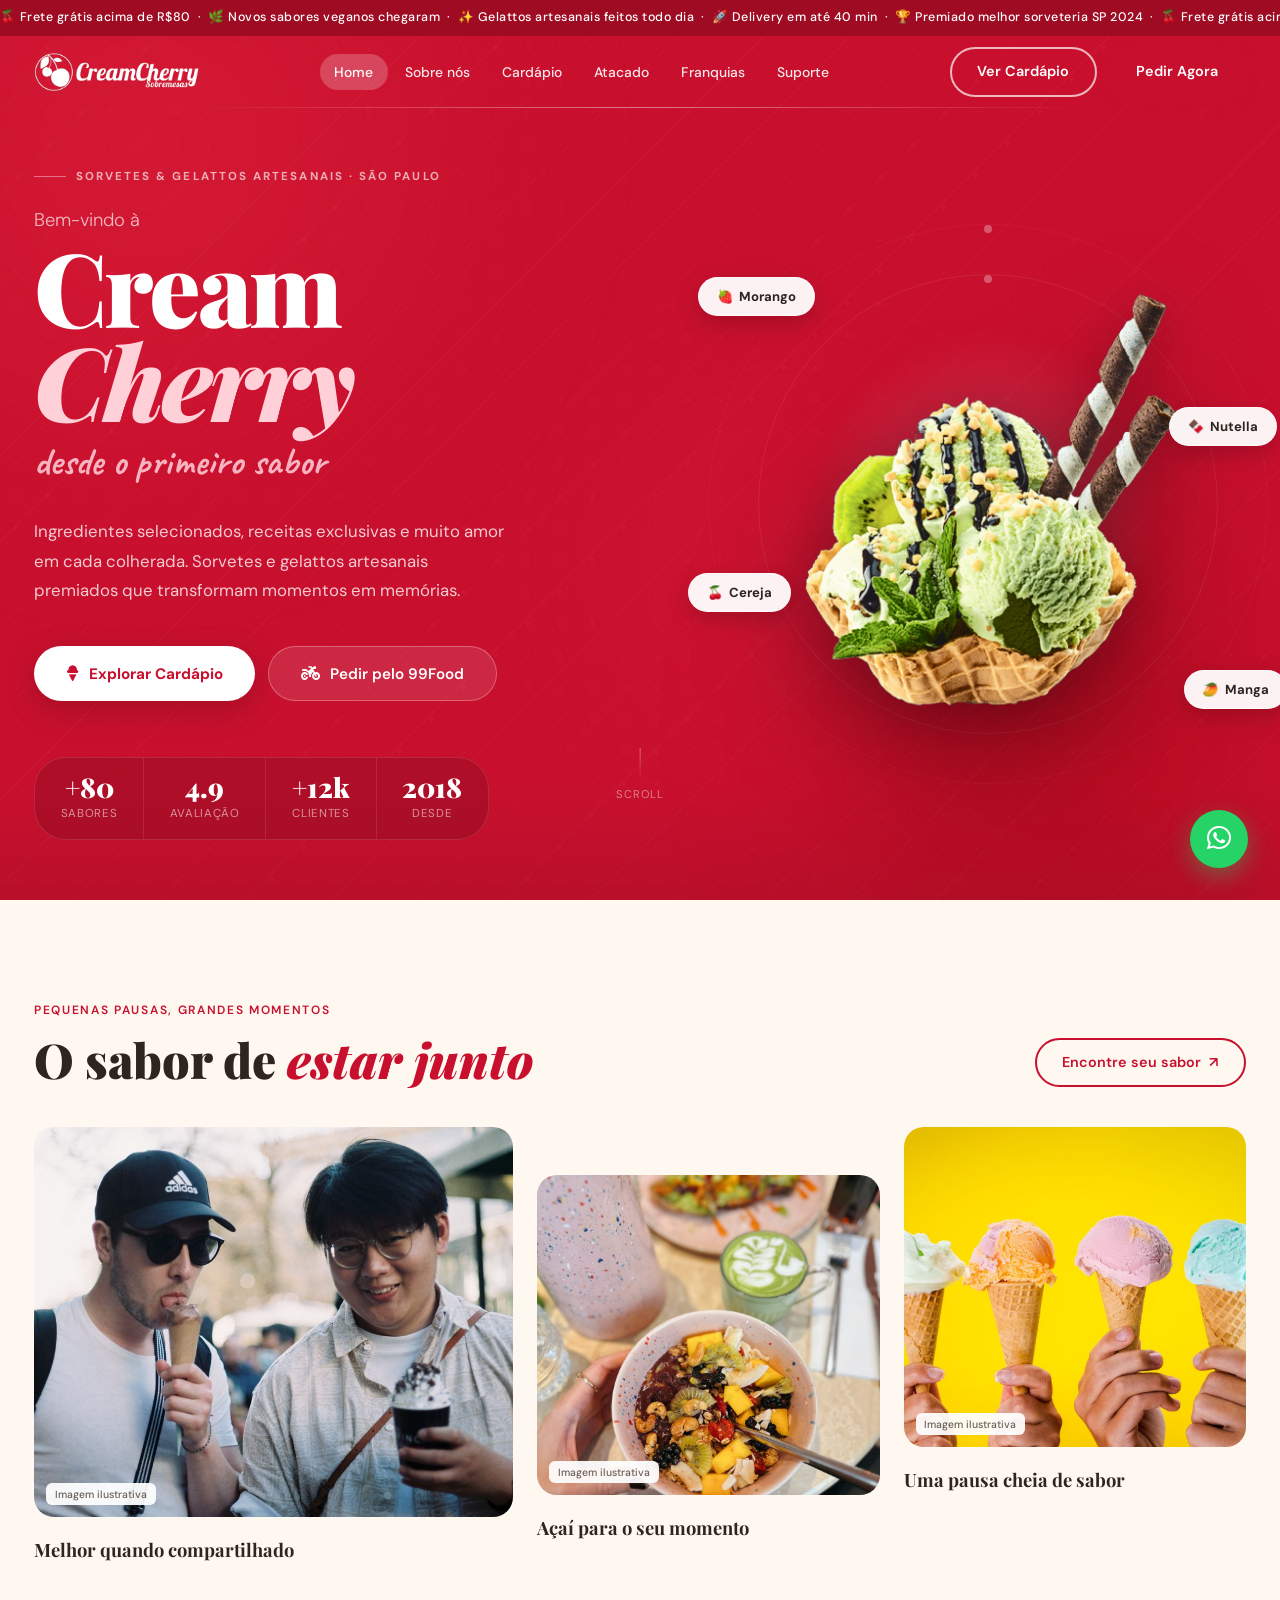
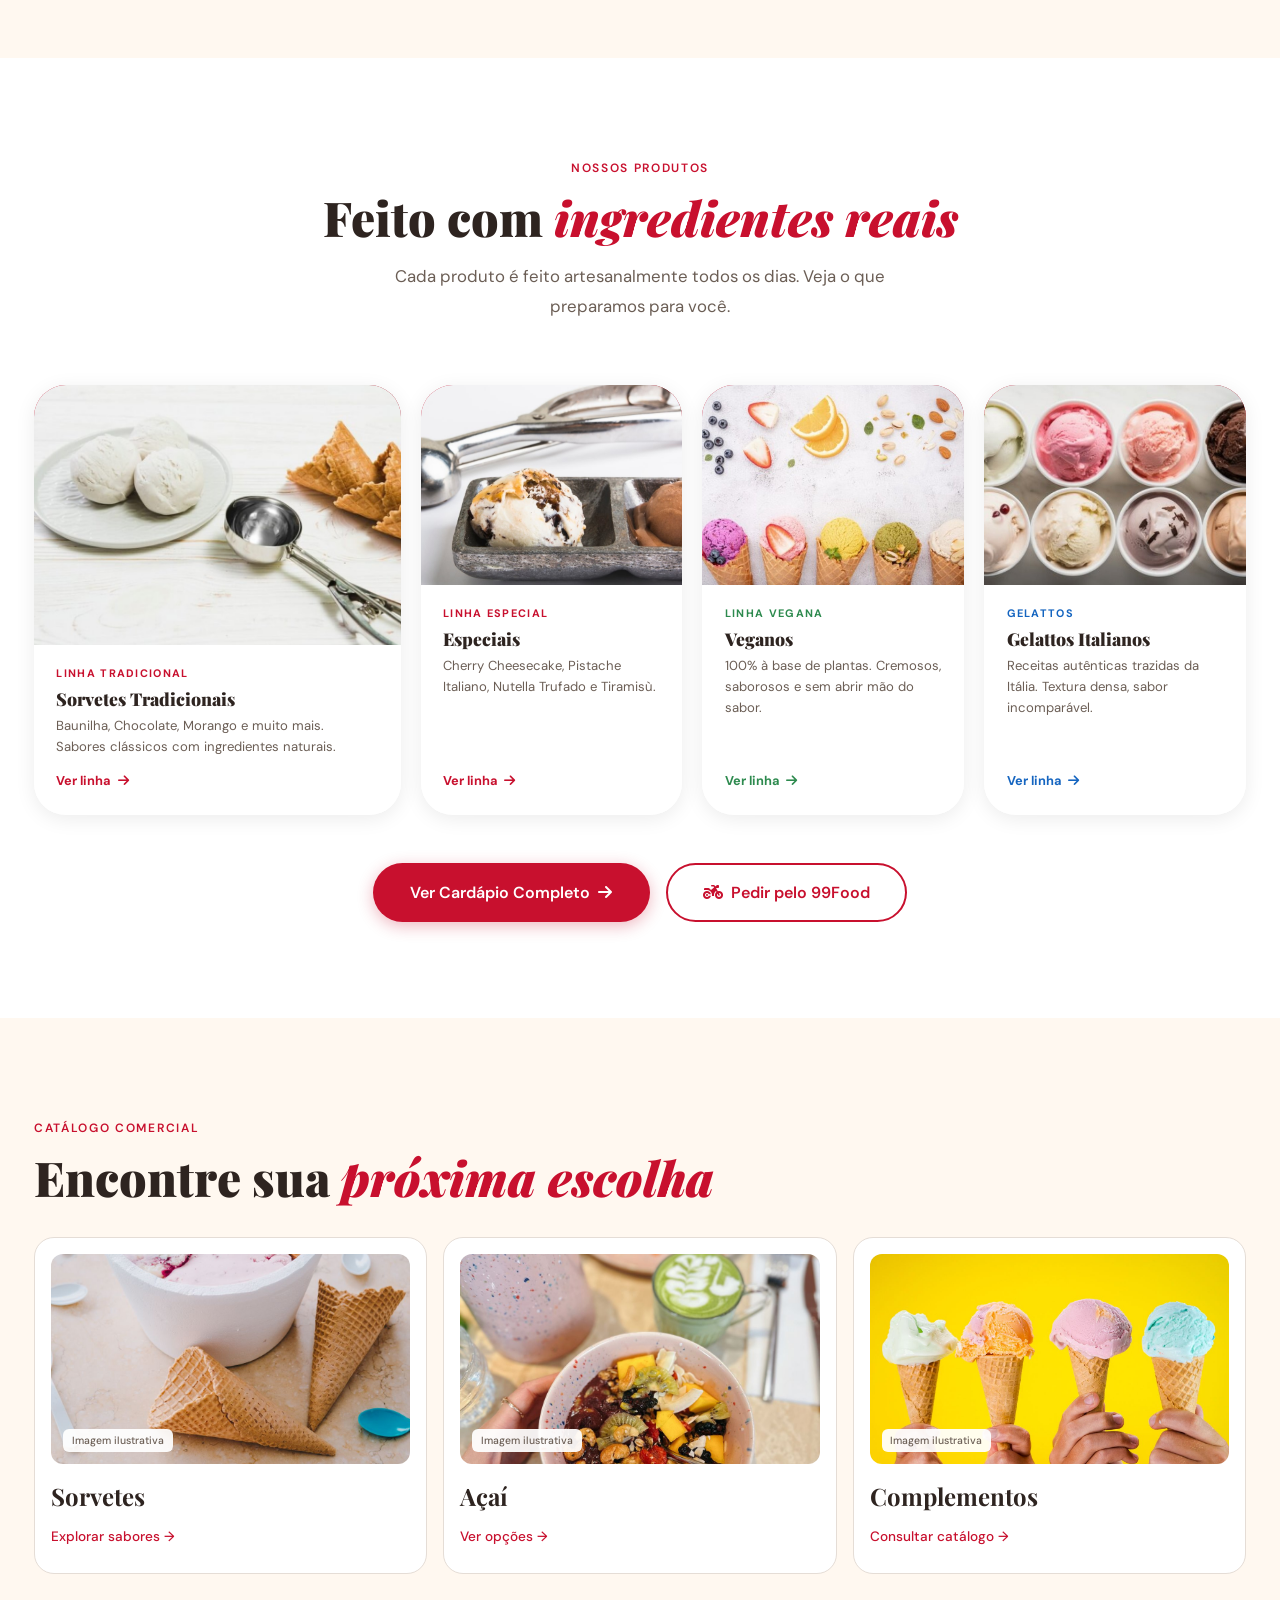
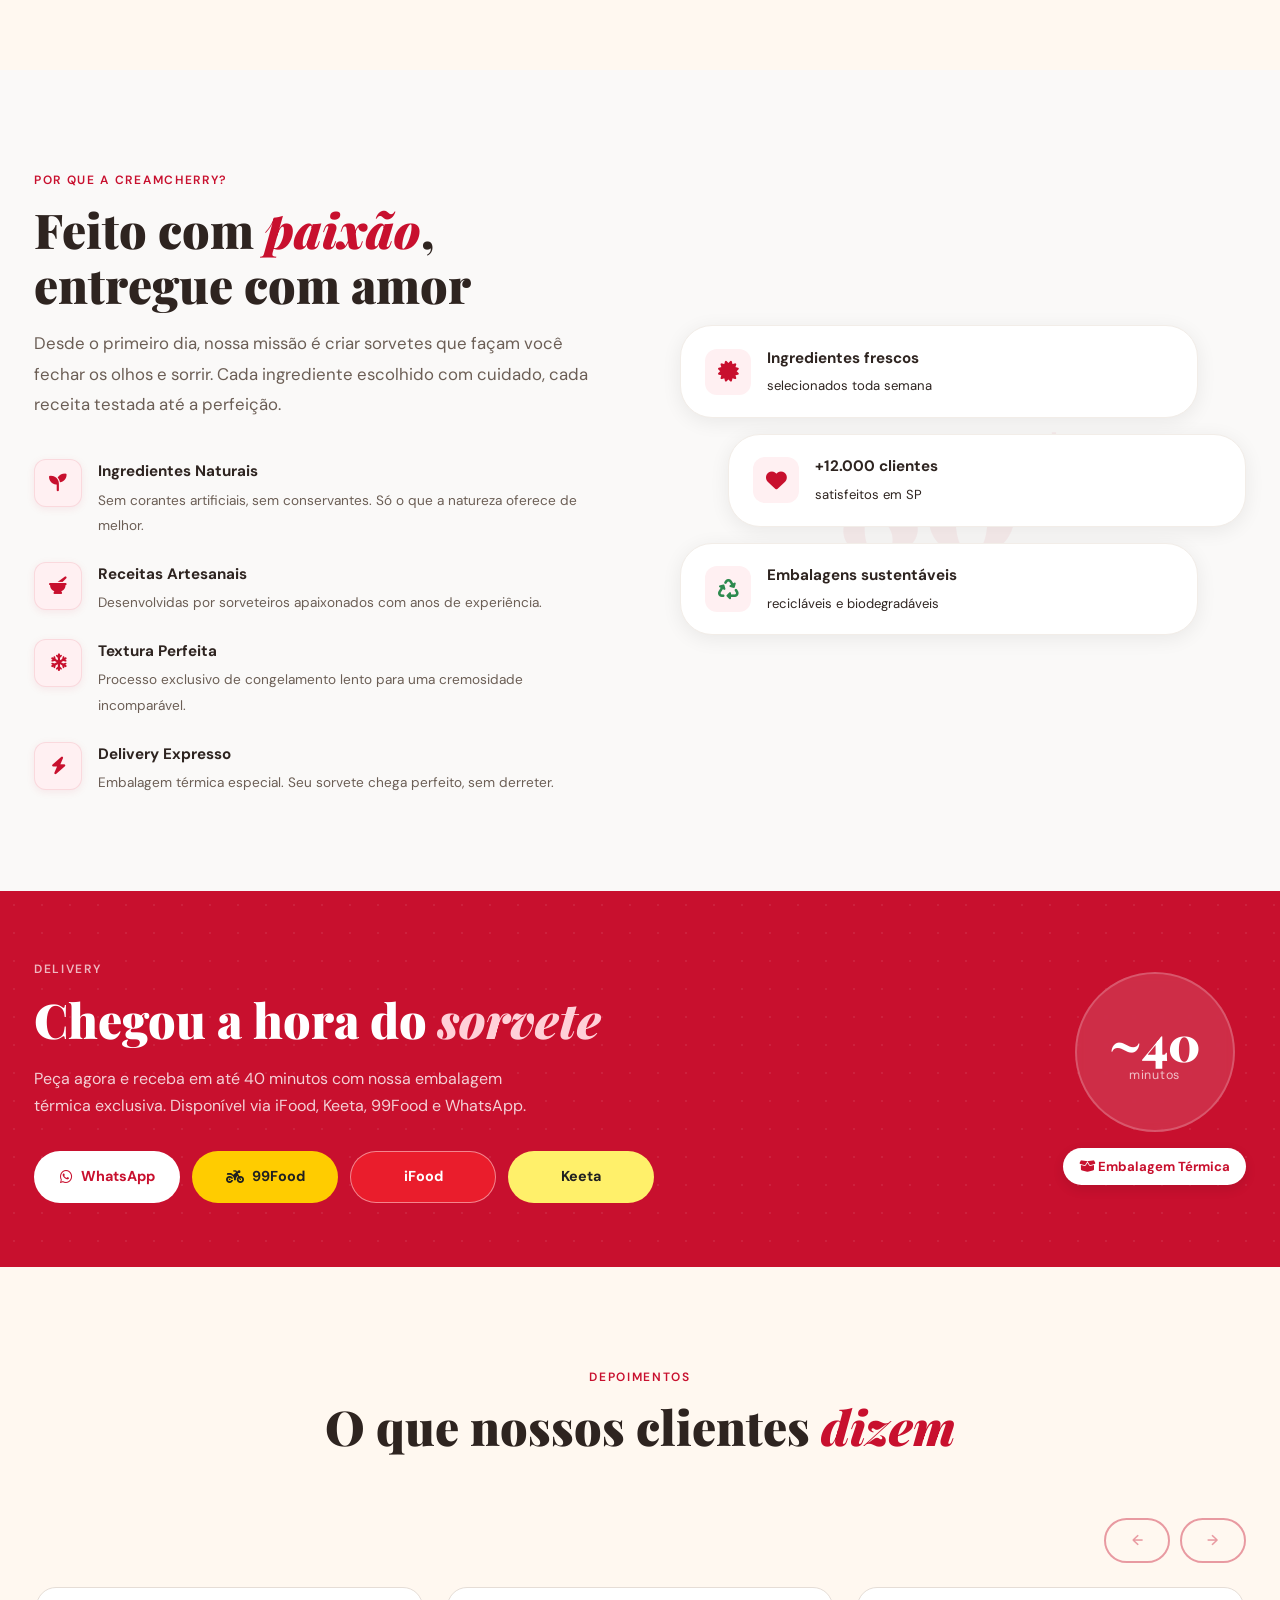
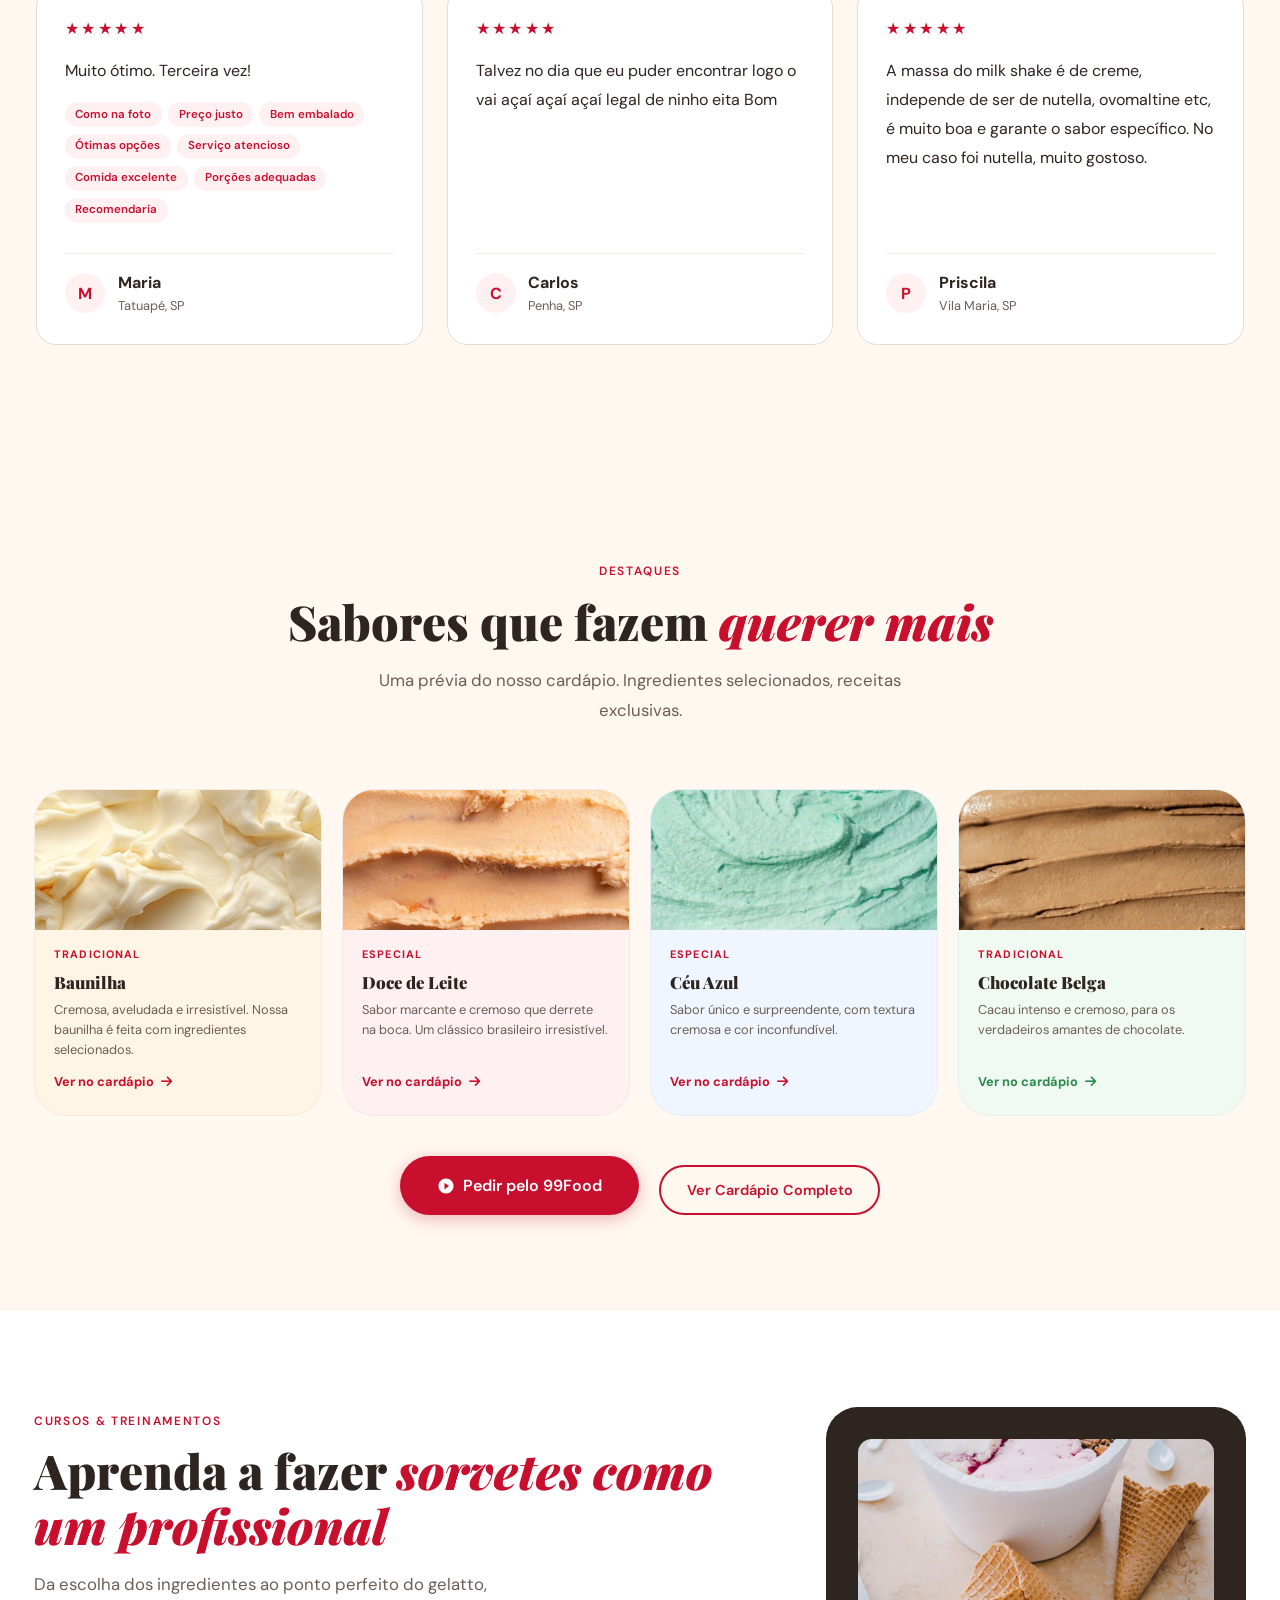
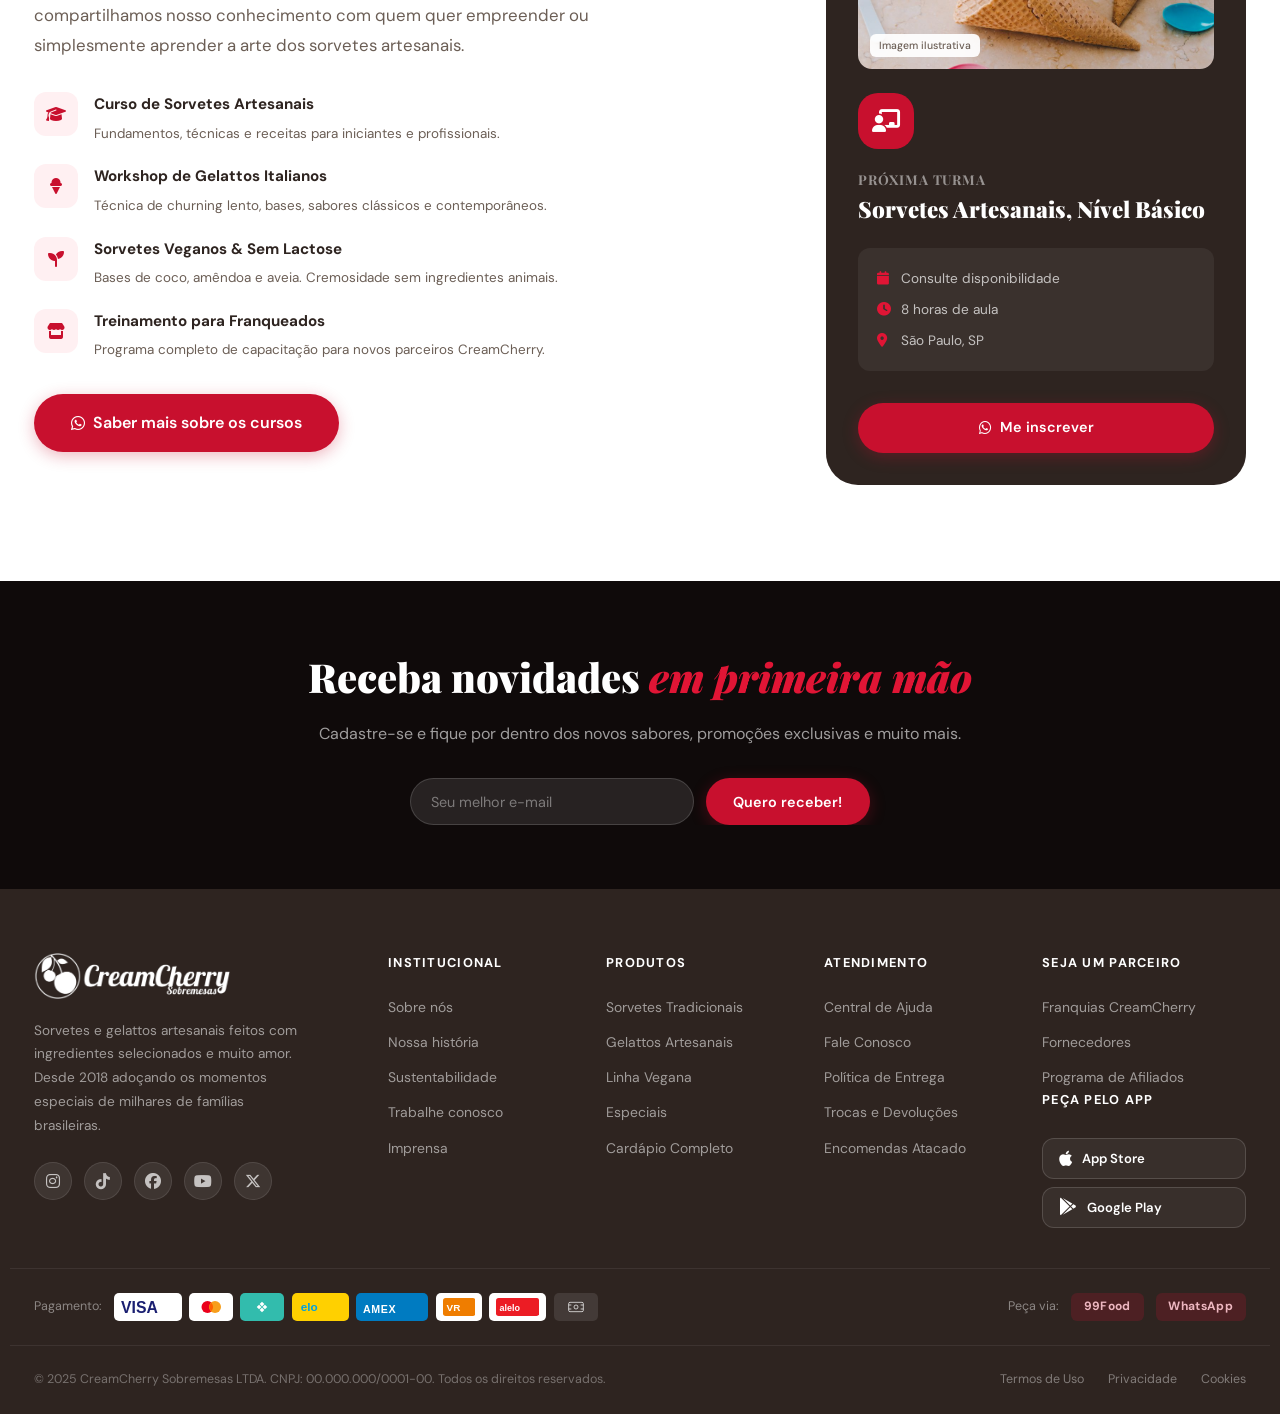
==== commit a439050d: "fix: alinha botoes de delivery e ajusta cores das plataformas" ====
--- a/index.html
+++ b/index.html
@@ -345,11 +345,11 @@
           <span class="eyebrow" style="color:rgba(255,255,255,0.7)">Delivery</span>
           <h2>Chegou a hora do <em>sorvete</em></h2>
           <p>Peça agora e receba em até 40 minutos com nossa embalagem térmica exclusiva. Disponível via iFood, Keeta, 99Food e WhatsApp.</p>
-          <div class="delivery-apps">
+          <div class="delivery-apps delivery-apps--inline" data-delivery="inline">
             <a href="https://wa.me/5511989582586?text=Ol%C3%A1%2C%20CreamCherry!%20Gostaria%20de%20fazer%20um%20pedido.%20Podem%20me%20ajudar%3F" target="_blank" class="delivery-app-btn" rel="noopener noreferrer">
               <i class="fa-brands fa-whatsapp"></i> WhatsApp
             </a>
-            <a href="https://oia.99app.com/dlp9/VkoEdY" target="_blank" class="delivery-app-btn delivery-app-btn--outline" rel="noopener noreferrer">
+            <a href="https://oia.99app.com/dlp9/VkoEdY" target="_blank" class="delivery-app-btn delivery-app-btn--99" rel="noopener noreferrer">
               <i class="fa-solid fa-motorcycle"></i> 99Food
             </a>
           </div>
@@ -364,7 +364,7 @@
           <div class="delivery-float"><i class="fa-solid fa-box-open"></i> Embalagem Térmica</div>
         </div>
       </div>
-    <div class="container"><div class="delivery-options" data-delivery></div></div></section>
+    </section>
 
     <!-- DEPOIMENTOS -->
     <section class="depoimentos section-pad">
--- a/css/commerce.css
+++ b/css/commerce.css
@@ -38,6 +38,14 @@
 .delivery-platform--keeta {background:#ffe34d;color:#202020}
 .delivery-platform:disabled {background:var(--gray-50);color:var(--gray-600);border-color:var(--gray-200);cursor:not-allowed}
 .delivery-platform small {font-size:.7rem;font-weight:400}
+.delivery-apps--inline {display:grid;grid-template-columns:repeat(4,minmax(0,1fr));gap:.75rem;max-width:620px}
+.delivery-apps--inline .delivery-app-btn,.delivery-apps--inline .delivery-platform {width:100%;min-height:52px;padding:.75rem 1rem;border:1px solid transparent;border-radius:var(--radius-full);font-size:.9rem;white-space:nowrap;justify-content:center;transition:transform .2s,box-shadow .2s}
+.delivery-apps--inline .delivery-app-btn--99 {background:#ffcc00;color:#202020}
+.delivery-apps--inline .delivery-platform--keeta {background:#fff06a;color:#202020}
+.delivery-apps--inline .delivery-platform--ifood {background:#ea1d2c;color:white;border-color:#ffffff75}
+.delivery-apps--inline a:hover {transform:translateY(-2px);box-shadow:0 4px 12px #00000018}
+.delivery-apps--inline a:focus-visible {outline-color:white}
+@media(max-width:600px) {.delivery-apps--inline {grid-template-columns:repeat(2,minmax(0,1fr));max-width:400px}}
 .reviews-controls {display:flex;justify-content:flex-end;gap:.6rem;margin-bottom:1rem}
 .reviews-controls button {min-width:48px;min-height:44px}
 .reviews-controls button:disabled {opacity:.4;cursor:default}
